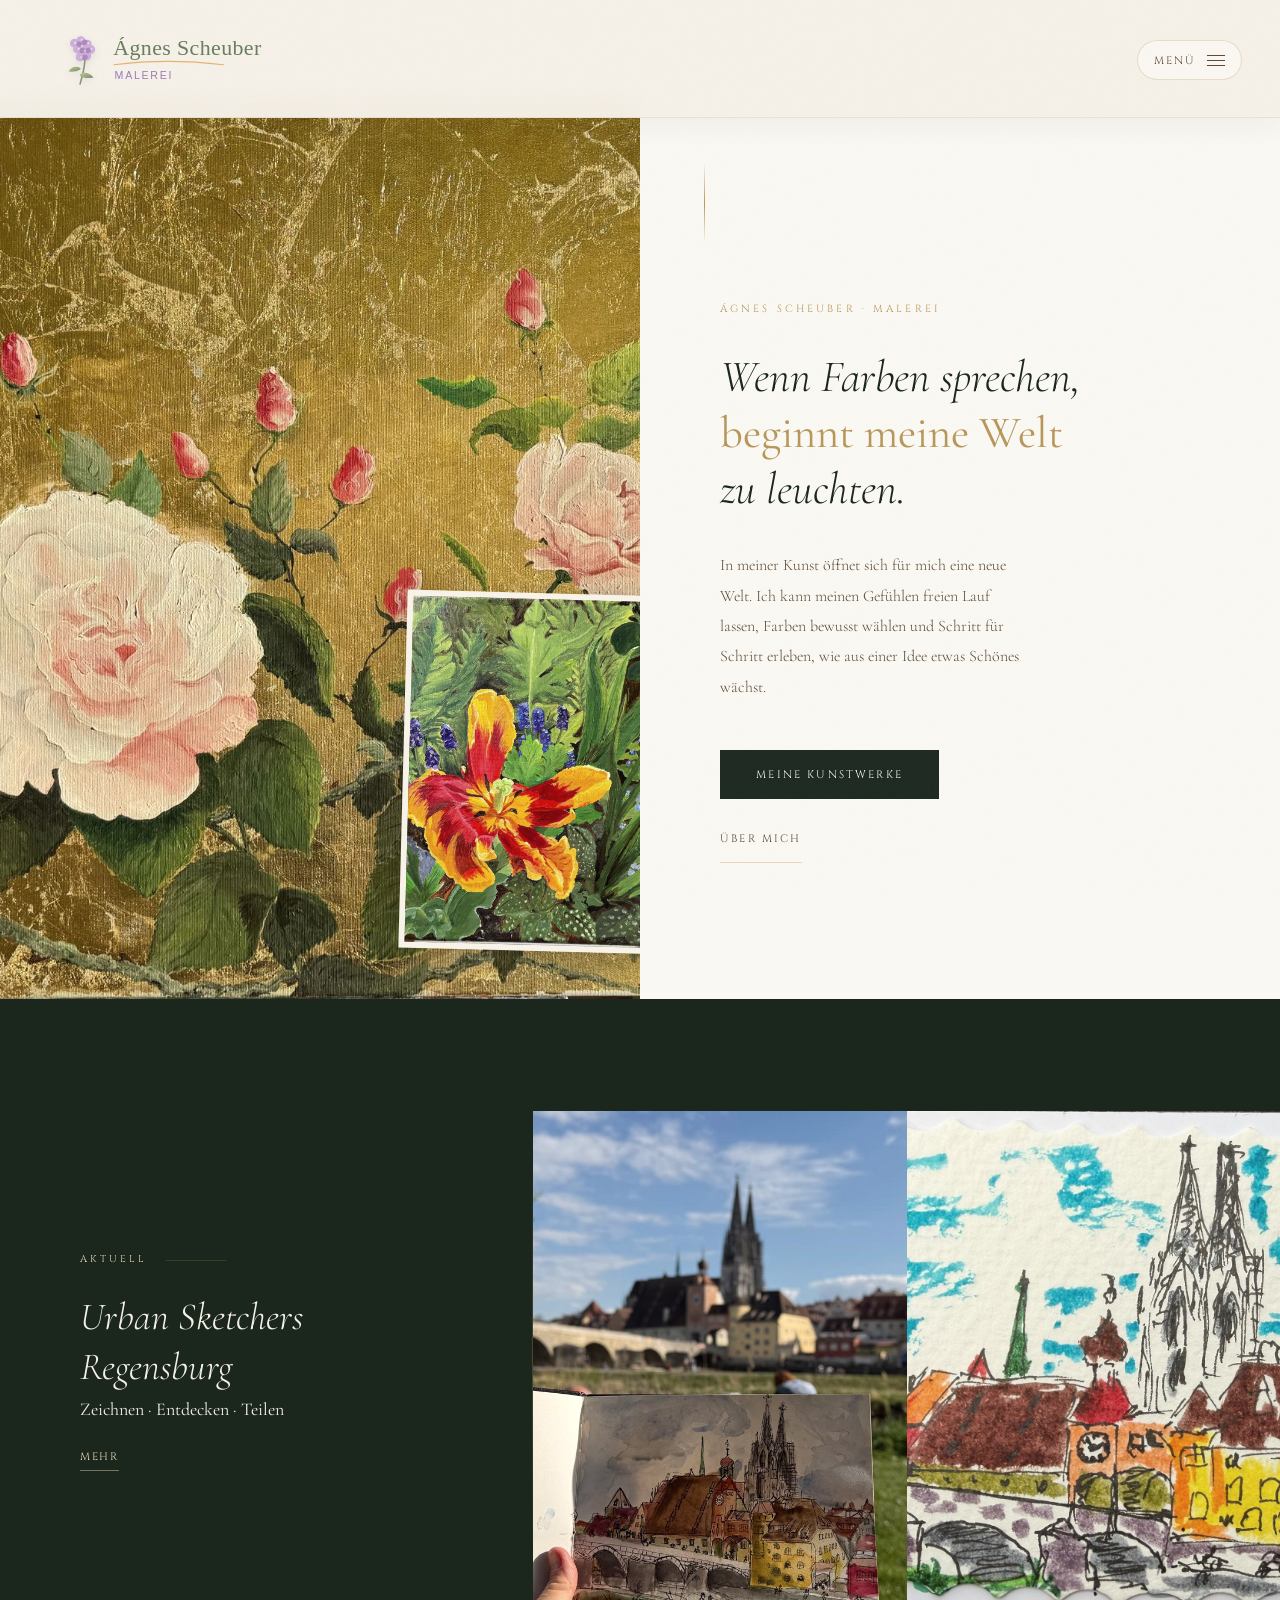
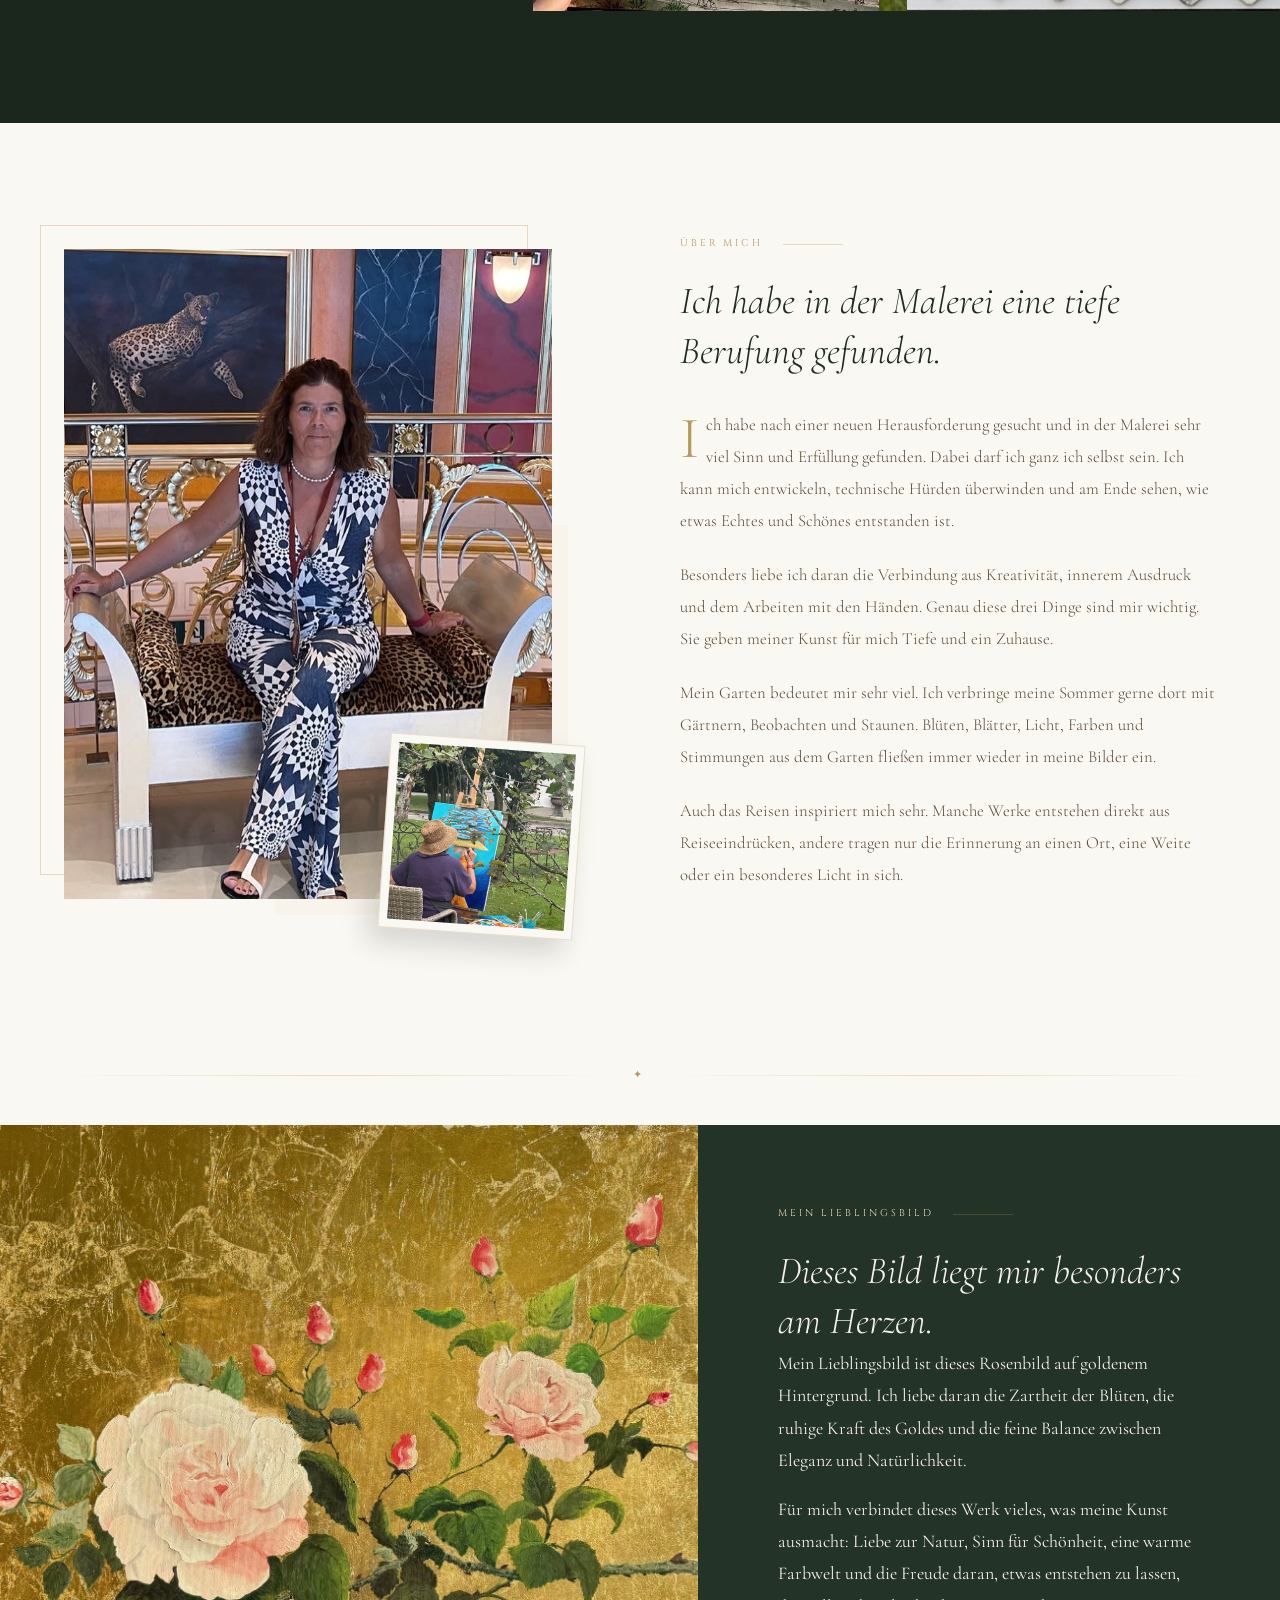
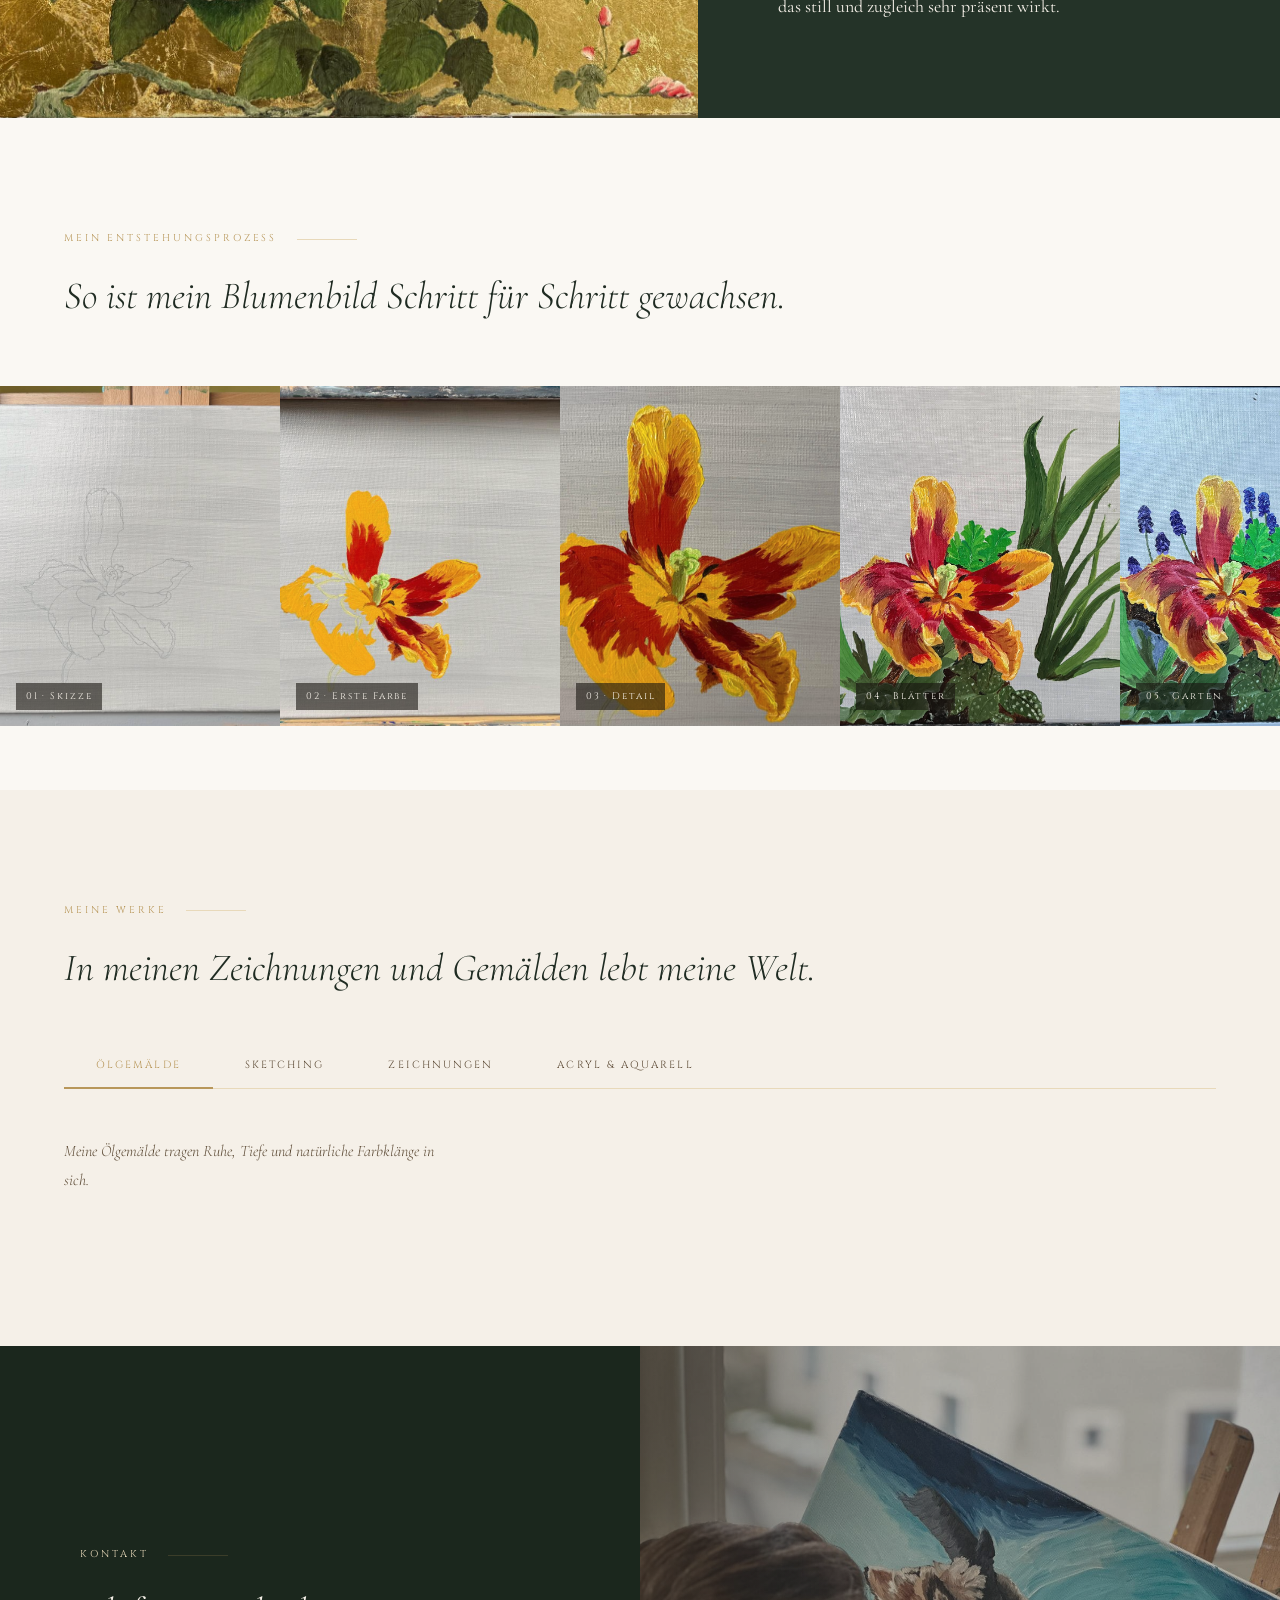
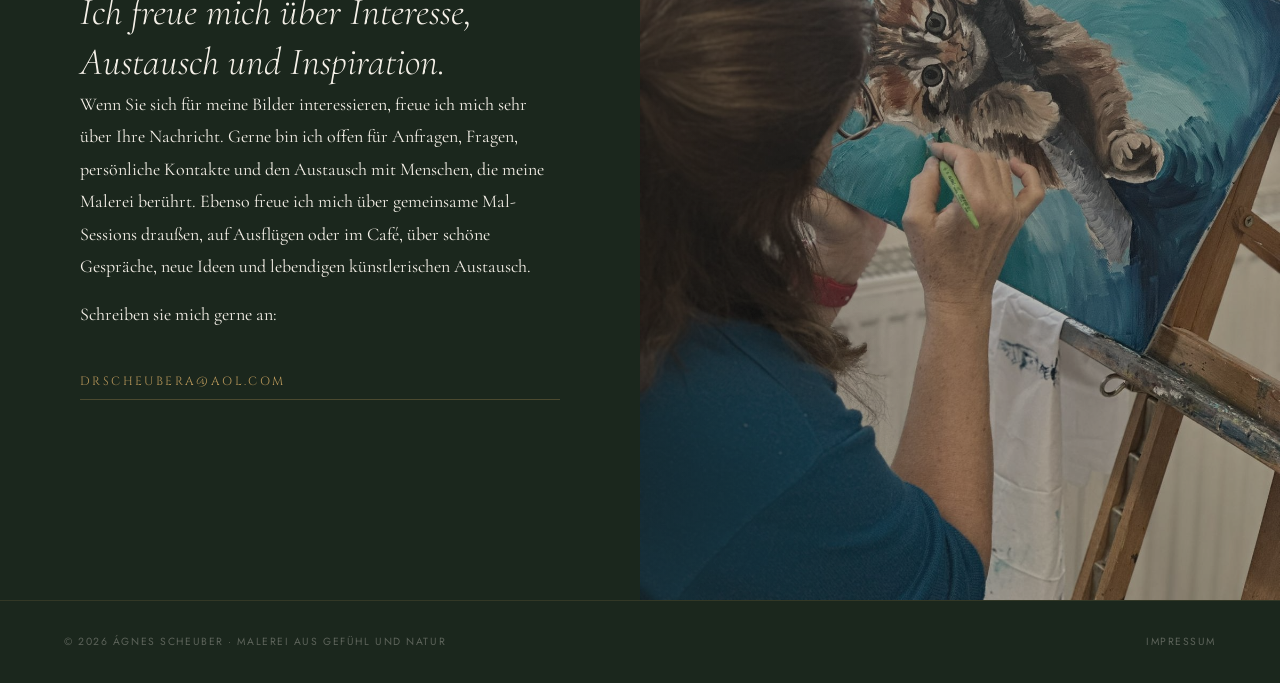
==== index.html @ e6d592bc "Switch top navigation to burger menu" ====
﻿<!DOCTYPE html>
<html lang="de">
<head>
<meta charset="UTF-8">
<meta name="viewport" content="width=device-width, initial-scale=1.0">
<title>Agnes Scheuber | Meine Kunst aus Gefühl und Natur</title>
<link rel="preconnect" href="https://fonts.googleapis.com">
<link href="https://fonts.googleapis.com/css2?family=Cormorant+Garamond:ital,wght@0,300;0,400;0,500;1,300;1,400&family=Cinzel:wght@400;500&family=Jost:wght@200;300;400&display=swap" rel="stylesheet">
<style>
  *, *::before, *::after { box-sizing: border-box; margin: 0; padding: 0; }

  :root {
    --cream: #f5f0e8;
    --warm-white: #faf8f3;
    --gold: #b8975a;
    --gold-light: #d4b07a;
    --gold-pale: #e8d9ba;
    --charcoal: #1f2b22;
    --brown: #5c4a35;
    --rose: #c17a6f;
    --sage: #7a8c6e;
    --ink: #1b271d;
    --deep-green-surface: #243328;
  }

  html { scroll-behavior: smooth; }

  #aktuell, #ueber-mich, #lieblingsbild, #entstehung, #kunstwerke, #kontakt { scroll-margin-top: 132px; }

  body {
    background: var(--cream);
    color: var(--charcoal);
    font-family: 'Cormorant Garamond', serif;
    font-size: 18px;
    line-height: 1.8;
    overflow-x: hidden;
    cursor: default;
  }

  /* ─── NOISE TEXTURE OVERLAY ─── */
  body::before {
    content: '';
    position: fixed;
    inset: 0;
    background-image: url("data:image/svg+xml,%3Csvg viewBox='0 0 256 256' xmlns='http://www.w3.org/2000/svg'%3E%3Cfilter id='n'%3E%3CfeTurbulence type='fractalNoise' baseFrequency='0.9' numOctaves='4' stitchTiles='stitch'/%3E%3C/filter%3E%3Crect width='100%25' height='100%25' filter='url(%23n)' opacity='0.03'/%3E%3C/svg%3E");
    pointer-events: none;
    z-index: 9999;
    opacity: 0.4;
  }

  /* ─── NAV ─── */
  nav {
    position: fixed;
    top: 0; left: 0; right: 0;
    z-index: 100;
    padding: 1.2rem 2.4rem 1rem;
    display: flex;
    justify-content: space-between;
    align-items: center;
    gap: 2rem;
    mix-blend-mode: normal;
    background: rgba(245,240,232,0.98);
    backdrop-filter: blur(10px);
    border-bottom: 1px solid rgba(184,151,90,0.16);
    box-shadow: 0 8px 24px rgba(42,37,32,0.05);
  }

  .nav-logo {
    height: 82px;
    width: auto;
    max-width: min(48vw, 420px);
    flex-shrink: 0;
    filter: sepia(20%) saturate(80%);
  }

  .nav-links {
    display: flex;
    gap: 1.7rem;
    list-style: none;
    flex-wrap: wrap;
    justify-content: flex-end;
    align-items: center;
  }

  .nav-links a {
    font-family: 'Cinzel', serif;
    font-size: 0.78rem;
    letter-spacing: 0.16em;
    text-transform: uppercase;
    color: var(--brown);
    text-decoration: none;
    position: relative;
    transition: color 0.3s;
    white-space: nowrap;
  }

  .nav-links a::after {
    content: '';
    position: absolute;
    bottom: -4px; left: 0;
    width: 0; height: 1px;
    background: var(--gold);
    transition: width 0.4s ease;
  }

  .nav-links a:hover { color: var(--gold); }
  .nav-links a:hover::after { width: 100%; }

  .nav-toggle {
    display: inline-flex;
    align-items: center;
    justify-content: center;
    gap: 0.7rem;
    padding: 0.72rem 1rem;
    border: 1px solid rgba(184,151,90,0.28);
    border-radius: 999px;
    background: rgba(250,248,243,0.94);
    color: var(--brown);
    font-family: 'Cinzel', serif;
    font-size: 0.68rem;
    letter-spacing: 0.16em;
    text-transform: uppercase;
    cursor: pointer;
    transition: all 0.3s ease;
  }

  .nav-toggle:hover {
    color: var(--gold);
    border-color: rgba(184,151,90,0.55);
    transform: translateY(-1px);
  }

  .nav-toggle-lines {
    display: inline-flex;
    flex-direction: column;
    gap: 4px;
  }

  .nav-toggle-lines span {
    display: block;
    width: 18px;
    height: 1px;
    background: currentColor;
    transition: transform 0.3s ease, opacity 0.3s ease;
  }

  nav.menu-open .nav-toggle-lines span:nth-child(1) {
    transform: translateY(5px) rotate(45deg);
  }

  nav.menu-open .nav-toggle-lines span:nth-child(2) {
    opacity: 0;
  }

  nav.menu-open .nav-toggle-lines span:nth-child(3) {
    transform: translateY(-5px) rotate(-45deg);
  }

  .nav-links {
    position: absolute;
    top: calc(100% + 0.8rem);
    right: 2.4rem;
    width: min(360px, calc(100vw - 2.5rem));
    display: flex;
    flex-direction: column;
    gap: 0.2rem;
    list-style: none;
    padding: 1rem;
    border: 1px solid rgba(184,151,90,0.18);
    border-radius: 1.3rem;
    background: rgba(250,248,243,0.98);
    box-shadow: 0 18px 42px rgba(42,37,32,0.12);
    opacity: 0;
    pointer-events: none;
    transform: translateY(-10px);
    transition: opacity 0.28s ease, transform 0.28s ease;
    flex-wrap: nowrap;
    justify-content: flex-start;
    align-items: stretch;
  }

  nav.menu-open .nav-links {
    opacity: 1;
    pointer-events: auto;
    transform: translateY(0);
  }

  .nav-links a {
    display: block;
    padding: 0.85rem 0.95rem;
    border-radius: 0.9rem;
    font-size: 0.76rem;
    letter-spacing: 0.14em;
    white-space: normal;
    line-height: 1.35;
  }

  .nav-links a::after {
    display: none;
  }

  .nav-links a:hover {
    color: var(--gold);
    background: rgba(232,217,186,0.24);
  }

  @media (max-width: 768px) {
    #aktuell, #ueber-mich, #lieblingsbild, #entstehung, #kunstwerke, #kontakt { scroll-margin-top: 140px; }
    nav {
      padding: 0.9rem 1rem 0.95rem;
      gap: 0.85rem;
    }
    .nav-logo {
      height: 62px;
      max-width: min(74vw, 300px);
    }
    .nav-toggle {
      padding: 0.68rem 0.88rem;
      font-size: 0.62rem;
      letter-spacing: 0.14em;
    }
    .nav-links {
      right: 1rem;
      width: min(320px, calc(100vw - 2rem));
    }
    .nav-links a {
      font-size: 0.64rem;
      letter-spacing: 0.12em;
      padding: 0.7rem 0.78rem;
    }
    .hero { margin-top: 7.3rem; }
  }

  @media (max-width: 420px) {
    .hero { margin-top: 7.6rem; }
    .nav-links a {
      font-size: 0.58rem;
      letter-spacing: 0.1em;
    }
  }

  /* ─── HERO ─── */
  .hero {
    min-height: 100vh;
    display: grid;
    grid-template-columns: 1fr 1fr;
    position: relative;
    overflow: hidden;
    margin-top: 6.2rem;
  }

  .hero-images {
    position: relative;
    overflow: hidden;
  }

  .hero-img-main {
    width: 100%;
    height: 100vh;
    object-fit: cover;
    object-position: center;
    display: block;
    filter: saturate(0.9) sepia(8%);
  }

  .hero-img-overlay {
    position: absolute;
    bottom: 3rem; right: -2rem;
    width: 42%;
    aspect-ratio: 3/4;
    object-fit: cover;
    border: 6px solid var(--cream);
    box-shadow: -8px 8px 40px rgba(26,22,18,0.3);
    filter: saturate(0.85) sepia(5%);
    transform: rotate(1.5deg);
    transition: transform 0.6s ease;
  }

  .hero-img-overlay:hover { transform: rotate(0deg) scale(1.02); }

  .hero-content {
    display: flex;
    flex-direction: column;
    justify-content: center;
    padding: 8rem 5rem 4rem 5rem;
    background: var(--warm-white);
    position: relative;
  }

  .hero-content::before {
    content: '';
    position: absolute;
    top: 4rem; left: 4rem;
    width: 1px;
    height: 80px;
    background: linear-gradient(to bottom, transparent, var(--gold), transparent);
  }

  .hero-eyebrow {
    font-family: 'Cinzel', serif;
    font-size: 0.65rem;
    letter-spacing: 0.3em;
    text-transform: uppercase;
    color: var(--gold);
    margin-bottom: 2rem;
  }

  .hero-title {
    font-family: 'Cormorant Garamond', serif;
    font-size: clamp(2.2rem, 3.5vw, 3.8rem);
    font-weight: 300;
    font-style: italic;
    line-height: 1.25;
    color: var(--ink);
    margin-bottom: 2rem;
  }

  .hero-title span {
    display: block;
    color: var(--gold);
    font-style: normal;
    font-weight: 400;
  }

  .hero-text {
    font-size: 1rem;
    line-height: 1.9;
    color: var(--brown);
    max-width: 38ch;
    font-weight: 300;
    margin-bottom: 3rem;
  }

  .hero-ctas {
    display: flex;
    flex-direction: column;
    gap: 1rem;
    align-items: flex-start;
  }

  .btn-primary {
    font-family: 'Cinzel', serif;
    font-size: 0.68rem;
    letter-spacing: 0.2em;
    text-transform: uppercase;
    color: var(--warm-white);
    background: var(--charcoal);
    text-decoration: none;
    padding: 0.85rem 2.2rem;
    border: 1px solid var(--charcoal);
    transition: all 0.35s ease;
  }

  .btn-primary:hover {
    background: var(--gold);
    border-color: var(--gold);
    letter-spacing: 0.28em;
  }

  .btn-secondary {
    font-family: 'Cinzel', serif;
    font-size: 0.68rem;
    letter-spacing: 0.2em;
    text-transform: uppercase;
    color: var(--brown);
    text-decoration: none;
    padding: 0.85rem 0;
    border-bottom: 1px solid var(--gold-pale);
    transition: all 0.35s;
  }

  .btn-secondary:hover {
    color: var(--gold);
    border-color: var(--gold);
  }

  /* ─── ORNAMENT ─── */
  .ornament {
    text-align: center;
    color: var(--gold);
    font-size: 1.1rem;
    letter-spacing: 0.5em;
    opacity: 0.5;
    margin: 0.5rem 0;
  }

  /* ─── SECTION WRAPPER ─── */
  .section {
    padding: 7rem 0;
  }

  .container {
    max-width: 1280px;
    margin: 0 auto;
    padding: 0 4rem;
  }

  .section-label {
    font-family: 'Cinzel', serif;
    font-size: 0.62rem;
    letter-spacing: 0.3em;
    text-transform: uppercase;
    color: var(--gold);
    display: flex;
    align-items: center;
    gap: 1.2rem;
    margin-bottom: 1.5rem;
  }

  .section-label::after {
    content: '';
    flex: 1;
    max-width: 60px;
    height: 1px;
    background: var(--gold-pale);
  }

  .section-title {
  font-family: 'Cormorant Garamond', serif;
  font-size: clamp(1.8rem, 3vw, 3rem);
  font-weight: 300;
  font-style: italic;
  line-height: 1.3;
  color: var(--charcoal);
  max-width: none;
  width: 100%;
}

  /* ─── AKTUELL ─── */
  .aktuell {
    background: var(--ink);
    color: var(--cream);
    overflow: hidden;
  }

  .aktuell-inner {
    display: grid;
    grid-template-columns: 1fr 1.4fr;
    gap: 0;
    min-height: 500px;
  }

  .aktuell-content {
    padding: 5rem;
    display: flex;
    flex-direction: column;
    justify-content: center;
    background: var(--ink);
    position: relative;
  }

  .aktuell-content::after {
    content: '';
    position: absolute;
    top: 3rem; bottom: 3rem; right: 0;
    width: 1px;
    background: linear-gradient(to bottom, transparent, var(--gold), transparent);
    opacity: 0.3;
  }

  .aktuell .section-label { color: var(--gold-pale); }
  .aktuell .section-label::after { background: rgba(184,151,90,0.2); }

  .aktuell .section-title {
  font-family: 'Cormorant Garamond', serif;
  font-size: clamp(1.8rem, 3vw, 3rem);
  font-weight: 300;
  font-style: italic;
  line-height: 1.3;
  color: var(--cream);
  max-width: none;
  width: 100%;
}

  .aktuell-more {
    display: inline-block;
    margin-top: 1.35rem;
    font-family: 'Cinzel', serif;
    font-size: 0.68rem;
    letter-spacing: 0.16em;
    text-transform: uppercase;
    color: var(--gold-pale);
    text-decoration: none;
    border-bottom: 1px solid rgba(232,217,186,0.45);
    padding-bottom: 0.2rem;
    width: fit-content;
    transition: color 0.3s ease, border-color 0.3s ease;
  }

  .aktuell-more:hover {
    color: var(--gold-light);
    border-color: var(--gold-light);
  }

  .aktuell-images {
    display: grid;
    grid-template-columns: 1fr 1fr;
  }

  .aktuell-images img {
    width: 100%;
    height: 100%;
    object-fit: cover;
    display: block;
    filter: sepia(10%) saturate(0.9);
    transition: filter 0.5s, transform 0.5s;
  }

  .aktuell-images img:hover {
    filter: sepia(0%) saturate(1.1);
    transform: scale(1.03);
  }

  .aktuell-images .img-wrap {
    overflow: hidden;
    position: relative;
  }

  /* ─── ÜBER MICH ─── */
  .about {
    background: var(--warm-white);
  }

  .about-grid {
    display: grid;
    grid-template-columns: 1fr 1.1fr;
    gap: 8rem;
    align-items: center;
  }

  .about-portrait {
    position: relative;
  }

  .about-portrait > img {
    width: 100%;
    aspect-ratio: 3/4;
    object-fit: cover;
    object-position: top center;
    display: block;
    filter: sepia(8%) saturate(0.9);
  }

  .about-portrait::before {
    content: '';
    position: absolute;
    top: -1.5rem; left: -1.5rem;
    right: 1.5rem; bottom: 1.5rem;
    border: 1px solid var(--gold-pale);
    z-index: -1;
  }

  .about-portrait::after {
    content: '';
    position: absolute;
    bottom: -1rem; right: -1rem;
    width: 60%;
    height: 60%;
    background: var(--gold-pale);
    opacity: 0.15;
    z-index: -2;
  }

  .about-portrait-detail {
    position: absolute;
    right: -1.7rem;
    bottom: -2.2rem;
    width: 40%;
    max-width: 250px;
    aspect-ratio: 1 / 1;
    padding: 0.5rem;
    background: var(--warm-white);
    border: 1px solid rgba(184,151,90,0.28);
    box-shadow: -10px 14px 28px rgba(26,22,18,0.16);
    transform: rotate(4deg);
    z-index: 2;
  }

  .about-portrait-detail img {
    width: 100%;
    height: 100%;
    object-fit: cover;
    object-position: center center;
    display: block;
    filter: sepia(8%) saturate(0.92);
  }

  .about-text p {
    color: var(--brown);
    font-size: 1.05rem;
    line-height: 1.9;
    font-weight: 300;
    margin-bottom: 1.4rem;
  }

  .about-text p:first-of-type::first-letter {
    font-size: 3.5em;
    float: left;
    line-height: 0.8;
    margin: 0.1em 0.12em 0 0;
    color: var(--gold);
    font-family: 'Cormorant Garamond', serif;
  }

  /* ─── LIEBLINGSBILD ─── */
  .lieblings {
    background: var(--cream);
    overflow: hidden;
  }

  .lieblings-inner {
    display: grid;
    grid-template-columns: 1.2fr 1fr;
    gap: 0;
    align-items: stretch;
  }

  .lieblings-img-wrap {
    position: relative;
    overflow: hidden;
  }

  .lieblings-img-wrap img {
    width: 100%;
    height: 100%;
    object-fit: cover;
    display: block;
    filter: saturate(1.05) sepia(5%);
    transition: transform 0.8s ease;
  }

  .lieblings-img-wrap:hover img { transform: scale(1.04); }

  .lieblings-content {
    padding: 5rem;
    background: var(--deep-green-surface);
    color: var(--cream);
    display: flex;
    flex-direction: column;
    justify-content: center;
  }

  .lieblings-content .section-label { color: var(--gold-pale); }
  .lieblings-content .section-label::after { background: rgba(184,151,90,0.25); }
  .lieblings-content .section-title {
  font-family: 'Cormorant Garamond', serif;
  font-size: clamp(1.8rem, 3vw, 3rem);
  font-weight: 300;
  font-style: italic;
  line-height: 1.3;
  color: var(--cream);
  max-width: none;
  width: 100%;
}


  .lieblings-text p { margin-bottom: 1rem; }

  /* ─── ENTSTEHUNG ─── */
  .entstehung {
    background: var(--warm-white);
    padding: 7rem 0 4rem;
  }

  .entstehung-header { margin-bottom: 4rem; }

  .process-strip {
    display: flex;
    gap: 0;
    overflow-x: auto;
    scrollbar-width: thin;
    scrollbar-color: var(--gold-pale) transparent;
  }

  .process-strip::-webkit-scrollbar { height: 3px; }
  .process-strip::-webkit-scrollbar-thumb { background: var(--gold-pale); }

  .process-item {
    position: relative;
    flex: 0 0 280px;
    overflow: hidden;
  }

  .process-item img {
    width: 100%;
    height: 340px;
    object-fit: cover;
    display: block;
    filter: sepia(5%) saturate(0.9);
    transition: filter 0.5s, transform 0.5s;
  }

  .process-item:hover img {
    filter: sepia(0%) saturate(1.1);
    transform: scale(1.05);
  }

  .process-num {
    position: absolute;
    bottom: 1rem; left: 1rem;
    font-family: 'Cinzel', serif;
    font-size: 0.6rem;
    letter-spacing: 0.2em;
    color: var(--cream);
    background: rgba(26,22,18,0.6);
    padding: 0.3rem 0.6rem;
  }

  /* ─── GALLERY ─── */
  .gallery-section {
    background: var(--cream);
    padding: 7rem 0;
  }

  .gallery-tabs {
    display: flex;
    gap: 0;
    border-bottom: 1px solid var(--gold-pale);
    margin-bottom: 3rem;
  }

  .tab-btn {
    font-family: 'Cinzel', serif;
    font-size: 0.65rem;
    letter-spacing: 0.2em;
    text-transform: uppercase;
    color: var(--brown);
    background: none;
    border: none;
    cursor: pointer;
    padding: 1rem 2rem;
    position: relative;
    transition: color 0.3s;
  }

  .tab-btn::after {
    content: '';
    position: absolute;
    bottom: -1px; left: 0; right: 0;
    height: 2px;
    background: var(--gold);
    transform: scaleX(0);
    transition: transform 0.3s;
  }

  .tab-btn.active, .tab-btn:hover { color: var(--gold); }
  .tab-btn.active::after { transform: scaleX(1); }

  .tab-panel { display: none; }
  .tab-panel.active { display: block; }

  .gallery-subsection-title {
    font-family: 'Cormorant Garamond', serif;
    font-size: 1.1rem;
    font-style: italic;
    font-weight: 300;
    color: var(--brown);
    margin: 2.5rem 0 1.5rem;
    padding-left: 1.5rem;
    border-left: 2px solid var(--gold-pale);
  }

  .masonry {
    columns: 4;
    column-gap: 0.8rem;
  }

  .masonry-item {
    break-inside: avoid;
    margin-bottom: 0.8rem;
    overflow: hidden;
    position: relative;
    cursor: zoom-in;
  }

  .masonry-item img {
    width: 100%;
    display: block;
    filter: sepia(5%) saturate(0.88);
    transition: filter 0.5s ease, transform 0.5s ease;
  }

  .masonry-item:hover img {
    filter: sepia(0%) saturate(1.1);
    transform: scale(1.04);
  }

  .masonry-3 { columns: 3; }
  .masonry-2 { columns: 2; }

  /* ─── LIGHTBOX ─── */
  .lightbox {
    display: none;
    position: fixed;
    inset: 0;
    background: rgba(26,22,18,0.95);
    z-index: 1000;
    align-items: center;
    justify-content: center;
    backdrop-filter: blur(8px);
  }

  .lightbox.open {
    display: flex;
  }

  .lightbox img {
    max-width: 90vw;
    max-height: 90vh;
    object-fit: contain;
    box-shadow: 0 0 80px rgba(0,0,0,0.8);
  }

  .lightbox-close {
    position: absolute;
    top: 2rem; right: 2.5rem;
    color: var(--cream);
    font-family: 'Jost', sans-serif;
    font-size: 0.7rem;
    letter-spacing: 0.3em;
    text-transform: uppercase;
    cursor: pointer;
    opacity: 0.6;
    transition: opacity 0.3s;
    border: none;
    background: none;
  }

  .lightbox-close:hover { opacity: 1; }

  /* ─── KONTAKT ─── */
  .kontakt {
    background: var(--ink);
    overflow: hidden;
    position: relative;
  }

  .kontakt::before {
    content: '';
    position: absolute;
    top: -80px; right: -80px;
    width: 400px; height: 400px;
    background: radial-gradient(circle, rgba(184,151,90,0.08) 0%, transparent 70%);
    pointer-events: none;
  }

  .kontakt-inner {
    display: grid;
    grid-template-columns: 1fr 1fr;
    gap: 0;
    align-items: stretch;
  }

  .kontakt-content {
    padding: 7rem 5rem;
    color: var(--cream);
    display: flex;
    flex-direction: column;
    justify-content: center;
  }

  .kontakt .section-label { color: var(--gold-pale); }
  .kontakt .section-label::after { background: rgba(184,151,90,0.2); }
  .kontakt .section-title {
  font-family: 'Cormorant Garamond', serif;
  font-size: clamp(1.8rem, 3vw, 3rem);
  font-weight: 300;
  font-style: italic;
  line-height: 1.3;
  color: var(--cream);
  max-width: none;
  width: 100%;
}


  .kontakt-email {
    display: inline-block;
    margin-top: 2.5rem;
    font-family: 'Cinzel', serif;
    font-size: 0.75rem;
    letter-spacing: 0.2em;
    text-transform: uppercase;
    color: var(--gold);
    text-decoration: none;
    border-bottom: 1px solid rgba(184,151,90,0.3);
    padding-bottom: 0.4rem;
    transition: border-color 0.3s, color 0.3s;
  }

  .kontakt-email:hover {
    color: var(--gold-light);
    border-color: var(--gold);
  }

  .kontakt-img-wrap {
    position: relative;
    overflow: hidden;
  }

  .kontakt-img-wrap img {
    width: 100%;
    height: 100%;
    object-fit: cover;
    display: block;
    filter: sepia(15%) saturate(0.8) brightness(0.7);
    transition: filter 0.5s;
  }

  .kontakt-img-wrap:hover img {
    filter: sepia(5%) saturate(1) brightness(0.85);
  }

  .kontakt-img-wrap::after {
    content: '';
    position: absolute;
    inset: 0;
    background: linear-gradient(to right, rgba(26,22,18,0.4), transparent 40%);
    pointer-events: none;
  }

  /* ─── FOOTER ─── */
  footer {
    background: var(--ink);
    border-top: 1px solid rgba(184,151,90,0.15);
    padding: 2rem 4rem;
    display: flex;
    justify-content: space-between;
    align-items: center;
  }

  footer p {
    font-family: 'Jost', sans-serif;
    font-size: 0.65rem;
    letter-spacing: 0.15em;
    color: rgba(245,240,232,0.3);
    text-transform: uppercase;
  }

  footer a {
    font-family: 'Jost', sans-serif;
    font-size: 0.65rem;
    letter-spacing: 0.15em;
    color: rgba(245,240,232,0.3);
    text-decoration: none;
    text-transform: uppercase;
    transition: color 0.3s;
  }

  footer a:hover { color: var(--gold); }

  /* ─── DIVIDER ─── */
  .gold-divider {
    display: flex;
    align-items: center;
    gap: 1.5rem;
    padding: 2.5rem 4rem;
    background: var(--warm-white);
  }

  .gold-divider::before, .gold-divider::after {
    content: '';
    flex: 1;
    height: 1px;
    background: linear-gradient(to right, transparent, var(--gold-pale), transparent);
  }

  .gold-divider span {
    color: var(--gold);
    font-size: 0.7rem;
    letter-spacing: 0.5em;
  }

  /* ─── SCROLL ANIMATIONS ─── */
  .fade-up {
    opacity: 0;
    transform: translateY(30px);
    transition: opacity 0.8s ease, transform 0.8s ease;
  }

  .fade-up.visible {
    opacity: 1;
    transform: translateY(0);
  }

  .fade-up:nth-child(2) { transition-delay: 0.15s; }
  .fade-up:nth-child(3) { transition-delay: 0.3s; }
  .fade-up:nth-child(4) { transition-delay: 0.45s; }

  /* ─── RESPONSIVE ─── */
  @media (max-width: 1024px) {
    nav { padding: 0.95rem 1.2rem 0.85rem; }
    .nav-logo { height: 68px; max-width: 270px; }
    .nav-links { gap: 0.9rem 1.1rem; }
    .nav-links a { font-size: 0.72rem; letter-spacing: 0.14em; }
    .hero { grid-template-columns: 1fr; margin-top: 5.4rem; }
    .hero-images { height: 60vh; }
    .hero-img-main { height: 100%; }
    .hero-img-overlay { display: none; }
    .hero-content { padding: 4rem 2rem; }
    .about-grid { grid-template-columns: 1fr; gap: 3rem; }
    .about-portrait-detail { right: 0.8rem; bottom: -1rem; width: 38%; max-width: 210px; }
    .lieblings-inner { grid-template-columns: 1fr; }
    .lieblings-img-wrap { height: 50vh; }
    .kontakt-inner { grid-template-columns: 1fr; }
    .kontakt-img-wrap { height: 40vh; }
    .aktuell-inner { grid-template-columns: 1fr; }
    .masonry { columns: 2; }
    .container { padding: 0 2rem; }
  }

  @media (max-width: 768px) {
    #aktuell, #ueber-mich, #lieblingsbild, #entstehung, #kunstwerke, #kontakt { scroll-margin-top: 170px; }
    nav {
      padding: 0.9rem 1rem 0.95rem;
      flex-direction: column;
      align-items: center;
      gap: 0.75rem;
    }
    .nav-logo {
      height: 62px;
      max-width: min(78vw, 320px);
    }
    .nav-links {
      width: 100%;
      display: grid;
      grid-template-columns: repeat(2, minmax(0, 1fr));
      gap: 0.45rem 0.7rem;
      justify-content: stretch;
    }
    .nav-links li { min-width: 0; }
    .nav-links a {
      display: block;
      text-align: center;
      font-size: 0.64rem;
      letter-spacing: 0.12em;
      padding: 0.45rem 0.4rem;
      white-space: normal;
      line-height: 1.35;
    }
    .hero { margin-top: 8.8rem; }
    .hero-content { padding: 3.2rem 1.35rem; }
    .hero-images { height: 46vh; }
    .container { padding: 0 1.35rem; }
    .gallery-tabs {
      display: grid;
      grid-template-columns: repeat(2, minmax(0, 1fr));
      gap: 0.6rem;
      border-bottom: none;
      margin-bottom: 2rem;
    }
    .tab-btn {
      padding: 0.8rem 0.7rem;
      font-size: 0.56rem;
      letter-spacing: 0.12em;
      line-height: 1.35;
      white-space: normal;
      text-align: center;
      border: 1px solid rgba(184,151,90,0.25);
      border-radius: 999px;
      background: rgba(250,248,243,0.9);
    }
    .tab-btn::after { display: none; }
    .tab-btn.active, .tab-btn:hover {
      color: var(--gold);
      border-color: var(--gold);
      background: rgba(232,217,186,0.26);
    }
    .masonry { columns: 1; }
  }

  @media (max-width: 420px) {
    .hero { margin-top: 9.4rem; }
    .nav-links a {
      font-size: 0.58rem;
      letter-spacing: 0.1em;
    }
    .tab-btn {
      font-size: 0.52rem;
      padding: 0.78rem 0.55rem;
    }
  }
</style>
</head>
<body>

<!-- NAV -->
<nav id="top-nav">
  <img src="agnes-scheuber-logo.svg" alt="Ágnes Scheuber Malerei Logo" class="nav-logo">
  <button class="nav-toggle" id="nav-toggle" type="button" aria-expanded="false" aria-controls="nav-links" aria-label="Menü öffnen">
    <span>Menü</span>
    <span class="nav-toggle-lines" aria-hidden="true"><span></span><span></span><span></span></span>
  </button>
  <ul class="nav-links" id="nav-links">
    <li><a href="#aktuell">Aktuell</a></li>
    <li><a href="#ueber-mich">Über mich</a></li>
    <li><a href="#lieblingsbild">Lieblingsbild</a></li>
    <li><a href="#entstehung">Entstehung</a></li>
    <li><a href="#kunstwerke">Kunstwerke</a></li>
    <li><a href="#kontakt">Kontakt</a></li>
  </ul>
</nav>

<!-- HERO -->
<section class="hero">
  <div class="hero-images">
    <img class="hero-img-main" src="Bilder Mam/WhatsApp Image 2026-04-08 at 09.46.51 (31).jpeg" alt="Rosen auf goldenem Hintergrund">
    <img class="hero-img-overlay" src="Bilder Mam/WhatsApp Image 2026-04-08 at 09.46.50 (21).jpeg" alt="Blumenbild">
  </div>
  <div class="hero-content">
    <p class="hero-eyebrow">Ágnes Scheuber · Malerei</p>
    <h1 class="hero-title">
      Wenn Farben sprechen,<br>
      <span>beginnt meine Welt</span>
      zu leuchten.
    </h1>
    <p class="hero-text">In meiner Kunst öffnet sich für mich eine neue Welt. Ich kann meinen Gefühlen freien Lauf lassen, Farben bewusst wählen und Schritt für Schritt erleben, wie aus einer Idee etwas Schönes wächst.</p>
    <div class="hero-ctas">
      <a href="#kunstwerke" class="btn-primary">Meine Kunstwerke</a>
      <a href="#ueber-mich" class="btn-secondary">Über mich</a>
    </div>
  </div>
</section>

<!-- AKTUELL -->
<section class="section aktuell" id="aktuell">
  <div class="aktuell-inner">
    <div class="aktuell-content">
      <span class="section-label">Aktuell</span>
      <h2 class="section-title">Urban Sketchers<br>Regensburg</h2>
      <p class="aktuell-subtitle">Zeichnen · Entdecken · Teilen</p>
      <a href="#kunstwerke" class="aktuell-more" data-open-tab="reisen">Mehr</a>
    </div>
    <div class="aktuell-images">
      <div class="img-wrap">
        <img src="Bilder Mam/WhatsApp Image 2026-04-17 at 21.10.57.jpeg" alt="Urban Sketchers Regensburg mit Skizzenbuch">
      </div>
      <div class="img-wrap">
        <img src="Bilder Mam/WhatsApp Image 2026-04-17 at 21.24.54.jpeg" alt="Zeichnung der Stadtansicht Regensburg">
      </div>
    </div>
  </div>
</section>

<!-- ÜBER MICH -->
<section class="section about" id="ueber-mich">
  <div class="container">
    <div class="about-grid">
      <div class="about-portrait fade-up">
        <img src="Bilder Mam/316806623_10225576362968514_1020061160165627025_n.jpg" alt="Ágnes Scheuber Portrait">
        <div class="about-portrait-detail">
          <img src="Bilder Mam/WhatsApp Image 2026-04-08 at 09.46.51 (27).jpeg" alt="Agnes Scheuber beim Malen im Garten">
        </div>
      </div>
      <div class="about-text">
        <span class="section-label fade-up">Über mich</span>
        <h2 class="section-title fade-up">Ich habe in der Malerei eine tiefe Berufung gefunden.</h2>
        <div class="fade-up" style="margin-top:2rem;">
          <p>Ich habe nach einer neuen Herausforderung gesucht und in der Malerei sehr viel Sinn und Erfüllung gefunden. Dabei darf ich ganz ich selbst sein. Ich kann mich entwickeln, technische Hürden überwinden und am Ende sehen, wie etwas Echtes und Schönes entstanden ist.</p>
          <p>Besonders liebe ich daran die Verbindung aus Kreativität, innerem Ausdruck und dem Arbeiten mit den Händen. Genau diese drei Dinge sind mir wichtig. Sie geben meiner Kunst für mich Tiefe und ein Zuhause.</p>
          <p>Mein Garten bedeutet mir sehr viel. Ich verbringe meine Sommer gerne dort mit Gärtnern, Beobachten und Staunen. Blüten, Blätter, Licht, Farben und Stimmungen aus dem Garten fließen immer wieder in meine Bilder ein.</p>
          <p>Auch das Reisen inspiriert mich sehr. Manche Werke entstehen direkt aus Reiseeindrücken, andere tragen nur die Erinnerung an einen Ort, eine Weite oder ein besonderes Licht in sich.</p>
        </div>
      </div>
    </div>
  </div>
</section>

<!-- GOLD DIVIDER -->
<div class="gold-divider"><span>✦</span></div>

<!-- LIEBLINGSBILD -->
<section class="section lieblings" id="lieblingsbild" style="padding:0;">
  <div class="lieblings-inner">
    <div class="lieblings-img-wrap">
      <img src="Bilder Mam/WhatsApp Image 2026-04-08 at 09.46.51 (31).jpeg" alt="Rosen vor goldenem Hintergrund — Lieblingsbild">
    </div>
    <div class="lieblings-content">
      <span class="section-label">Mein Lieblingsbild</span>
      <h2 class="section-title">Dieses Bild liegt mir besonders am Herzen.</h2>
      <div class="lieblings-text">
        <p>Mein Lieblingsbild ist dieses Rosenbild auf goldenem Hintergrund. Ich liebe daran die Zartheit der Blüten, die ruhige Kraft des Goldes und die feine Balance zwischen Eleganz und Natürlichkeit.</p>
        <p>Für mich verbindet dieses Werk vieles, was meine Kunst ausmacht: Liebe zur Natur, Sinn für Schönheit, eine warme Farbwelt und die Freude daran, etwas entstehen zu lassen, das still und zugleich sehr präsent wirkt.</p>
      </div>
    </div>
  </div>
</section>

<!-- ENTSTEHUNGSPROZESS -->
<section class="entstehung" id="entstehung">
  <div class="container entstehung-header">
    <span class="section-label fade-up">Mein Entstehungsprozess</span>
    <h2 class="section-title fade-up">So ist mein Blumenbild Schritt für Schritt gewachsen.</h2>
  </div>
  <div class="process-strip">
    <div class="process-item fade-up">
      <img src="Bilder Mam/WhatsApp Image 2026-04-08 at 09.46.50 (15).jpeg" alt="Skizze">
      <span class="process-num">01 · Skizze</span>
    </div>
    <div class="process-item fade-up">
      <img src="Bilder Mam/WhatsApp Image 2026-04-08 at 09.46.50 (16).jpeg" alt="Erste Farbe">
      <span class="process-num">02 · Erste Farbe</span>
    </div>
    <div class="process-item fade-up">
      <img src="Bilder Mam/WhatsApp Image 2026-04-08 at 09.46.50 (17).jpeg" alt="Detail">
      <span class="process-num">03 · Detail</span>
    </div>
    <div class="process-item fade-up">
      <img src="Bilder Mam/WhatsApp Image 2026-04-08 at 09.46.50 (18).jpeg" alt="Blätter">
      <span class="process-num">04 · Blätter</span>
    </div>
    <div class="process-item fade-up">
      <img src="Bilder Mam/WhatsApp Image 2026-04-08 at 09.46.50 (19).jpeg" alt="Garten">
      <span class="process-num">05 · Garten</span>
    </div>
    <div class="process-item fade-up">
      <img src="Bilder Mam/WhatsApp Image 2026-04-08 at 09.46.50 (20).jpeg" alt="Fast fertig">
      <span class="process-num">06 · Fast fertig</span>
    </div>
    <div class="process-item fade-up">
      <img src="Bilder Mam/WhatsApp Image 2026-04-08 at 09.46.50 (21).jpeg" alt="Fertig">
      <span class="process-num">07 · Vollendet</span>
    </div>
  </div>
</section>

<!-- GALLERY -->
<section class="gallery-section" id="kunstwerke">
  <div class="container">
    <span class="section-label fade-up">Meine Werke</span>
    <h2 class="section-title fade-up" style="margin-bottom:3rem;">In meinen Zeichnungen und Gemälden lebt meine Welt.</h2>
    <div class="gallery-tabs">
      <button class="tab-btn active" data-tab="natur">Ölgemälde</button>
      <button class="tab-btn" data-tab="reisen">Sketching</button>
      <button class="tab-btn" data-tab="zeichnungen">Zeichnungen</button>
      <button class="tab-btn" data-tab="traum">Acryl &amp; Aquarell</button>
    </div>
    <!-- ZEICHNUNGEN -->
    <div class="tab-panel" id="tab-zeichnungen">
      <p style="font-style:italic;color:var(--brown);font-size:1rem;max-width:none;width:100%;margin-bottom:2.5rem;font-weight:300;">In meinen Zeichnungen beobachte ich Formen, Natur, Menschen und Stimmungen.</p>
      <div class="gallery-subsection-title">Skizzen und Studien in Schwarz-Weiß</div>
      <div class="masonry"></div>
    </div>

    <!-- NATUR & GARTEN -->
    <div class="tab-panel active" id="tab-natur">
      <p style="font-style:italic;color:var(--brown);font-size:1rem;max-width:55ch;margin-bottom:2.5rem;font-weight:300;">Meine Ölgemälde tragen Ruhe, Tiefe und natürliche Farbklänge in sich.</p>
      <div class="masonry masonry-3"></div>
    </div>

    <!-- REISEN & ORTE -->
    <div class="tab-panel" id="tab-reisen">
      <p style="font-style:italic;color:var(--brown);font-size:1rem;max-width:55ch;margin-bottom:2.5rem;font-weight:300;">Im Sketching halte ich Eindrücke, Bewegungen und besondere Momente spontan fest.</p>
      <div class="masonry masonry-3"></div>
    </div>

    <!-- TRAUMWELTEN -->
    <div class="tab-panel" id="tab-traum">
      <p style="font-style:italic;color:var(--brown);font-size:1rem;max-width:55ch;margin-bottom:2.5rem;font-weight:300;">In Acryl und Aquarell darf Farbe frei fließen und neue Stimmungen entstehen lassen.</p>
      <div class="masonry masonry-3"></div>
    </div>
  </div>
</section>

<!-- KONTAKT -->
<section class="kontakt" id="kontakt">
  <div class="kontakt-inner">
    <div class="kontakt-content">
      <span class="section-label">Kontakt</span>
      <h2 class="section-title">Ich freue mich über Interesse, Austausch und Inspiration.</h2>
      <p class="kontakt-text">Wenn Sie sich für meine Bilder interessieren, freue ich mich sehr über Ihre Nachricht. Gerne bin ich offen für Anfragen, Fragen, persönliche Kontakte und den Austausch mit Menschen, die meine Malerei berührt. Ebenso freue ich mich über gemeinsame Mal-Sessions draußen, auf Ausflügen oder im Café, über schöne Gespräche, neue Ideen und lebendigen künstlerischen Austausch.</p>
      <p class="kontakt-text" style="margin-top:1rem;">Schreiben sie mich gerne an:</p>
      <a href="mailto:drscheubera@aol.com" class="kontakt-email">drscheubera@aol.com</a>
    </div>
    <div class="kontakt-img-wrap">
      <img src="Bilder Mam/WhatsApp Image 2026-04-08 at 09.48.28.jpeg" alt="Agnes Scheuber beim Malen">
    </div>
  </div>
</section>

<!-- FOOTER -->
<footer>
  <p>© 2026 Ágnes Scheuber · Malerei aus Gefühl und Natur</p>
  <a href="impressum.html">Impressum</a>
</footer>

<!-- LIGHTBOX -->
<div class="lightbox" id="lightbox">
  <button class="lightbox-close" id="lightbox-close">Schließen ✕</button>
  <img src="" alt="" id="lightbox-img">
</div>

<script>
  // Tabs
  function activateTab(tabName) {
    const targetButton = document.querySelector('.tab-btn[data-tab="' + tabName + '"]');
    const targetPanel = document.getElementById('tab-' + tabName);
    if (!targetButton || !targetPanel) return;
    document.querySelectorAll('.tab-btn').forEach(b => b.classList.remove('active'));
    document.querySelectorAll('.tab-panel').forEach(p => p.classList.remove('active'));
    targetButton.classList.add('active');
    targetPanel.classList.add('active');
  }

  document.querySelectorAll('.tab-btn').forEach(btn => {
    btn.addEventListener('click', () => activateTab(btn.dataset.tab));
  });

  document.querySelectorAll('[data-open-tab]').forEach(link => {
    link.addEventListener('click', () => {
      activateTab(link.dataset.openTab);
    });
  });

  // Lightbox
  const lb = document.getElementById('lightbox');
  const lbImg = document.getElementById('lightbox-img');

  document.querySelectorAll('.masonry-item img, .lieblings-img-wrap img').forEach(img => {
    img.style.cursor = 'zoom-in';
    img.addEventListener('click', () => {
      lbImg.src = img.src;
      lbImg.alt = img.alt;
      lb.classList.add('open');
    });
  });

  document.getElementById('lightbox-close').addEventListener('click', () => lb.classList.remove('open'));
  lb.addEventListener('click', e => { if(e.target === lb) lb.classList.remove('open'); });
  document.addEventListener('keydown', e => { if(e.key === 'Escape') lb.classList.remove('open'); });

  // Scroll animations
  const observer = new IntersectionObserver(entries => {
    entries.forEach(e => { if(e.isIntersecting) e.target.classList.add('visible'); });
  }, { threshold: 0.1 });

  document.querySelectorAll('.fade-up').forEach(el => observer.observe(el));

  // Burger navigation
  const nav = document.getElementById('top-nav');
  const navToggle = document.getElementById('nav-toggle');
  const navLinks = document.getElementById('nav-links');

  function closeNavMenu() {
    nav.classList.remove('menu-open');
    navToggle.setAttribute('aria-expanded', 'false');
    navToggle.setAttribute('aria-label', 'Menü öffnen');
  }

  function openNavMenu() {
    nav.classList.add('menu-open');
    navToggle.setAttribute('aria-expanded', 'true');
    navToggle.setAttribute('aria-label', 'Menü schließen');
  }

  navToggle.addEventListener('click', () => {
    if (nav.classList.contains('menu-open')) {
      closeNavMenu();
    } else {
      openNavMenu();
    }
  });

  navLinks.querySelectorAll('a').forEach(link => {
    link.addEventListener('click', () => {
      closeNavMenu();
    });
  });

  document.addEventListener('click', e => {
    if (!nav.contains(e.target)) {
      closeNavMenu();
    }
  });

  document.addEventListener('keydown', e => {
    if (e.key === 'Escape') {
      closeNavMenu();
    }
  });

  window.addEventListener('scroll', () => {
    if (window.scrollY > 24) {
      closeNavMenu();
    }
  });
</script>
</body>
</html>
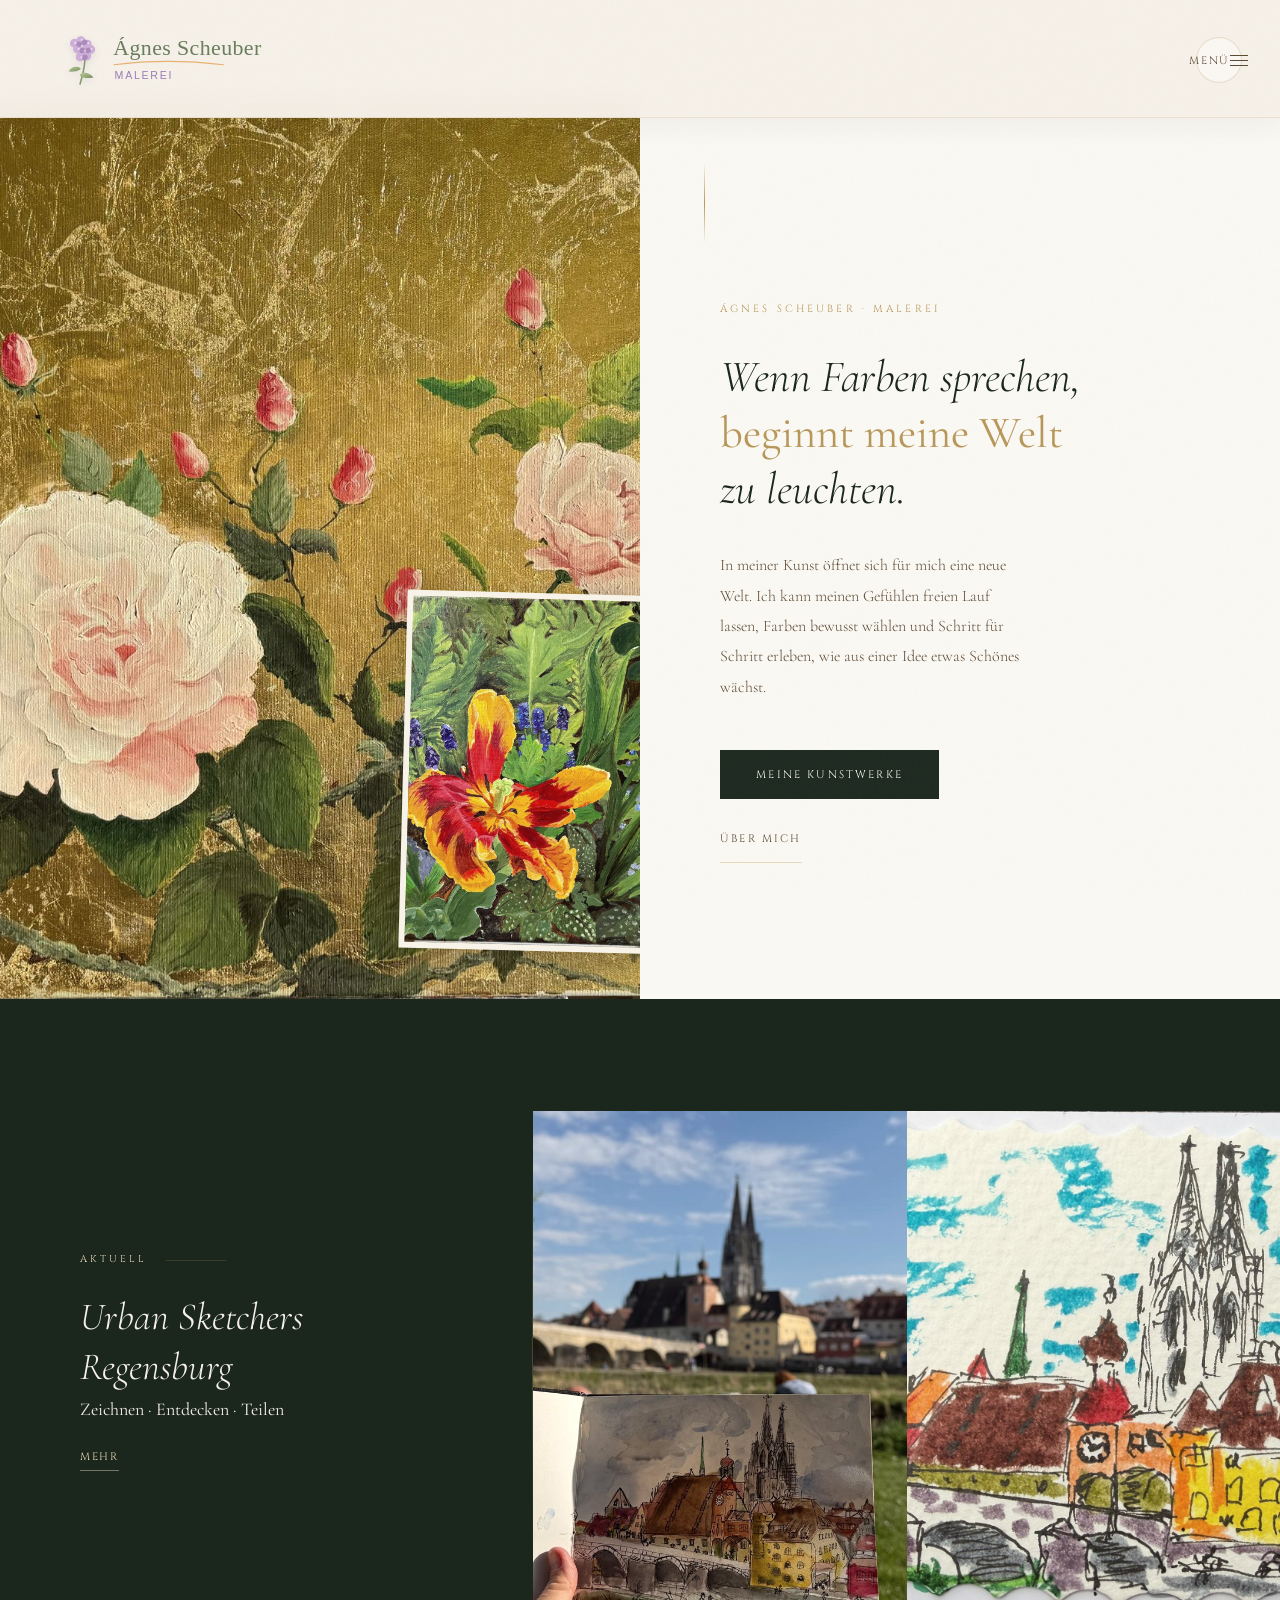
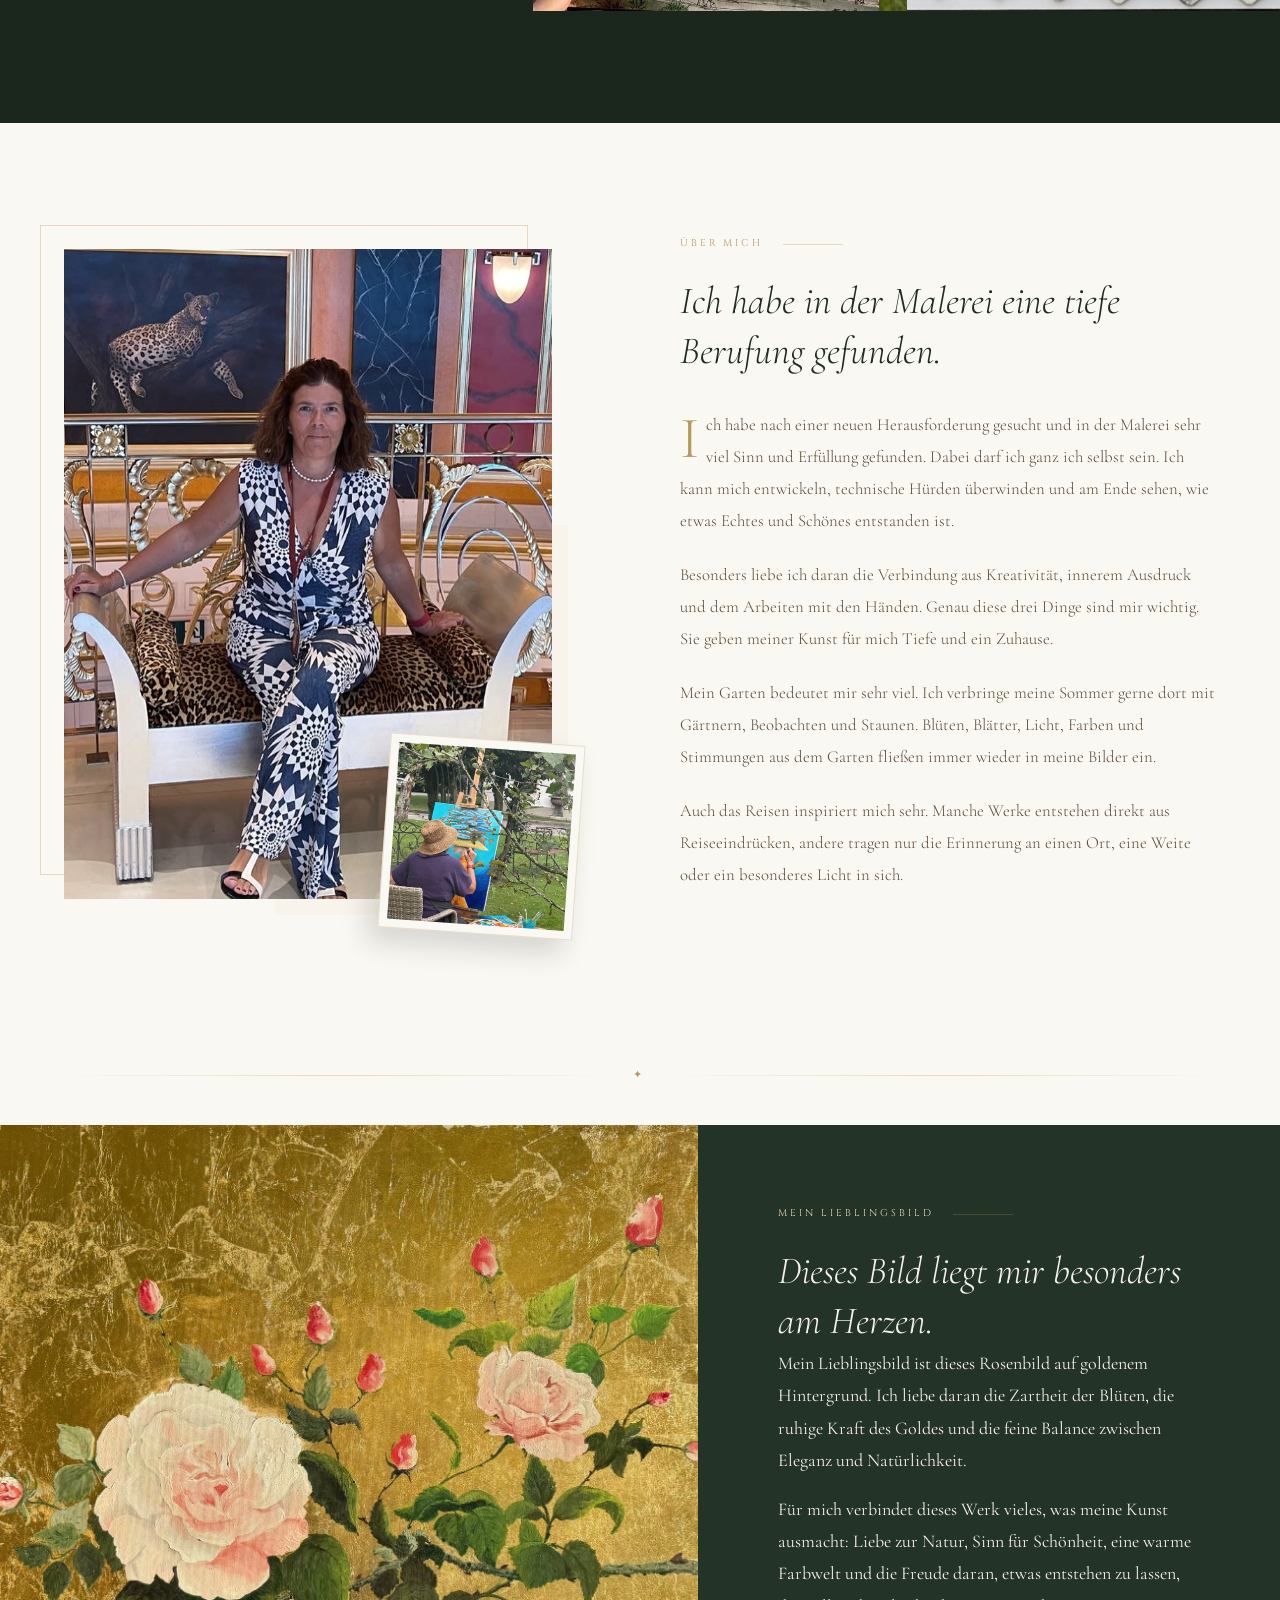
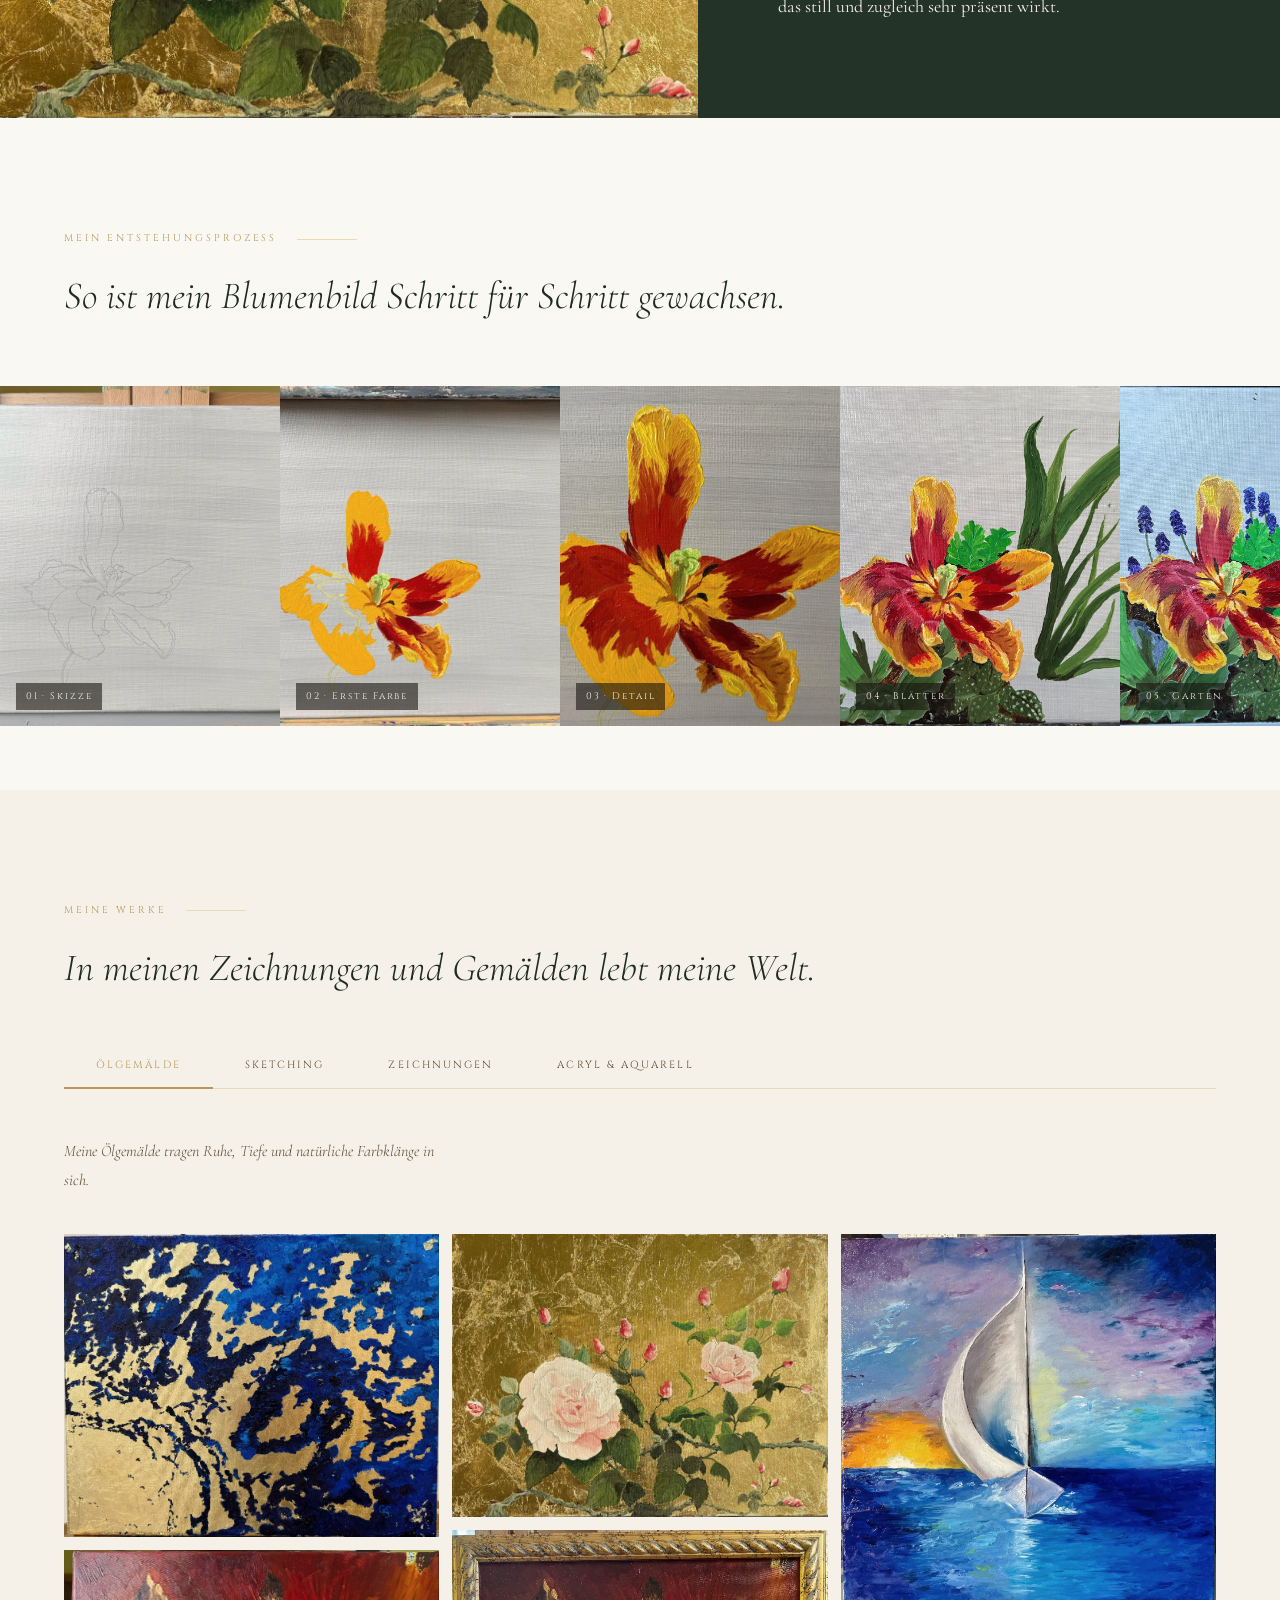
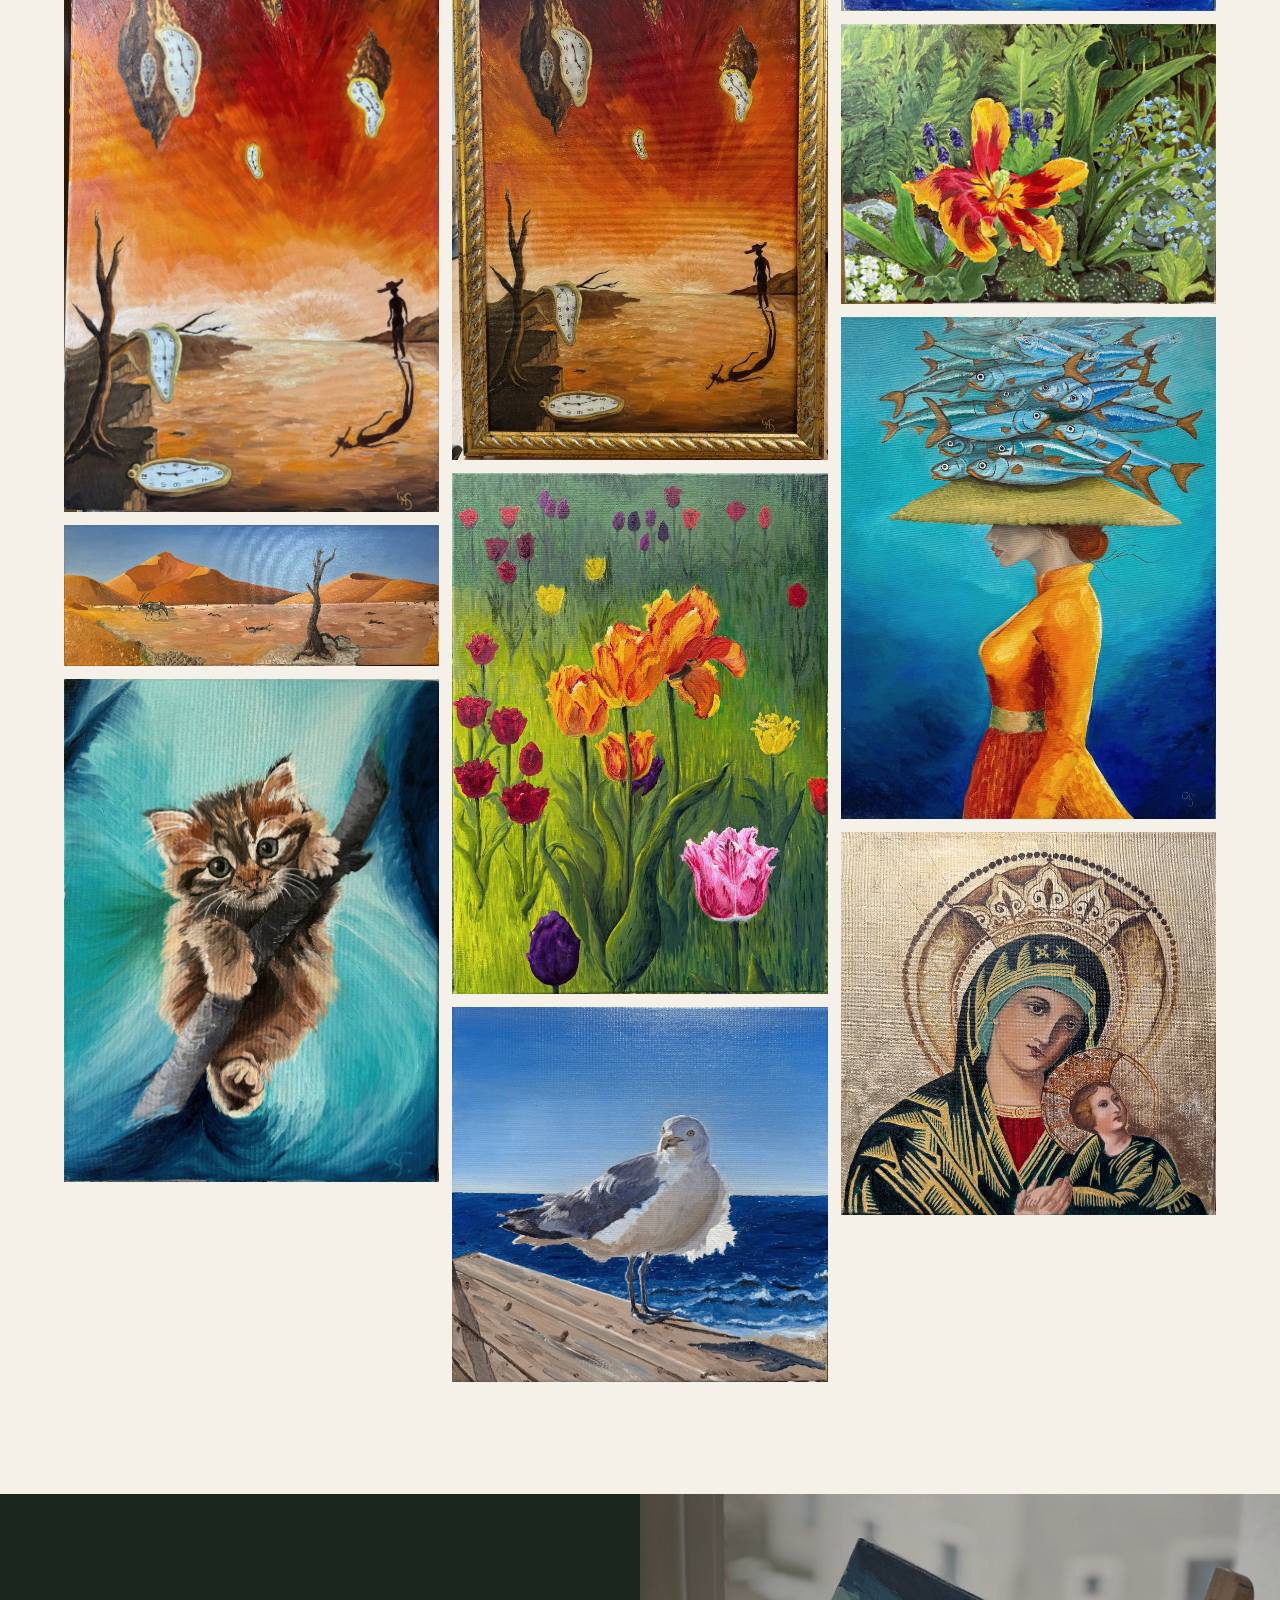
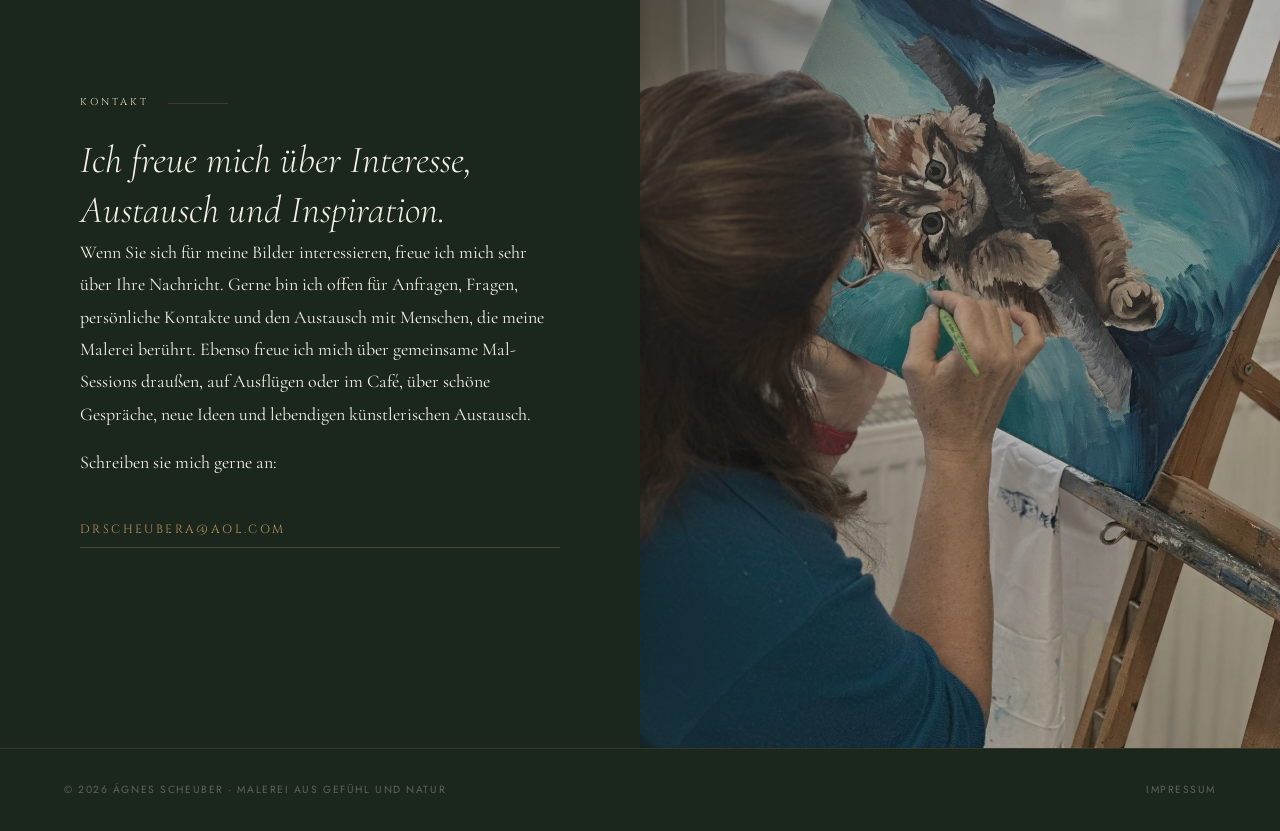
==== commit 7e82f2bc: "Add full art galleries and urban sketching section" ====
--- a/index.html
+++ b/index.html
@@ -110,8 +110,10 @@
     display: inline-flex;
     align-items: center;
     justify-content: center;
-    gap: 0.7rem;
-    padding: 0.72rem 1rem;
+    gap: 0;
+    width: 46px;
+    height: 46px;
+    padding: 0;
     border: 1px solid rgba(184,151,90,0.28);
     border-radius: 999px;
     background: rgba(250,248,243,0.94);
@@ -204,20 +206,24 @@
     background: rgba(232,217,186,0.24);
   }
 
-  @media (max-width: 768px) {
+    @media (max-width: 768px) {
     #aktuell, #ueber-mich, #lieblingsbild, #entstehung, #kunstwerke, #kontakt { scroll-margin-top: 140px; }
     nav {
       padding: 0.9rem 1rem 0.95rem;
+      flex-direction: row;
+      align-items: center;
+      justify-content: space-between;
       gap: 0.85rem;
     }
     .nav-logo {
       height: 62px;
-      max-width: min(74vw, 300px);
+      max-width: min(68vw, 300px);
     }
     .nav-toggle {
-      padding: 0.68rem 0.88rem;
-      font-size: 0.62rem;
-      letter-spacing: 0.14em;
+      width: 42px;
+      height: 42px;
+      padding: 0;
+      flex-shrink: 0;
     }
     .nav-links {
       right: 1rem;
@@ -227,15 +233,58 @@
       font-size: 0.64rem;
       letter-spacing: 0.12em;
       padding: 0.7rem 0.78rem;
-    }
-    .hero { margin-top: 7.3rem; }
-  }
-
-  @media (max-width: 420px) {
-    .hero { margin-top: 7.6rem; }
+      text-align: center;
+      white-space: normal;
+      line-height: 1.35;
+    }
+    .hero { margin-top: 6.8rem; }
+    .hero-content { padding: 3.2rem 1.35rem; }
+    .hero-images { height: 46vh; }
+    .container { padding: 0 1.35rem; }
+    .gallery-tabs {
+      display: grid;
+      grid-template-columns: repeat(2, minmax(0, 1fr));
+      gap: 0.6rem;
+      border-bottom: none;
+      margin-bottom: 2rem;
+    }
+    .tab-btn {
+      padding: 0.8rem 0.7rem;
+      font-size: 0.56rem;
+      letter-spacing: 0.12em;
+      line-height: 1.35;
+      white-space: normal;
+      text-align: center;
+      border: 1px solid rgba(184,151,90,0.25);
+      border-radius: 999px;
+      background: rgba(250,248,243,0.9);
+    }
+    .tab-btn::after { display: none; }
+    .tab-btn.active, .tab-btn:hover {
+      color: var(--gold);
+      border-color: var(--gold);
+      background: rgba(232,217,186,0.26);
+    }
+    .masonry { columns: 1; }
+  }
+
+    @media (max-width: 420px) {
+    .hero { margin-top: 6.9rem; }
+    .nav-logo {
+      height: 58px;
+      max-width: min(66vw, 260px);
+    }
+    .nav-toggle {
+      width: 40px;
+      height: 40px;
+    }
     .nav-links a {
       font-size: 0.58rem;
       letter-spacing: 0.1em;
+    }
+    .tab-btn {
+      font-size: 0.52rem;
+      padding: 0.78rem 0.55rem;
     }
   }
 
@@ -749,6 +798,41 @@
   .tab-panel { display: none; }
   .tab-panel.active { display: block; }
 
+  .sketch-subtabs {
+    display: flex;
+    flex-wrap: wrap;
+    gap: 0.7rem;
+    margin: 0 0 1.8rem;
+  }
+
+  .sketch-subtab-btn {
+    font-family: 'Cinzel', serif;
+    font-size: 0.62rem;
+    letter-spacing: 0.16em;
+    text-transform: uppercase;
+    color: var(--brown);
+    background: rgba(250,248,243,0.9);
+    border: 1px solid rgba(184,151,90,0.25);
+    border-radius: 999px;
+    padding: 0.72rem 1rem;
+    cursor: pointer;
+    transition: all 0.3s ease;
+  }
+
+  .sketch-subtab-btn.active,
+  .sketch-subtab-btn:hover {
+    color: var(--gold);
+    border-color: var(--gold);
+    background: rgba(232,217,186,0.26);
+  }
+
+  .sketch-subpanel {
+    display: none;
+  }
+
+  .sketch-subpanel.active {
+    display: block;
+  }
   .gallery-subsection-title {
     font-family: 'Cormorant Garamond', serif;
     font-size: 1.1rem;
@@ -809,6 +893,24 @@
     max-height: 90vh;
     object-fit: contain;
     box-shadow: 0 0 80px rgba(0,0,0,0.8);
+  }
+
+  .lightbox-caption {
+    position: absolute;
+    left: 50%;
+    bottom: 2rem;
+    transform: translateX(-50%);
+    color: var(--cream);
+    font-family: 'Cinzel', serif;
+    font-size: 0.72rem;
+    letter-spacing: 0.18em;
+    text-transform: uppercase;
+    text-align: center;
+    padding: 0.7rem 1rem;
+    background: rgba(27,39,29,0.7);
+    border: 1px solid rgba(232,217,186,0.22);
+    border-radius: 999px;
+    max-width: calc(100vw - 3rem);
   }
 
   .lightbox-close {
@@ -1008,36 +1110,38 @@
     .container { padding: 0 2rem; }
   }
 
-  @media (max-width: 768px) {
-    #aktuell, #ueber-mich, #lieblingsbild, #entstehung, #kunstwerke, #kontakt { scroll-margin-top: 170px; }
+    @media (max-width: 768px) {
+    #aktuell, #ueber-mich, #lieblingsbild, #entstehung, #kunstwerke, #kontakt { scroll-margin-top: 140px; }
     nav {
       padding: 0.9rem 1rem 0.95rem;
-      flex-direction: column;
+      flex-direction: row;
       align-items: center;
-      gap: 0.75rem;
+      justify-content: space-between;
+      gap: 0.85rem;
     }
     .nav-logo {
       height: 62px;
-      max-width: min(78vw, 320px);
+      max-width: min(68vw, 300px);
+    }
+    .nav-toggle {
+      width: 42px;
+      height: 42px;
+      padding: 0;
+      flex-shrink: 0;
     }
     .nav-links {
-      width: 100%;
-      display: grid;
-      grid-template-columns: repeat(2, minmax(0, 1fr));
-      gap: 0.45rem 0.7rem;
-      justify-content: stretch;
-    }
-    .nav-links li { min-width: 0; }
+      right: 1rem;
+      width: min(320px, calc(100vw - 2rem));
+    }
     .nav-links a {
-      display: block;
-      text-align: center;
       font-size: 0.64rem;
       letter-spacing: 0.12em;
-      padding: 0.45rem 0.4rem;
+      padding: 0.7rem 0.78rem;
+      text-align: center;
       white-space: normal;
       line-height: 1.35;
     }
-    .hero { margin-top: 8.8rem; }
+    .hero { margin-top: 6.8rem; }
     .hero-content { padding: 3.2rem 1.35rem; }
     .hero-images { height: 46vh; }
     .container { padding: 0 1.35rem; }
@@ -1068,8 +1172,16 @@
     .masonry { columns: 1; }
   }
 
-  @media (max-width: 420px) {
-    .hero { margin-top: 9.4rem; }
+    @media (max-width: 420px) {
+    .hero { margin-top: 6.9rem; }
+    .nav-logo {
+      height: 58px;
+      max-width: min(66vw, 260px);
+    }
+    .nav-toggle {
+      width: 40px;
+      height: 40px;
+    }
     .nav-links a {
       font-size: 0.58rem;
       letter-spacing: 0.1em;
@@ -1128,7 +1240,7 @@
       <span class="section-label">Aktuell</span>
       <h2 class="section-title">Urban Sketchers<br>Regensburg</h2>
       <p class="aktuell-subtitle">Zeichnen · Entdecken · Teilen</p>
-      <a href="#kunstwerke" class="aktuell-more" data-open-tab="reisen">Mehr</a>
+      <a href="#kunstwerke" class="aktuell-more" data-open-tab="reisen" data-open-sketch-tab="urban">Mehr</a>
     </div>
     <div class="aktuell-images">
       <div class="img-wrap">
@@ -1238,25 +1350,158 @@
     <div class="tab-panel" id="tab-zeichnungen">
       <p style="font-style:italic;color:var(--brown);font-size:1rem;max-width:none;width:100%;margin-bottom:2.5rem;font-weight:300;">In meinen Zeichnungen beobachte ich Formen, Natur, Menschen und Stimmungen.</p>
       <div class="gallery-subsection-title">Skizzen und Studien in Schwarz-Weiß</div>
-      <div class="masonry"></div>
+      <div class="masonry">
+      <div class="masonry-item"><img src="Zeichnungen/IMG_4563.jpeg" alt="Zeichnung 1" data-title="Zeichnung 1" title="Zeichnung 1"></div>
+      <div class="masonry-item"><img src="Zeichnungen/IMG_5153.jpeg" alt="Zeichnung 2" data-title="Zeichnung 2" title="Zeichnung 2"></div>
+      <div class="masonry-item"><img src="Zeichnungen/IMG_5203.jpeg" alt="Zeichnung 3" data-title="Zeichnung 3" title="Zeichnung 3"></div>
+      <div class="masonry-item"><img src="Zeichnungen/IMG_5366.jpeg" alt="Zeichnung 4" data-title="Zeichnung 4" title="Zeichnung 4"></div>
+      <div class="masonry-item"><img src="Zeichnungen/IMG_5530.jpeg" alt="Zeichnung 5" data-title="Zeichnung 5" title="Zeichnung 5"></div>
+      <div class="masonry-item"><img src="Zeichnungen/IMG_5678.jpeg" alt="Zeichnung 6" data-title="Zeichnung 6" title="Zeichnung 6"></div>
+      <div class="masonry-item"><img src="Zeichnungen/IMG_5806.jpeg" alt="Zeichnung 7" data-title="Zeichnung 7" title="Zeichnung 7"></div>
+      <div class="masonry-item"><img src="Zeichnungen/IMG_6241.jpeg" alt="Zeichnung 8" data-title="Zeichnung 8" title="Zeichnung 8"></div>
+      <div class="masonry-item"><img src="Zeichnungen/IMG_7680.jpeg" alt="Zeichnung 9" data-title="Zeichnung 9" title="Zeichnung 9"></div>
+    </div>
     </div>
 
     <!-- NATUR & GARTEN -->
     <div class="tab-panel active" id="tab-natur">
       <p style="font-style:italic;color:var(--brown);font-size:1rem;max-width:55ch;margin-bottom:2.5rem;font-weight:300;">Meine Ölgemälde tragen Ruhe, Tiefe und natürliche Farbklänge in sich.</p>
-      <div class="masonry masonry-3"></div>
+      <div class="masonry masonry-3">
+      <div class="masonry-item"><img src="Ölgemälde/IMG_1769.jpeg" alt="Ölgemälde 1" data-title="Ölgemälde 1" title="Ölgemälde 1"></div>
+      <div class="masonry-item"><img src="Ölgemälde/IMG_3368.jpeg" alt="Ölgemälde 2" data-title="Ölgemälde 2" title="Ölgemälde 2"></div>
+      <div class="masonry-item"><img src="Ölgemälde/IMG_3709.jpeg" alt="Ölgemälde 3" data-title="Ölgemälde 3" title="Ölgemälde 3"></div>
+      <div class="masonry-item"><img src="Ölgemälde/IMG_3881.jpeg" alt="Ölgemälde 4" data-title="Ölgemälde 4" title="Ölgemälde 4"></div>
+      <div class="masonry-item"><img src="Ölgemälde/IMG_6016.jpeg" alt="Ölgemälde 5" data-title="Ölgemälde 5" title="Ölgemälde 5"></div>
+      <div class="masonry-item"><img src="Ölgemälde/IMG_6143.jpeg" alt="Ölgemälde 6" data-title="Ölgemälde 6" title="Ölgemälde 6"></div>
+      <div class="masonry-item"><img src="Ölgemälde/IMG_6257.jpeg" alt="Ölgemälde 7" data-title="Ölgemälde 7" title="Ölgemälde 7"></div>
+      <div class="masonry-item"><img src="Ölgemälde/IMG_6439.jpeg" alt="Ölgemälde 8" data-title="Ölgemälde 8" title="Ölgemälde 8"></div>
+      <div class="masonry-item"><img src="Ölgemälde/IMG_6882.jpeg" alt="Ölgemälde 9" data-title="Ölgemälde 9" title="Ölgemälde 9"></div>
+      <div class="masonry-item"><img src="Ölgemälde/IMG_7468.jpeg" alt="Ölgemälde 10" data-title="Ölgemälde 10" title="Ölgemälde 10"></div>
+      <div class="masonry-item"><img src="Ölgemälde/IMG_7502.jpeg" alt="Ölgemälde 11" data-title="Ölgemälde 11" title="Ölgemälde 11"></div>
+      <div class="masonry-item"><img src="Ölgemälde/IMG_8084.jpeg" alt="Ölgemälde 12" data-title="Ölgemälde 12" title="Ölgemälde 12"></div>
+    </div>
     </div>
 
     <!-- REISEN & ORTE -->
     <div class="tab-panel" id="tab-reisen">
       <p style="font-style:italic;color:var(--brown);font-size:1rem;max-width:55ch;margin-bottom:2.5rem;font-weight:300;">Im Sketching halte ich Eindrücke, Bewegungen und besondere Momente spontan fest.</p>
-      <div class="masonry masonry-3"></div>
+      <div class="sketch-subtabs">
+        <button class="sketch-subtab-btn active" data-sketch-tab="classic">Sketching</button>
+        <button class="sketch-subtab-btn" data-sketch-tab="urban">Urban Sketching</button>
+      </div>
+      <div class="sketch-subpanel active" id="sketch-classic">
+        <div class="masonry masonry-3">
+          <div class="masonry-item"><img src="Sketching/IMG_2609.jpeg" alt="Sketching 1" data-title="Sketching 1" title="Sketching 1"></div>
+          <div class="masonry-item"><img src="Sketching/IMG_2711.jpeg" alt="Sketching 2" data-title="Sketching 2" title="Sketching 2"></div>
+          <div class="masonry-item"><img src="Sketching/IMG_2712.jpeg" alt="Sketching 3" data-title="Sketching 3" title="Sketching 3"></div>
+          <div class="masonry-item"><img src="Sketching/IMG_2719.jpeg" alt="Sketching 4" data-title="Sketching 4" title="Sketching 4"></div>
+          <div class="masonry-item"><img src="Sketching/IMG_2720.jpeg" alt="Sketching 5" data-title="Sketching 5" title="Sketching 5"></div>
+          <div class="masonry-item"><img src="Sketching/IMG_3133.jpeg" alt="Sketching 6" data-title="Sketching 6" title="Sketching 6"></div>
+          <div class="masonry-item"><img src="Sketching/IMG_3530.jpeg" alt="Sketching 7" data-title="Sketching 7" title="Sketching 7"></div>
+          <div class="masonry-item"><img src="Sketching/IMG_3682.jpeg" alt="Sketching 8" data-title="Sketching 8" title="Sketching 8"></div>
+          <div class="masonry-item"><img src="Sketching/IMG_3826.jpeg" alt="Sketching 9" data-title="Sketching 9" title="Sketching 9"></div>
+          <div class="masonry-item"><img src="Sketching/IMG_3828.jpeg" alt="Sketching 10" data-title="Sketching 10" title="Sketching 10"></div>
+          <div class="masonry-item"><img src="Sketching/IMG_3829.jpeg" alt="Sketching 11" data-title="Sketching 11" title="Sketching 11"></div>
+          <div class="masonry-item"><img src="Sketching/IMG_3883.jpeg" alt="Sketching 12" data-title="Sketching 12" title="Sketching 12"></div>
+          <div class="masonry-item"><img src="Sketching/IMG_3916.jpeg" alt="Sketching 13" data-title="Sketching 13" title="Sketching 13"></div>
+          <div class="masonry-item"><img src="Sketching/IMG_3918.jpeg" alt="Sketching 14" data-title="Sketching 14" title="Sketching 14"></div>
+          <div class="masonry-item"><img src="Sketching/IMG_3919.jpeg" alt="Sketching 15" data-title="Sketching 15" title="Sketching 15"></div>
+          <div class="masonry-item"><img src="Sketching/IMG_4543.jpeg" alt="Sketching 16" data-title="Sketching 16" title="Sketching 16"></div>
+          <div class="masonry-item"><img src="Sketching/IMG_4544.jpeg" alt="Sketching 17" data-title="Sketching 17" title="Sketching 17"></div>
+          <div class="masonry-item"><img src="Sketching/IMG_4565.jpeg" alt="Sketching 18" data-title="Sketching 18" title="Sketching 18"></div>
+          <div class="masonry-item"><img src="Sketching/IMG_4864.jpeg" alt="Sketching 19" data-title="Sketching 19" title="Sketching 19"></div>
+          <div class="masonry-item"><img src="Sketching/IMG_4865.jpeg" alt="Sketching 20" data-title="Sketching 20" title="Sketching 20"></div>
+          <div class="masonry-item"><img src="Sketching/IMG_4866.jpeg" alt="Sketching 21" data-title="Sketching 21" title="Sketching 21"></div>
+          <div class="masonry-item"><img src="Sketching/IMG_4869.jpeg" alt="Sketching 22" data-title="Sketching 22" title="Sketching 22"></div>
+          <div class="masonry-item"><img src="Sketching/IMG_5134.jpeg" alt="Sketching 23" data-title="Sketching 23" title="Sketching 23"></div>
+          <div class="masonry-item"><img src="Sketching/IMG_5135.jpeg" alt="Sketching 24" data-title="Sketching 24" title="Sketching 24"></div>
+          <div class="masonry-item"><img src="Sketching/IMG_5334.jpeg" alt="Sketching 25" data-title="Sketching 25" title="Sketching 25"></div>
+          <div class="masonry-item"><img src="Sketching/IMG_5335.jpeg" alt="Sketching 26" data-title="Sketching 26" title="Sketching 26"></div>
+          <div class="masonry-item"><img src="Sketching/IMG_5655.jpeg" alt="Sketching 27" data-title="Sketching 27" title="Sketching 27"></div>
+          <div class="masonry-item"><img src="Sketching/IMG_5684.jpeg" alt="Sketching 28" data-title="Sketching 28" title="Sketching 28"></div>
+          <div class="masonry-item"><img src="Sketching/IMG_6349.jpeg" alt="Sketching 29" data-title="Sketching 29" title="Sketching 29"></div>
+          <div class="masonry-item"><img src="Sketching/IMG_6382.jpeg" alt="Sketching 30" data-title="Sketching 30" title="Sketching 30"></div>
+          <div class="masonry-item"><img src="Sketching/IMG_6513.jpeg" alt="Sketching 31" data-title="Sketching 31" title="Sketching 31"></div>
+          <div class="masonry-item"><img src="Sketching/IMG_6514.jpeg" alt="Sketching 32" data-title="Sketching 32" title="Sketching 32"></div>
+          <div class="masonry-item"><img src="Sketching/IMG_6517.jpeg" alt="Sketching 33" data-title="Sketching 33" title="Sketching 33"></div>
+          <div class="masonry-item"><img src="Sketching/IMG_6521.jpeg" alt="Sketching 34" data-title="Sketching 34" title="Sketching 34"></div>
+          <div class="masonry-item"><img src="Sketching/IMG_6522.jpeg" alt="Sketching 35" data-title="Sketching 35" title="Sketching 35"></div>
+          <div class="masonry-item"><img src="Sketching/IMG_6525.jpeg" alt="Sketching 36" data-title="Sketching 36" title="Sketching 36"></div>
+          <div class="masonry-item"><img src="Sketching/IMG_6526.jpeg" alt="Sketching 37" data-title="Sketching 37" title="Sketching 37"></div>
+          <div class="masonry-item"><img src="Sketching/IMG_6822.jpeg" alt="Sketching 38" data-title="Sketching 38" title="Sketching 38"></div>
+          <div class="masonry-item"><img src="Sketching/IMG_6823.jpeg" alt="Sketching 39" data-title="Sketching 39" title="Sketching 39"></div>
+          <div class="masonry-item"><img src="Sketching/IMG_7069.jpeg" alt="Sketching 40" data-title="Sketching 40" title="Sketching 40"></div>
+          <div class="masonry-item"><img src="Sketching/IMG_7128.jpeg" alt="Sketching 41" data-title="Sketching 41" title="Sketching 41"></div>
+        </div>
+      </div>
+      <div class="sketch-subpanel" id="sketch-urban">
+        <div class="gallery-subsection-title">Urban Sketching</div>
+        <div class="masonry masonry-3">
+          <div class="masonry-item"><img src="Sketching/Urban Sketching/IMG_2713.jpeg" alt="Urban Sketching 1" data-title="Urban Sketching 1" title="Urban Sketching 1"></div>
+          <div class="masonry-item"><img src="Sketching/Urban Sketching/IMG_2716.jpeg" alt="Urban Sketching 2" data-title="Urban Sketching 2" title="Urban Sketching 2"></div>
+          <div class="masonry-item"><img src="Sketching/Urban Sketching/IMG_3945.jpeg" alt="Urban Sketching 3" data-title="Urban Sketching 3" title="Urban Sketching 3"></div>
+          <div class="masonry-item"><img src="Sketching/Urban Sketching/IMG_4883.jpeg" alt="Urban Sketching 4" data-title="Urban Sketching 4" title="Urban Sketching 4"></div>
+          <div class="masonry-item"><img src="Sketching/Urban Sketching/IMG_4885.jpeg" alt="Urban Sketching 5" data-title="Urban Sketching 5" title="Urban Sketching 5"></div>
+          <div class="masonry-item"><img src="Sketching/Urban Sketching/IMG_5004.jpeg" alt="Urban Sketching 6" data-title="Urban Sketching 6" title="Urban Sketching 6"></div>
+          <div class="masonry-item"><img src="Sketching/Urban Sketching/IMG_5005.jpeg" alt="Urban Sketching 7" data-title="Urban Sketching 7" title="Urban Sketching 7"></div>
+          <div class="masonry-item"><img src="Sketching/Urban Sketching/IMG_5007.jpeg" alt="Urban Sketching 8" data-title="Urban Sketching 8" title="Urban Sketching 8"></div>
+          <div class="masonry-item"><img src="Sketching/Urban Sketching/IMG_5333.jpeg" alt="Urban Sketching 9" data-title="Urban Sketching 9" title="Urban Sketching 9"></div>
+          <div class="masonry-item"><img src="Sketching/Urban Sketching/IMG_5803.jpeg" alt="Urban Sketching 10" data-title="Urban Sketching 10" title="Urban Sketching 10"></div>
+          <div class="masonry-item"><img src="Sketching/Urban Sketching/IMG_5822.jpeg" alt="Urban Sketching 11" data-title="Urban Sketching 11" title="Urban Sketching 11"></div>
+          <div class="masonry-item"><img src="Sketching/Urban Sketching/IMG_5914.jpeg" alt="Urban Sketching 12" data-title="Urban Sketching 12" title="Urban Sketching 12"></div>
+          <div class="masonry-item"><img src="Sketching/Urban Sketching/IMG_5915.jpeg" alt="Urban Sketching 13" data-title="Urban Sketching 13" title="Urban Sketching 13"></div>
+          <div class="masonry-item"><img src="Sketching/Urban Sketching/IMG_6240.jpeg" alt="Urban Sketching 14" data-title="Urban Sketching 14" title="Urban Sketching 14"></div>
+          <div class="masonry-item"><img src="Sketching/Urban Sketching/IMG_6360.jpeg" alt="Urban Sketching 15" data-title="Urban Sketching 15" title="Urban Sketching 15"></div>
+          <div class="masonry-item"><img src="Sketching/Urban Sketching/IMG_6381.jpeg" alt="Urban Sketching 16" data-title="Urban Sketching 16" title="Urban Sketching 16"></div>
+          <div class="masonry-item"><img src="Sketching/Urban Sketching/IMG_6508.jpeg" alt="Urban Sketching 17" data-title="Urban Sketching 17" title="Urban Sketching 17"></div>
+          <div class="masonry-item"><img src="Sketching/Urban Sketching/IMG_6512.jpeg" alt="Urban Sketching 18" data-title="Urban Sketching 18" title="Urban Sketching 18"></div>
+          <div class="masonry-item"><img src="Sketching/Urban Sketching/IMG_6726.jpeg" alt="Urban Sketching 19" data-title="Urban Sketching 19" title="Urban Sketching 19"></div>
+          <div class="masonry-item"><img src="Sketching/Urban Sketching/IMG_6820.jpeg" alt="Urban Sketching 20" data-title="Urban Sketching 20" title="Urban Sketching 20"></div>
+          <div class="masonry-item"><img src="Sketching/Urban Sketching/IMG_6821.jpeg" alt="Urban Sketching 21" data-title="Urban Sketching 21" title="Urban Sketching 21"></div>
+          <div class="masonry-item"><img src="Sketching/Urban Sketching/IMG_7126.jpeg" alt="Urban Sketching 22" data-title="Urban Sketching 22" title="Urban Sketching 22"></div>
+          <div class="masonry-item"><img src="Sketching/Urban Sketching/IMG_7283.jpeg" alt="Urban Sketching 23" data-title="Urban Sketching 23" title="Urban Sketching 23"></div>
+          <div class="masonry-item"><img src="Sketching/Urban Sketching/IMG_7289.jpeg" alt="Urban Sketching 24" data-title="Urban Sketching 24" title="Urban Sketching 24"></div>
+          <div class="masonry-item"><img src="Sketching/Urban Sketching/IMG_7292.jpeg" alt="Urban Sketching 25" data-title="Urban Sketching 25" title="Urban Sketching 25"></div>
+        </div>
+      </div>
     </div>
 
     <!-- TRAUMWELTEN -->
     <div class="tab-panel" id="tab-traum">
       <p style="font-style:italic;color:var(--brown);font-size:1rem;max-width:55ch;margin-bottom:2.5rem;font-weight:300;">In Acryl und Aquarell darf Farbe frei fließen und neue Stimmungen entstehen lassen.</p>
-      <div class="masonry masonry-3"></div>
+      <div class="masonry masonry-3">
+      <div class="masonry-item"><img src="Acryl & Aquarell/IMG_2098.jpeg" alt="Acryl & Aquarell 1" data-title="Acryl & Aquarell 1" title="Acryl & Aquarell 1"></div>
+      <div class="masonry-item"><img src="Acryl & Aquarell/IMG_2368.jpeg" alt="Acryl & Aquarell 2" data-title="Acryl & Aquarell 2" title="Acryl & Aquarell 2"></div>
+      <div class="masonry-item"><img src="Acryl & Aquarell/IMG_2515.jpeg" alt="Acryl & Aquarell 3" data-title="Acryl & Aquarell 3" title="Acryl & Aquarell 3"></div>
+      <div class="masonry-item"><img src="Acryl & Aquarell/IMG_2560.jpeg" alt="Acryl & Aquarell 4" data-title="Acryl & Aquarell 4" title="Acryl & Aquarell 4"></div>
+      <div class="masonry-item"><img src="Acryl & Aquarell/IMG_2562.jpeg" alt="Acryl & Aquarell 5" data-title="Acryl & Aquarell 5" title="Acryl & Aquarell 5"></div>
+      <div class="masonry-item"><img src="Acryl & Aquarell/IMG_2563.jpeg" alt="Acryl & Aquarell 6" data-title="Acryl & Aquarell 6" title="Acryl & Aquarell 6"></div>
+      <div class="masonry-item"><img src="Acryl & Aquarell/IMG_2890.jpeg" alt="Acryl & Aquarell 7" data-title="Acryl & Aquarell 7" title="Acryl & Aquarell 7"></div>
+      <div class="masonry-item"><img src="Acryl & Aquarell/IMG_3073.jpeg" alt="Acryl & Aquarell 8" data-title="Acryl & Aquarell 8" title="Acryl & Aquarell 8"></div>
+      <div class="masonry-item"><img src="Acryl & Aquarell/IMG_3368.jpeg" alt="Acryl & Aquarell 9" data-title="Acryl & Aquarell 9" title="Acryl & Aquarell 9"></div>
+      <div class="masonry-item"><img src="Acryl & Aquarell/IMG_3451.jpeg" alt="Acryl & Aquarell 10" data-title="Acryl & Aquarell 10" title="Acryl & Aquarell 10"></div>
+      <div class="masonry-item"><img src="Acryl & Aquarell/IMG_3588.jpeg" alt="Acryl & Aquarell 11" data-title="Acryl & Aquarell 11" title="Acryl & Aquarell 11"></div>
+      <div class="masonry-item"><img src="Acryl & Aquarell/IMG_4536.jpeg" alt="Acryl & Aquarell 12" data-title="Acryl & Aquarell 12" title="Acryl & Aquarell 12"></div>
+      <div class="masonry-item"><img src="Acryl & Aquarell/IMG_4541.jpeg" alt="Acryl & Aquarell 13" data-title="Acryl & Aquarell 13" title="Acryl & Aquarell 13"></div>
+      <div class="masonry-item"><img src="Acryl & Aquarell/IMG_4542.jpeg" alt="Acryl & Aquarell 14" data-title="Acryl & Aquarell 14" title="Acryl & Aquarell 14"></div>
+      <div class="masonry-item"><img src="Acryl & Aquarell/IMG_4583.jpeg" alt="Acryl & Aquarell 15" data-title="Acryl & Aquarell 15" title="Acryl & Aquarell 15"></div>
+      <div class="masonry-item"><img src="Acryl & Aquarell/IMG_5677.jpeg" alt="Acryl & Aquarell 16" data-title="Acryl & Aquarell 16" title="Acryl & Aquarell 16"></div>
+      <div class="masonry-item"><img src="Acryl & Aquarell/IMG_5679.jpeg" alt="Acryl & Aquarell 17" data-title="Acryl & Aquarell 17" title="Acryl & Aquarell 17"></div>
+      <div class="masonry-item"><img src="Acryl & Aquarell/IMG_5927.jpeg" alt="Acryl & Aquarell 18" data-title="Acryl & Aquarell 18" title="Acryl & Aquarell 18"></div>
+      <div class="masonry-item"><img src="Acryl & Aquarell/IMG_5928.jpeg" alt="Acryl & Aquarell 19" data-title="Acryl & Aquarell 19" title="Acryl & Aquarell 19"></div>
+      <div class="masonry-item"><img src="Acryl & Aquarell/IMG_6173.jpeg" alt="Acryl & Aquarell 20" data-title="Acryl & Aquarell 20" title="Acryl & Aquarell 20"></div>
+      <div class="masonry-item"><img src="Acryl & Aquarell/IMG_6216.jpeg" alt="Acryl & Aquarell 21" data-title="Acryl & Aquarell 21" title="Acryl & Aquarell 21"></div>
+      <div class="masonry-item"><img src="Acryl & Aquarell/IMG_6316.jpeg" alt="Acryl & Aquarell 22" data-title="Acryl & Aquarell 22" title="Acryl & Aquarell 22"></div>
+      <div class="masonry-item"><img src="Acryl & Aquarell/IMG_6334.jpeg" alt="Acryl & Aquarell 23" data-title="Acryl & Aquarell 23" title="Acryl & Aquarell 23"></div>
+      <div class="masonry-item"><img src="Acryl & Aquarell/IMG_6611.jpeg" alt="Acryl & Aquarell 24" data-title="Acryl & Aquarell 24" title="Acryl & Aquarell 24"></div>
+      <div class="masonry-item"><img src="Acryl & Aquarell/IMG_6626.jpeg" alt="Acryl & Aquarell 25" data-title="Acryl & Aquarell 25" title="Acryl & Aquarell 25"></div>
+      <div class="masonry-item"><img src="Acryl & Aquarell/IMG_6789.jpeg" alt="Acryl & Aquarell 26" data-title="Acryl & Aquarell 26" title="Acryl & Aquarell 26"></div>
+      <div class="masonry-item"><img src="Acryl & Aquarell/IMG_6790.jpeg" alt="Acryl & Aquarell 27" data-title="Acryl & Aquarell 27" title="Acryl & Aquarell 27"></div>
+      <div class="masonry-item"><img src="Acryl & Aquarell/IMG_7663.jpeg" alt="Acryl & Aquarell 28" data-title="Acryl & Aquarell 28" title="Acryl & Aquarell 28"></div>
+      <div class="masonry-item"><img src="Acryl & Aquarell/IMG_7929.jpeg" alt="Acryl & Aquarell 29" data-title="Acryl & Aquarell 29" title="Acryl & Aquarell 29"></div>
+      <div class="masonry-item"><img src="Acryl & Aquarell/IMG_7948.jpeg" alt="Acryl & Aquarell 30" data-title="Acryl & Aquarell 30" title="Acryl & Aquarell 30"></div>
+      <div class="masonry-item"><img src="Acryl & Aquarell/IMG_9549.jpeg" alt="Acryl & Aquarell 31" data-title="Acryl & Aquarell 31" title="Acryl & Aquarell 31"></div>
+    </div>
     </div>
   </div>
 </section>
@@ -1287,6 +1532,7 @@
 <div class="lightbox" id="lightbox">
   <button class="lightbox-close" id="lightbox-close">Schließen ✕</button>
   <img src="" alt="" id="lightbox-img">
+  <div class="lightbox-caption" id="lightbox-caption"></div>
 </div>
 
 <script>
@@ -1305,12 +1551,28 @@
     btn.addEventListener('click', () => activateTab(btn.dataset.tab));
   });
 
+  function activateSketchSubtab(tabName) {
+    const targetButton = document.querySelector('.sketch-subtab-btn[data-sketch-tab="' + tabName + '"]');
+    const targetPanel = document.getElementById('sketch-' + tabName);
+    if (!targetButton || !targetPanel) return;
+    document.querySelectorAll('.sketch-subtab-btn').forEach(b => b.classList.remove('active'));
+    document.querySelectorAll('.sketch-subpanel').forEach(p => p.classList.remove('active'));
+    targetButton.classList.add('active');
+    targetPanel.classList.add('active');
+  }
+
+  document.querySelectorAll('.sketch-subtab-btn').forEach(btn => {
+    btn.addEventListener('click', () => activateSketchSubtab(btn.dataset.sketchTab));
+  });
+
   document.querySelectorAll('[data-open-tab]').forEach(link => {
     link.addEventListener('click', () => {
       activateTab(link.dataset.openTab);
+      if (link.dataset.openSketchTab) {
+        activateSketchSubtab(link.dataset.openSketchTab);
+      }
     });
   });
-
   // Lightbox
   const lb = document.getElementById('lightbox');
   const lbImg = document.getElementById('lightbox-img');
@@ -1320,6 +1582,7 @@
     img.addEventListener('click', () => {
       lbImg.src = img.src;
       lbImg.alt = img.alt;
+      lbCaption.textContent = img.dataset.title || img.alt || '';
       lb.classList.add('open');
     });
   });
@@ -1415,3 +1678,10 @@
 
 
 
+
+
+
+
+
+
+
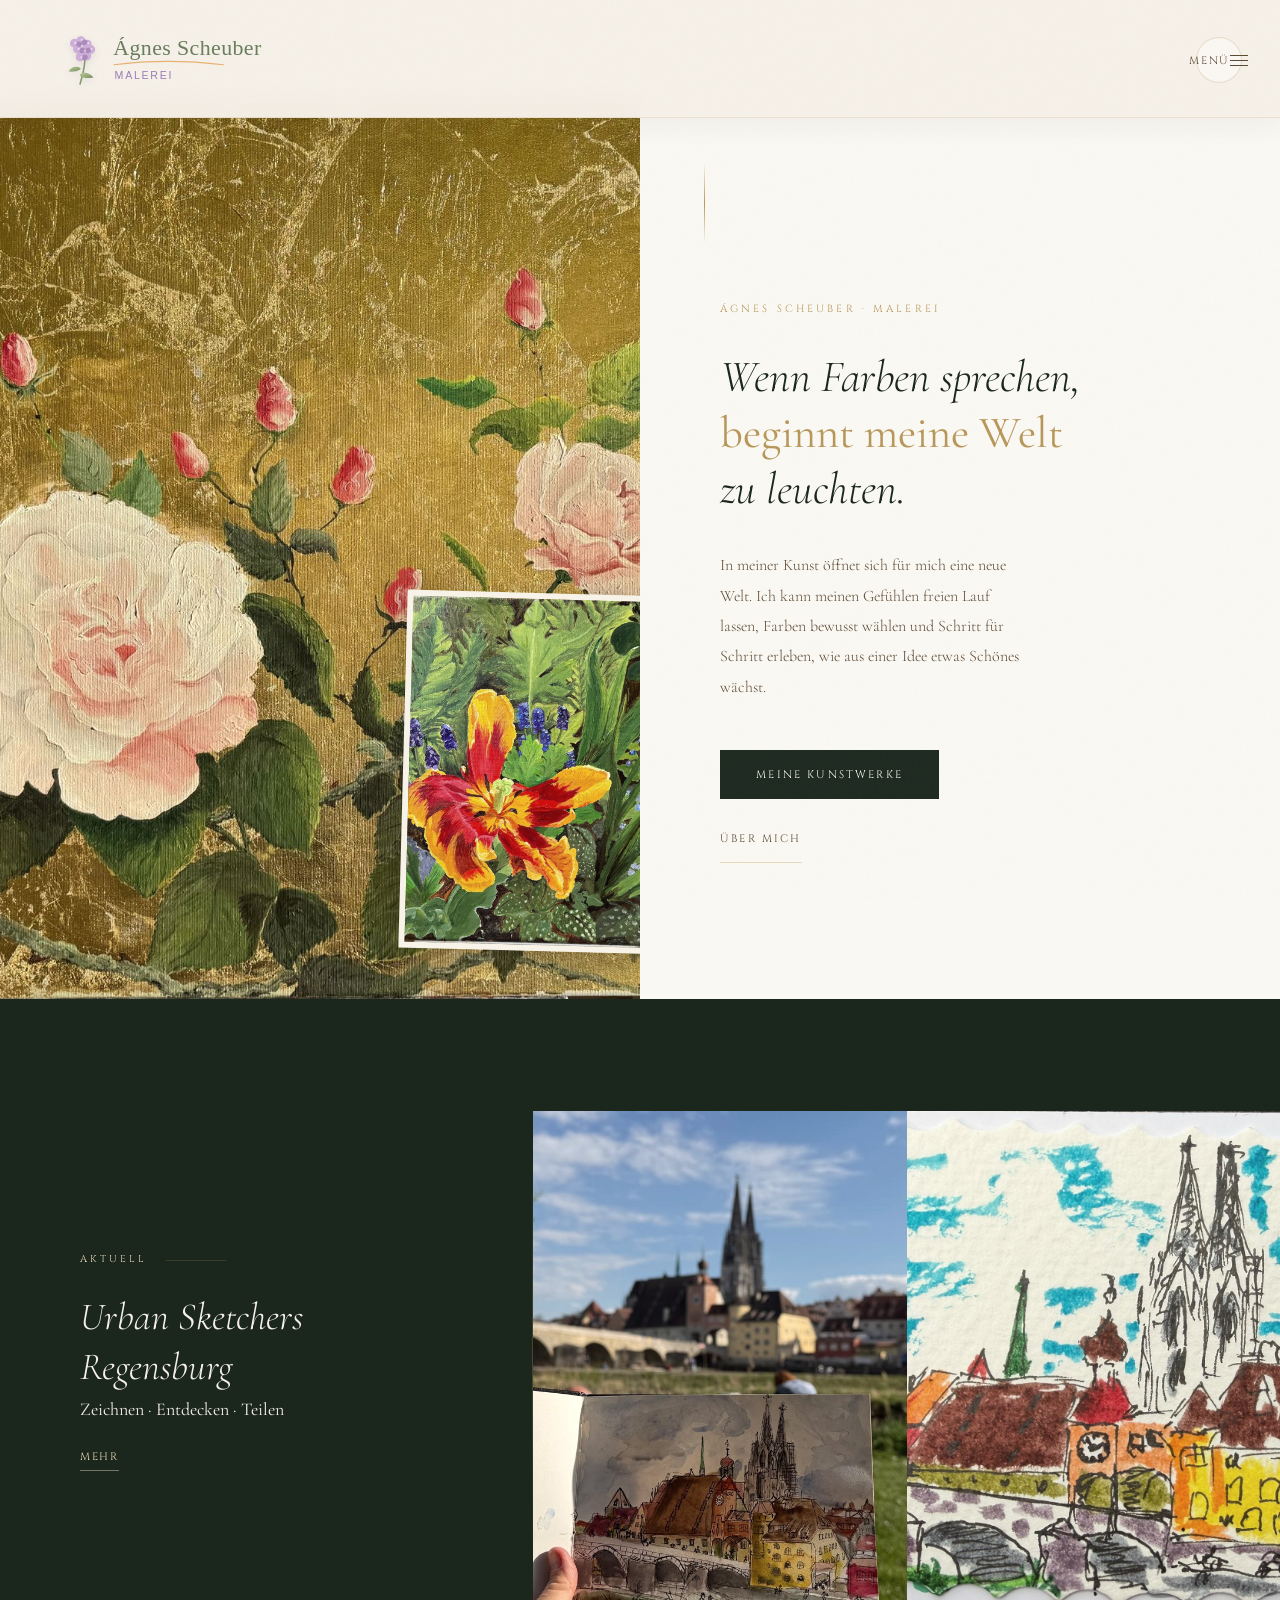
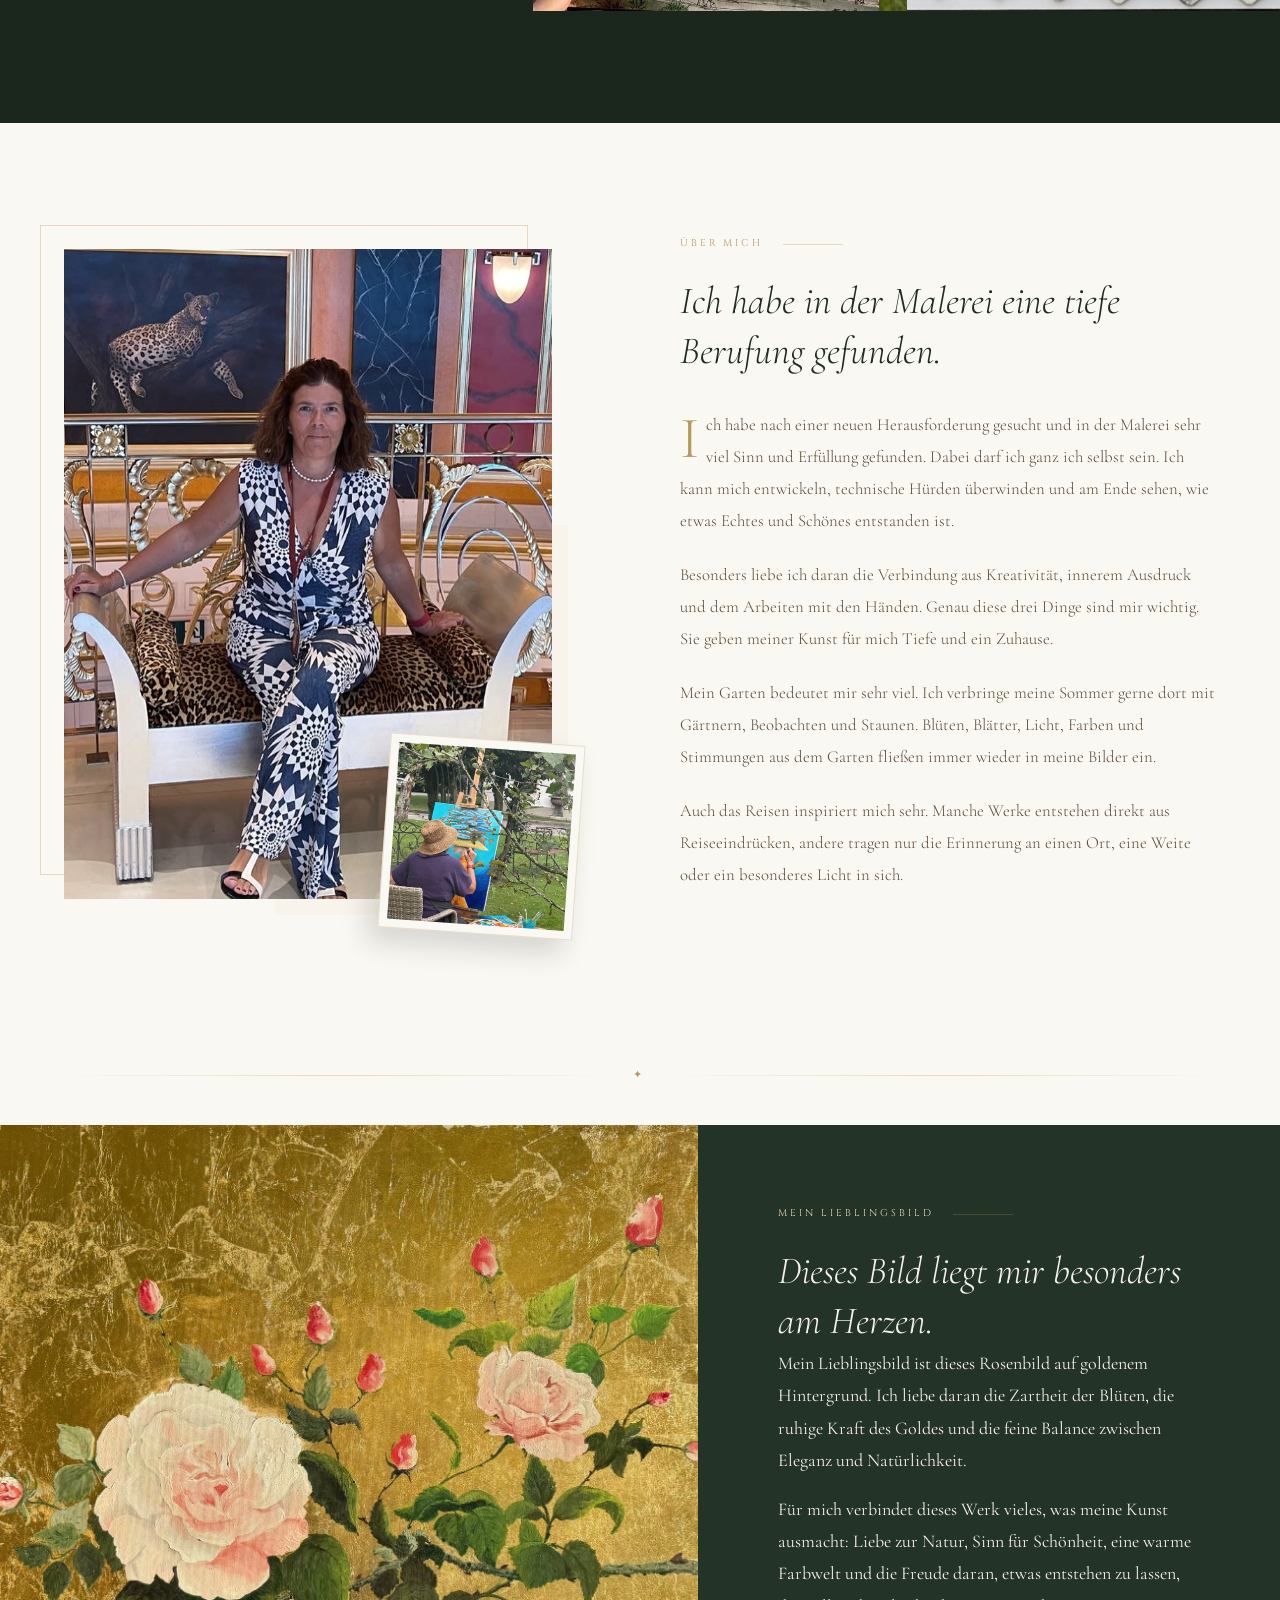
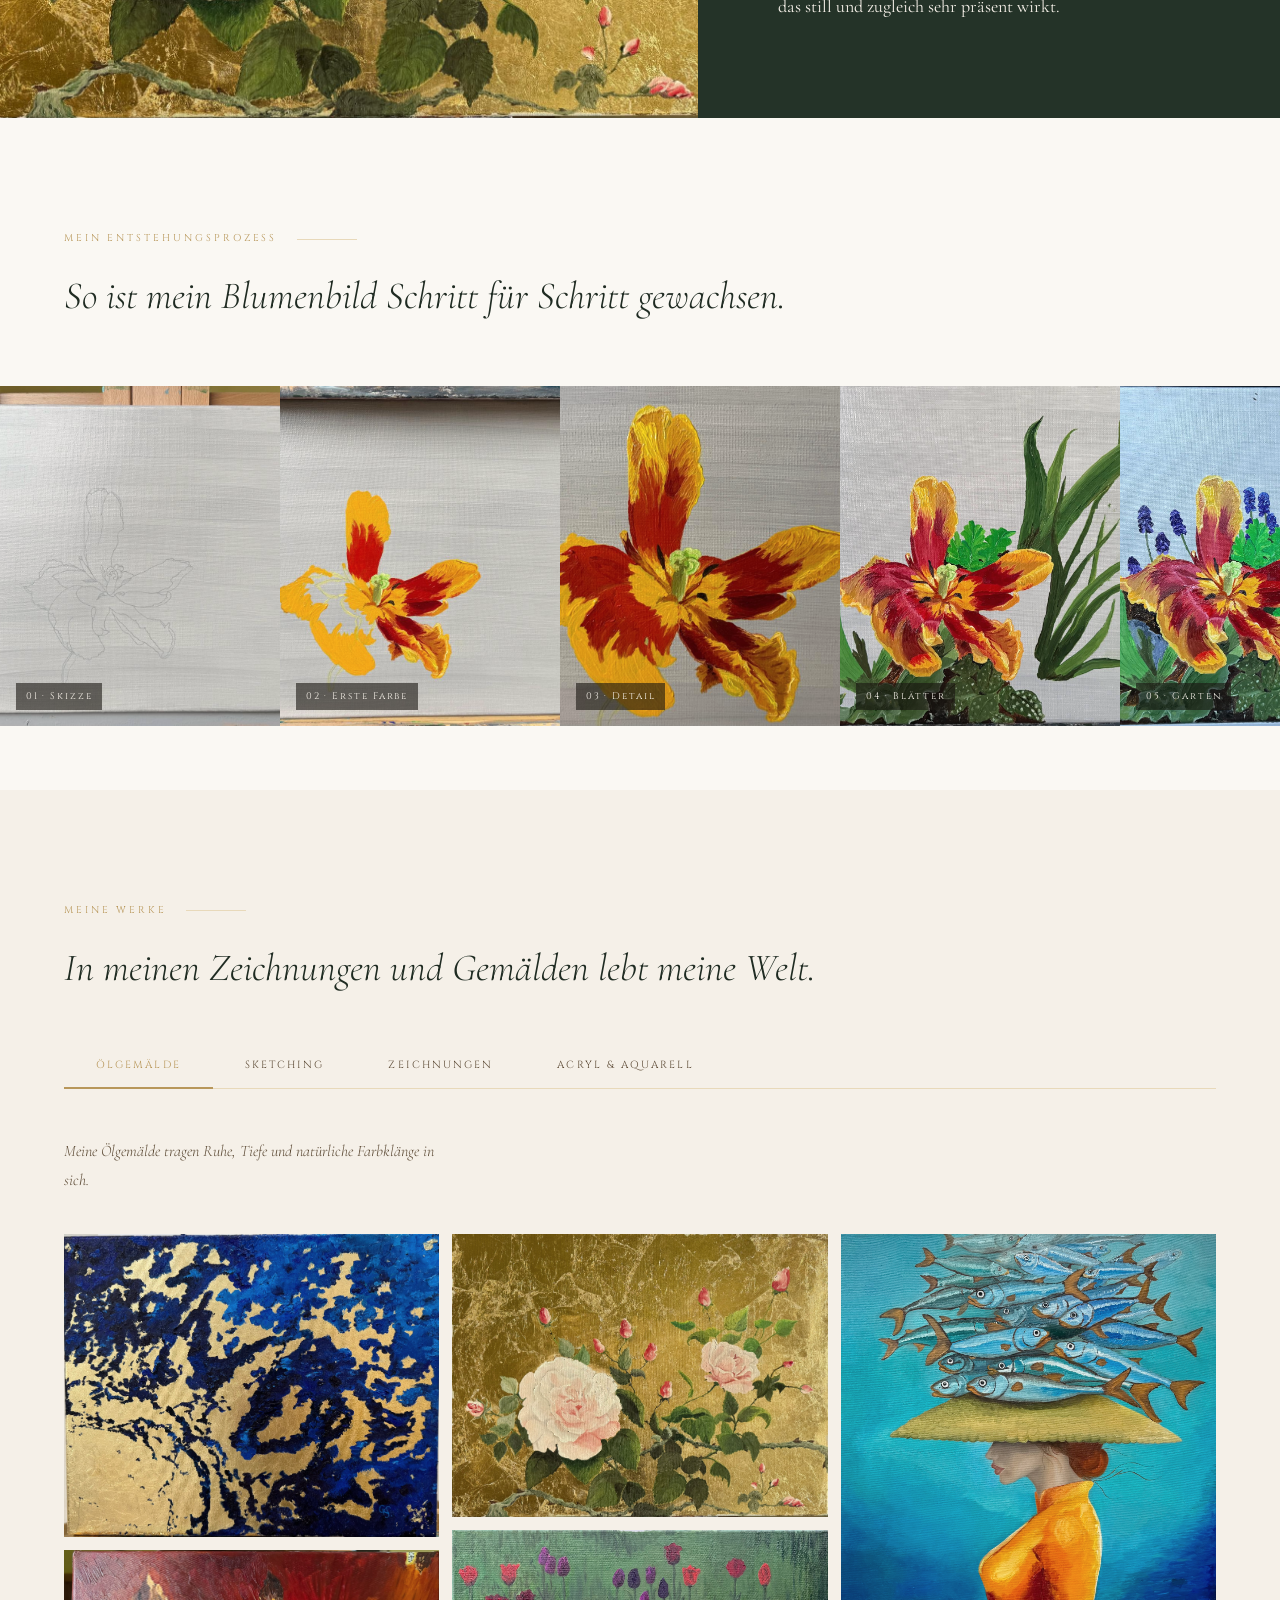
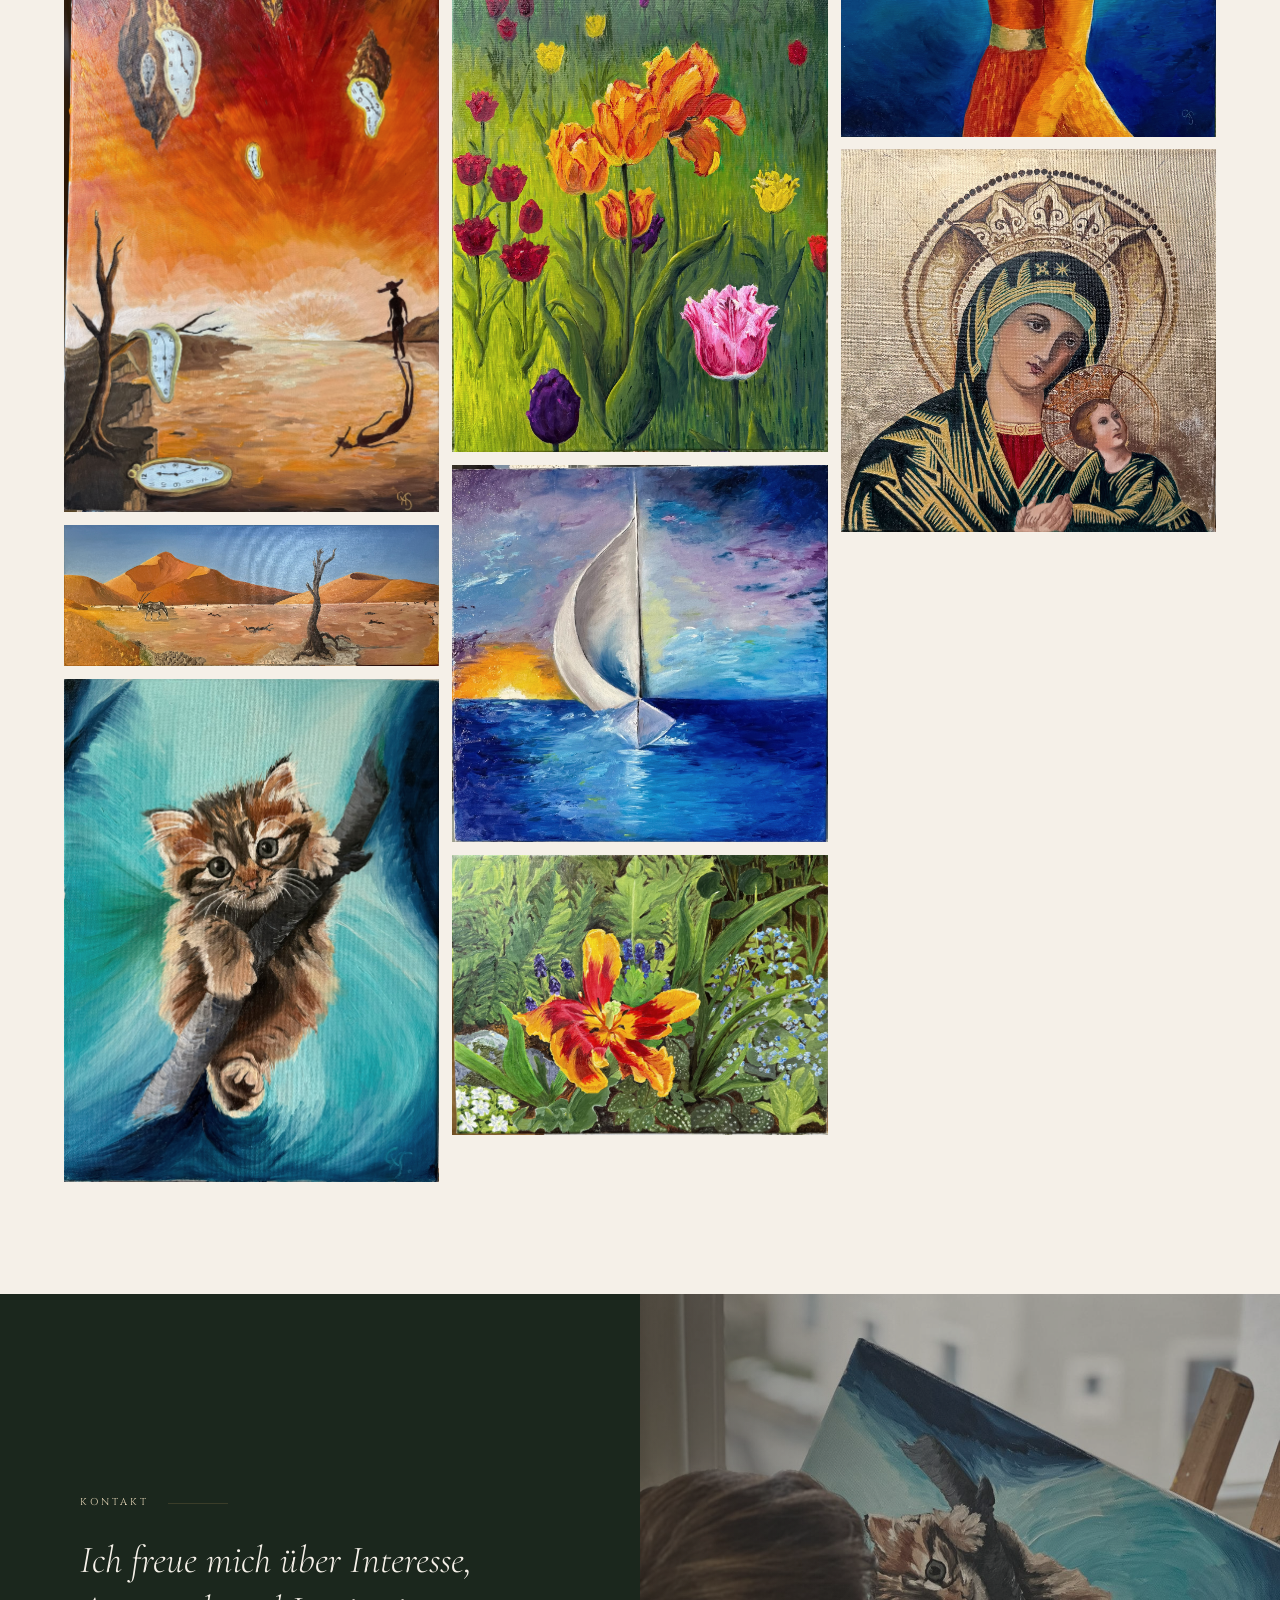
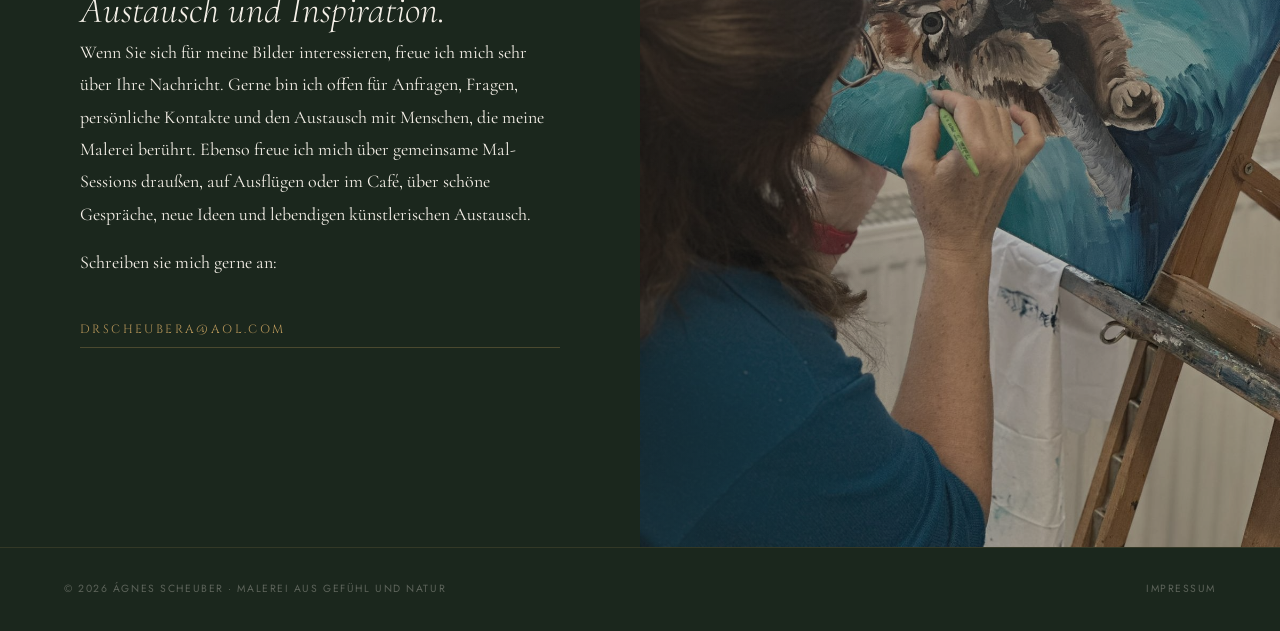
==== commit 7b20bd5f: "Remove selected gallery artworks" ====
--- a/index.html
+++ b/index.html
@@ -1372,13 +1372,11 @@
       <div class="masonry-item"><img src="Ölgemälde/IMG_3709.jpeg" alt="Ölgemälde 3" data-title="Ölgemälde 3" title="Ölgemälde 3"></div>
       <div class="masonry-item"><img src="Ölgemälde/IMG_3881.jpeg" alt="Ölgemälde 4" data-title="Ölgemälde 4" title="Ölgemälde 4"></div>
       <div class="masonry-item"><img src="Ölgemälde/IMG_6016.jpeg" alt="Ölgemälde 5" data-title="Ölgemälde 5" title="Ölgemälde 5"></div>
-      <div class="masonry-item"><img src="Ölgemälde/IMG_6143.jpeg" alt="Ölgemälde 6" data-title="Ölgemälde 6" title="Ölgemälde 6"></div>
-      <div class="masonry-item"><img src="Ölgemälde/IMG_6257.jpeg" alt="Ölgemälde 7" data-title="Ölgemälde 7" title="Ölgemälde 7"></div>
-      <div class="masonry-item"><img src="Ölgemälde/IMG_6439.jpeg" alt="Ölgemälde 8" data-title="Ölgemälde 8" title="Ölgemälde 8"></div>
-      <div class="masonry-item"><img src="Ölgemälde/IMG_6882.jpeg" alt="Ölgemälde 9" data-title="Ölgemälde 9" title="Ölgemälde 9"></div>
-      <div class="masonry-item"><img src="Ölgemälde/IMG_7468.jpeg" alt="Ölgemälde 10" data-title="Ölgemälde 10" title="Ölgemälde 10"></div>
-      <div class="masonry-item"><img src="Ölgemälde/IMG_7502.jpeg" alt="Ölgemälde 11" data-title="Ölgemälde 11" title="Ölgemälde 11"></div>
-      <div class="masonry-item"><img src="Ölgemälde/IMG_8084.jpeg" alt="Ölgemälde 12" data-title="Ölgemälde 12" title="Ölgemälde 12"></div>
+      <div class="masonry-item"><img src="Ölgemälde/IMG_6257.jpeg" alt="Ölgemälde 6" data-title="Ölgemälde 6" title="Ölgemälde 6"></div>
+      <div class="masonry-item"><img src="Ölgemälde/IMG_6882.jpeg" alt="Ölgemälde 7" data-title="Ölgemälde 7" title="Ölgemälde 7"></div>
+      <div class="masonry-item"><img src="Ölgemälde/IMG_7468.jpeg" alt="Ölgemälde 8" data-title="Ölgemälde 8" title="Ölgemälde 8"></div>
+      <div class="masonry-item"><img src="Ölgemälde/IMG_7502.jpeg" alt="Ölgemälde 9" data-title="Ölgemälde 9" title="Ölgemälde 9"></div>
+      <div class="masonry-item"><img src="Ölgemälde/IMG_8084.jpeg" alt="Ölgemälde 10" data-title="Ölgemälde 10" title="Ölgemälde 10"></div>
     </div>
     </div>
 
@@ -1472,35 +1470,33 @@
       <div class="masonry masonry-3">
       <div class="masonry-item"><img src="Acryl & Aquarell/IMG_2098.jpeg" alt="Acryl & Aquarell 1" data-title="Acryl & Aquarell 1" title="Acryl & Aquarell 1"></div>
       <div class="masonry-item"><img src="Acryl & Aquarell/IMG_2368.jpeg" alt="Acryl & Aquarell 2" data-title="Acryl & Aquarell 2" title="Acryl & Aquarell 2"></div>
-      <div class="masonry-item"><img src="Acryl & Aquarell/IMG_2515.jpeg" alt="Acryl & Aquarell 3" data-title="Acryl & Aquarell 3" title="Acryl & Aquarell 3"></div>
-      <div class="masonry-item"><img src="Acryl & Aquarell/IMG_2560.jpeg" alt="Acryl & Aquarell 4" data-title="Acryl & Aquarell 4" title="Acryl & Aquarell 4"></div>
-      <div class="masonry-item"><img src="Acryl & Aquarell/IMG_2562.jpeg" alt="Acryl & Aquarell 5" data-title="Acryl & Aquarell 5" title="Acryl & Aquarell 5"></div>
-      <div class="masonry-item"><img src="Acryl & Aquarell/IMG_2563.jpeg" alt="Acryl & Aquarell 6" data-title="Acryl & Aquarell 6" title="Acryl & Aquarell 6"></div>
-      <div class="masonry-item"><img src="Acryl & Aquarell/IMG_2890.jpeg" alt="Acryl & Aquarell 7" data-title="Acryl & Aquarell 7" title="Acryl & Aquarell 7"></div>
-      <div class="masonry-item"><img src="Acryl & Aquarell/IMG_3073.jpeg" alt="Acryl & Aquarell 8" data-title="Acryl & Aquarell 8" title="Acryl & Aquarell 8"></div>
-      <div class="masonry-item"><img src="Acryl & Aquarell/IMG_3368.jpeg" alt="Acryl & Aquarell 9" data-title="Acryl & Aquarell 9" title="Acryl & Aquarell 9"></div>
-      <div class="masonry-item"><img src="Acryl & Aquarell/IMG_3451.jpeg" alt="Acryl & Aquarell 10" data-title="Acryl & Aquarell 10" title="Acryl & Aquarell 10"></div>
-      <div class="masonry-item"><img src="Acryl & Aquarell/IMG_3588.jpeg" alt="Acryl & Aquarell 11" data-title="Acryl & Aquarell 11" title="Acryl & Aquarell 11"></div>
-      <div class="masonry-item"><img src="Acryl & Aquarell/IMG_4536.jpeg" alt="Acryl & Aquarell 12" data-title="Acryl & Aquarell 12" title="Acryl & Aquarell 12"></div>
-      <div class="masonry-item"><img src="Acryl & Aquarell/IMG_4541.jpeg" alt="Acryl & Aquarell 13" data-title="Acryl & Aquarell 13" title="Acryl & Aquarell 13"></div>
-      <div class="masonry-item"><img src="Acryl & Aquarell/IMG_4542.jpeg" alt="Acryl & Aquarell 14" data-title="Acryl & Aquarell 14" title="Acryl & Aquarell 14"></div>
-      <div class="masonry-item"><img src="Acryl & Aquarell/IMG_4583.jpeg" alt="Acryl & Aquarell 15" data-title="Acryl & Aquarell 15" title="Acryl & Aquarell 15"></div>
-      <div class="masonry-item"><img src="Acryl & Aquarell/IMG_5677.jpeg" alt="Acryl & Aquarell 16" data-title="Acryl & Aquarell 16" title="Acryl & Aquarell 16"></div>
-      <div class="masonry-item"><img src="Acryl & Aquarell/IMG_5679.jpeg" alt="Acryl & Aquarell 17" data-title="Acryl & Aquarell 17" title="Acryl & Aquarell 17"></div>
-      <div class="masonry-item"><img src="Acryl & Aquarell/IMG_5927.jpeg" alt="Acryl & Aquarell 18" data-title="Acryl & Aquarell 18" title="Acryl & Aquarell 18"></div>
-      <div class="masonry-item"><img src="Acryl & Aquarell/IMG_5928.jpeg" alt="Acryl & Aquarell 19" data-title="Acryl & Aquarell 19" title="Acryl & Aquarell 19"></div>
-      <div class="masonry-item"><img src="Acryl & Aquarell/IMG_6173.jpeg" alt="Acryl & Aquarell 20" data-title="Acryl & Aquarell 20" title="Acryl & Aquarell 20"></div>
-      <div class="masonry-item"><img src="Acryl & Aquarell/IMG_6216.jpeg" alt="Acryl & Aquarell 21" data-title="Acryl & Aquarell 21" title="Acryl & Aquarell 21"></div>
-      <div class="masonry-item"><img src="Acryl & Aquarell/IMG_6316.jpeg" alt="Acryl & Aquarell 22" data-title="Acryl & Aquarell 22" title="Acryl & Aquarell 22"></div>
-      <div class="masonry-item"><img src="Acryl & Aquarell/IMG_6334.jpeg" alt="Acryl & Aquarell 23" data-title="Acryl & Aquarell 23" title="Acryl & Aquarell 23"></div>
-      <div class="masonry-item"><img src="Acryl & Aquarell/IMG_6611.jpeg" alt="Acryl & Aquarell 24" data-title="Acryl & Aquarell 24" title="Acryl & Aquarell 24"></div>
-      <div class="masonry-item"><img src="Acryl & Aquarell/IMG_6626.jpeg" alt="Acryl & Aquarell 25" data-title="Acryl & Aquarell 25" title="Acryl & Aquarell 25"></div>
-      <div class="masonry-item"><img src="Acryl & Aquarell/IMG_6789.jpeg" alt="Acryl & Aquarell 26" data-title="Acryl & Aquarell 26" title="Acryl & Aquarell 26"></div>
-      <div class="masonry-item"><img src="Acryl & Aquarell/IMG_6790.jpeg" alt="Acryl & Aquarell 27" data-title="Acryl & Aquarell 27" title="Acryl & Aquarell 27"></div>
-      <div class="masonry-item"><img src="Acryl & Aquarell/IMG_7663.jpeg" alt="Acryl & Aquarell 28" data-title="Acryl & Aquarell 28" title="Acryl & Aquarell 28"></div>
-      <div class="masonry-item"><img src="Acryl & Aquarell/IMG_7929.jpeg" alt="Acryl & Aquarell 29" data-title="Acryl & Aquarell 29" title="Acryl & Aquarell 29"></div>
-      <div class="masonry-item"><img src="Acryl & Aquarell/IMG_7948.jpeg" alt="Acryl & Aquarell 30" data-title="Acryl & Aquarell 30" title="Acryl & Aquarell 30"></div>
-      <div class="masonry-item"><img src="Acryl & Aquarell/IMG_9549.jpeg" alt="Acryl & Aquarell 31" data-title="Acryl & Aquarell 31" title="Acryl & Aquarell 31"></div>
+      <div class="masonry-item"><img src="Acryl & Aquarell/IMG_2560.jpeg" alt="Acryl & Aquarell 3" data-title="Acryl & Aquarell 3" title="Acryl & Aquarell 3"></div>
+      <div class="masonry-item"><img src="Acryl & Aquarell/IMG_2562.jpeg" alt="Acryl & Aquarell 4" data-title="Acryl & Aquarell 4" title="Acryl & Aquarell 4"></div>
+      <div class="masonry-item"><img src="Acryl & Aquarell/IMG_2563.jpeg" alt="Acryl & Aquarell 5" data-title="Acryl & Aquarell 5" title="Acryl & Aquarell 5"></div>
+      <div class="masonry-item"><img src="Acryl & Aquarell/IMG_2890.jpeg" alt="Acryl & Aquarell 6" data-title="Acryl & Aquarell 6" title="Acryl & Aquarell 6"></div>
+      <div class="masonry-item"><img src="Acryl & Aquarell/IMG_3073.jpeg" alt="Acryl & Aquarell 7" data-title="Acryl & Aquarell 7" title="Acryl & Aquarell 7"></div>
+      <div class="masonry-item"><img src="Acryl & Aquarell/IMG_3368.jpeg" alt="Acryl & Aquarell 8" data-title="Acryl & Aquarell 8" title="Acryl & Aquarell 8"></div>
+      <div class="masonry-item"><img src="Acryl & Aquarell/IMG_3451.jpeg" alt="Acryl & Aquarell 9" data-title="Acryl & Aquarell 9" title="Acryl & Aquarell 9"></div>
+      <div class="masonry-item"><img src="Acryl & Aquarell/IMG_3588.jpeg" alt="Acryl & Aquarell 10" data-title="Acryl & Aquarell 10" title="Acryl & Aquarell 10"></div>
+      <div class="masonry-item"><img src="Acryl & Aquarell/IMG_4536.jpeg" alt="Acryl & Aquarell 11" data-title="Acryl & Aquarell 11" title="Acryl & Aquarell 11"></div>
+      <div class="masonry-item"><img src="Acryl & Aquarell/IMG_4541.jpeg" alt="Acryl & Aquarell 12" data-title="Acryl & Aquarell 12" title="Acryl & Aquarell 12"></div>
+      <div class="masonry-item"><img src="Acryl & Aquarell/IMG_4542.jpeg" alt="Acryl & Aquarell 13" data-title="Acryl & Aquarell 13" title="Acryl & Aquarell 13"></div>
+      <div class="masonry-item"><img src="Acryl & Aquarell/IMG_4583.jpeg" alt="Acryl & Aquarell 14" data-title="Acryl & Aquarell 14" title="Acryl & Aquarell 14"></div>
+      <div class="masonry-item"><img src="Acryl & Aquarell/IMG_5677.jpeg" alt="Acryl & Aquarell 15" data-title="Acryl & Aquarell 15" title="Acryl & Aquarell 15"></div>
+      <div class="masonry-item"><img src="Acryl & Aquarell/IMG_5679.jpeg" alt="Acryl & Aquarell 16" data-title="Acryl & Aquarell 16" title="Acryl & Aquarell 16"></div>
+      <div class="masonry-item"><img src="Acryl & Aquarell/IMG_5927.jpeg" alt="Acryl & Aquarell 17" data-title="Acryl & Aquarell 17" title="Acryl & Aquarell 17"></div>
+      <div class="masonry-item"><img src="Acryl & Aquarell/IMG_5928.jpeg" alt="Acryl & Aquarell 18" data-title="Acryl & Aquarell 18" title="Acryl & Aquarell 18"></div>
+      <div class="masonry-item"><img src="Acryl & Aquarell/IMG_6173.jpeg" alt="Acryl & Aquarell 19" data-title="Acryl & Aquarell 19" title="Acryl & Aquarell 19"></div>
+      <div class="masonry-item"><img src="Acryl & Aquarell/IMG_6316.jpeg" alt="Acryl & Aquarell 20" data-title="Acryl & Aquarell 20" title="Acryl & Aquarell 20"></div>
+      <div class="masonry-item"><img src="Acryl & Aquarell/IMG_6334.jpeg" alt="Acryl & Aquarell 21" data-title="Acryl & Aquarell 21" title="Acryl & Aquarell 21"></div>
+      <div class="masonry-item"><img src="Acryl & Aquarell/IMG_6611.jpeg" alt="Acryl & Aquarell 22" data-title="Acryl & Aquarell 22" title="Acryl & Aquarell 22"></div>
+      <div class="masonry-item"><img src="Acryl & Aquarell/IMG_6626.jpeg" alt="Acryl & Aquarell 23" data-title="Acryl & Aquarell 23" title="Acryl & Aquarell 23"></div>
+      <div class="masonry-item"><img src="Acryl & Aquarell/IMG_6789.jpeg" alt="Acryl & Aquarell 24" data-title="Acryl & Aquarell 24" title="Acryl & Aquarell 24"></div>
+      <div class="masonry-item"><img src="Acryl & Aquarell/IMG_6790.jpeg" alt="Acryl & Aquarell 25" data-title="Acryl & Aquarell 25" title="Acryl & Aquarell 25"></div>
+      <div class="masonry-item"><img src="Acryl & Aquarell/IMG_7663.jpeg" alt="Acryl & Aquarell 26" data-title="Acryl & Aquarell 26" title="Acryl & Aquarell 26"></div>
+      <div class="masonry-item"><img src="Acryl & Aquarell/IMG_7929.jpeg" alt="Acryl & Aquarell 27" data-title="Acryl & Aquarell 27" title="Acryl & Aquarell 27"></div>
+      <div class="masonry-item"><img src="Acryl & Aquarell/IMG_7948.jpeg" alt="Acryl & Aquarell 28" data-title="Acryl & Aquarell 28" title="Acryl & Aquarell 28"></div>
+      <div class="masonry-item"><img src="Acryl & Aquarell/IMG_9549.jpeg" alt="Acryl & Aquarell 29" data-title="Acryl & Aquarell 29" title="Acryl & Aquarell 29"></div>
     </div>
     </div>
   </div>
@@ -1576,6 +1572,7 @@
   // Lightbox
   const lb = document.getElementById('lightbox');
   const lbImg = document.getElementById('lightbox-img');
+  const lbCaption = document.getElementById('lightbox-caption');
 
   document.querySelectorAll('.masonry-item img, .lieblings-img-wrap img').forEach(img => {
     img.style.cursor = 'zoom-in';
@@ -1685,3 +1682,4 @@
 
 
 
+
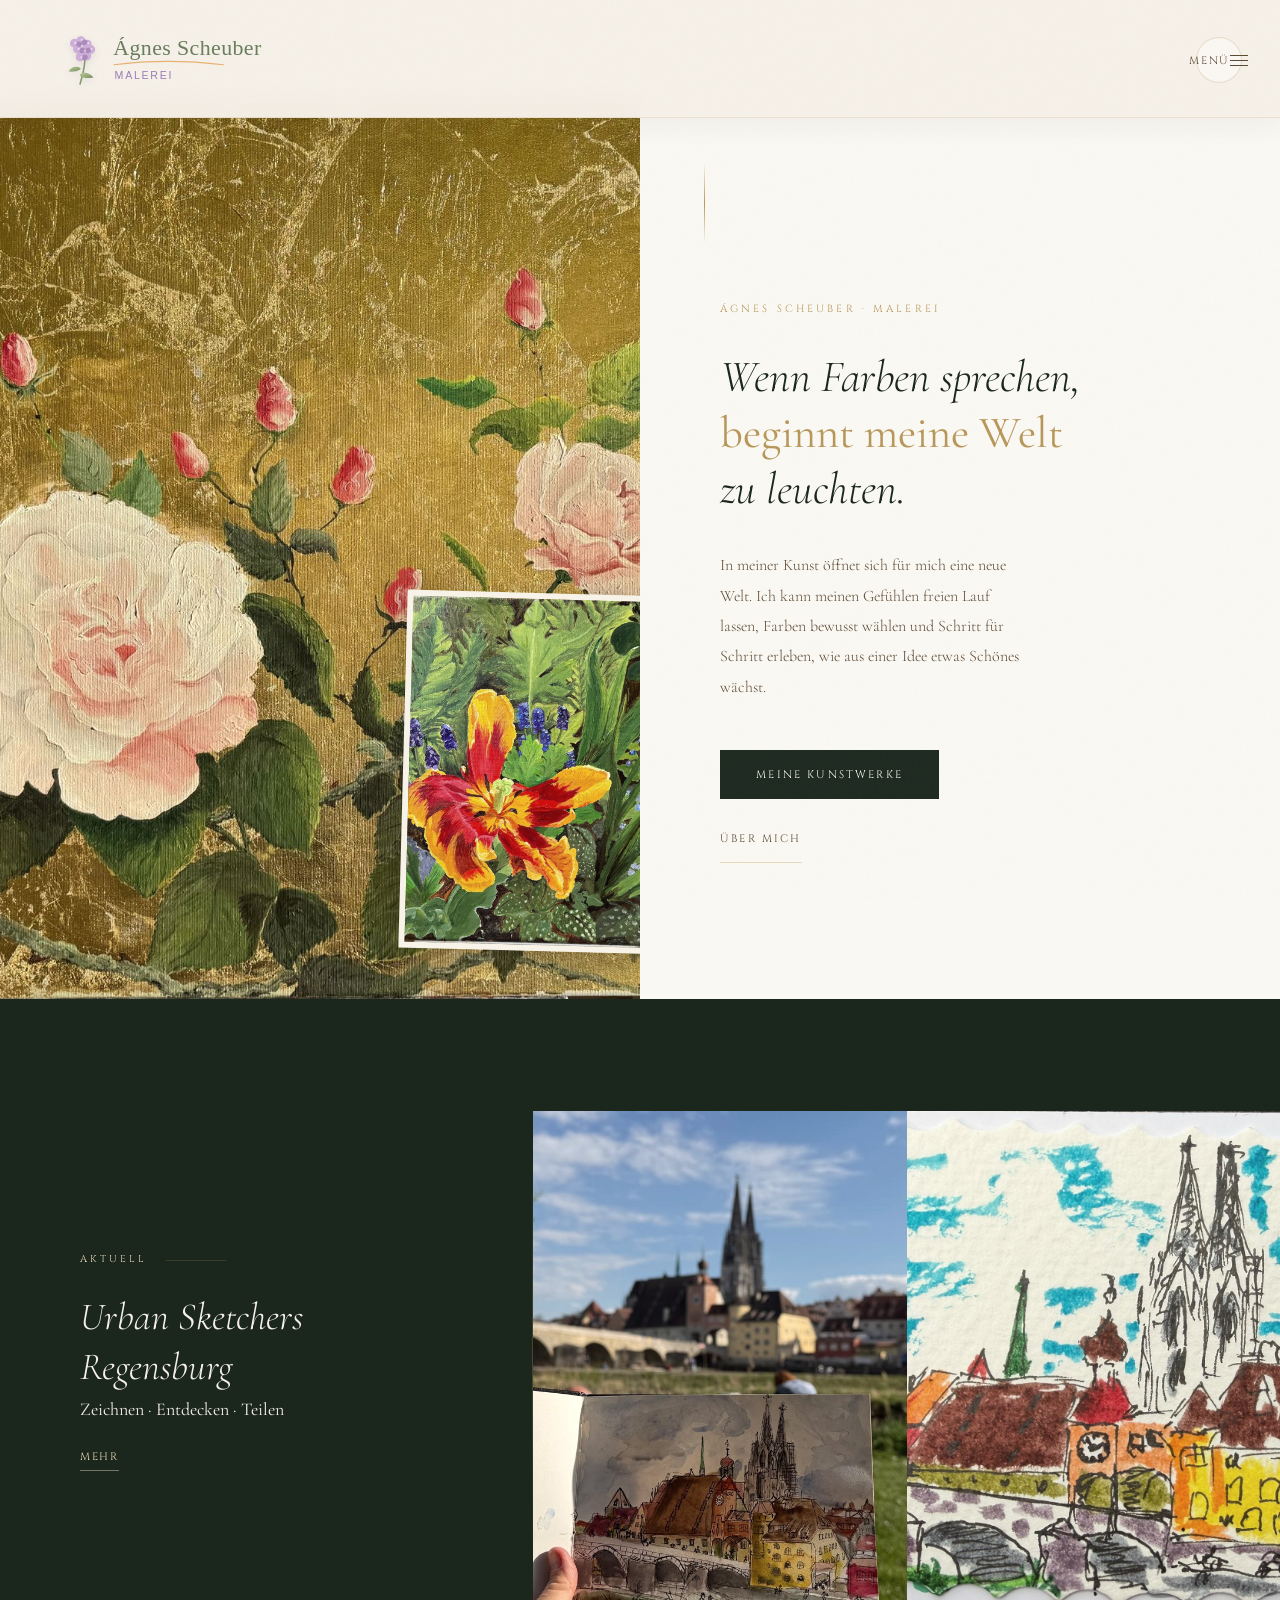
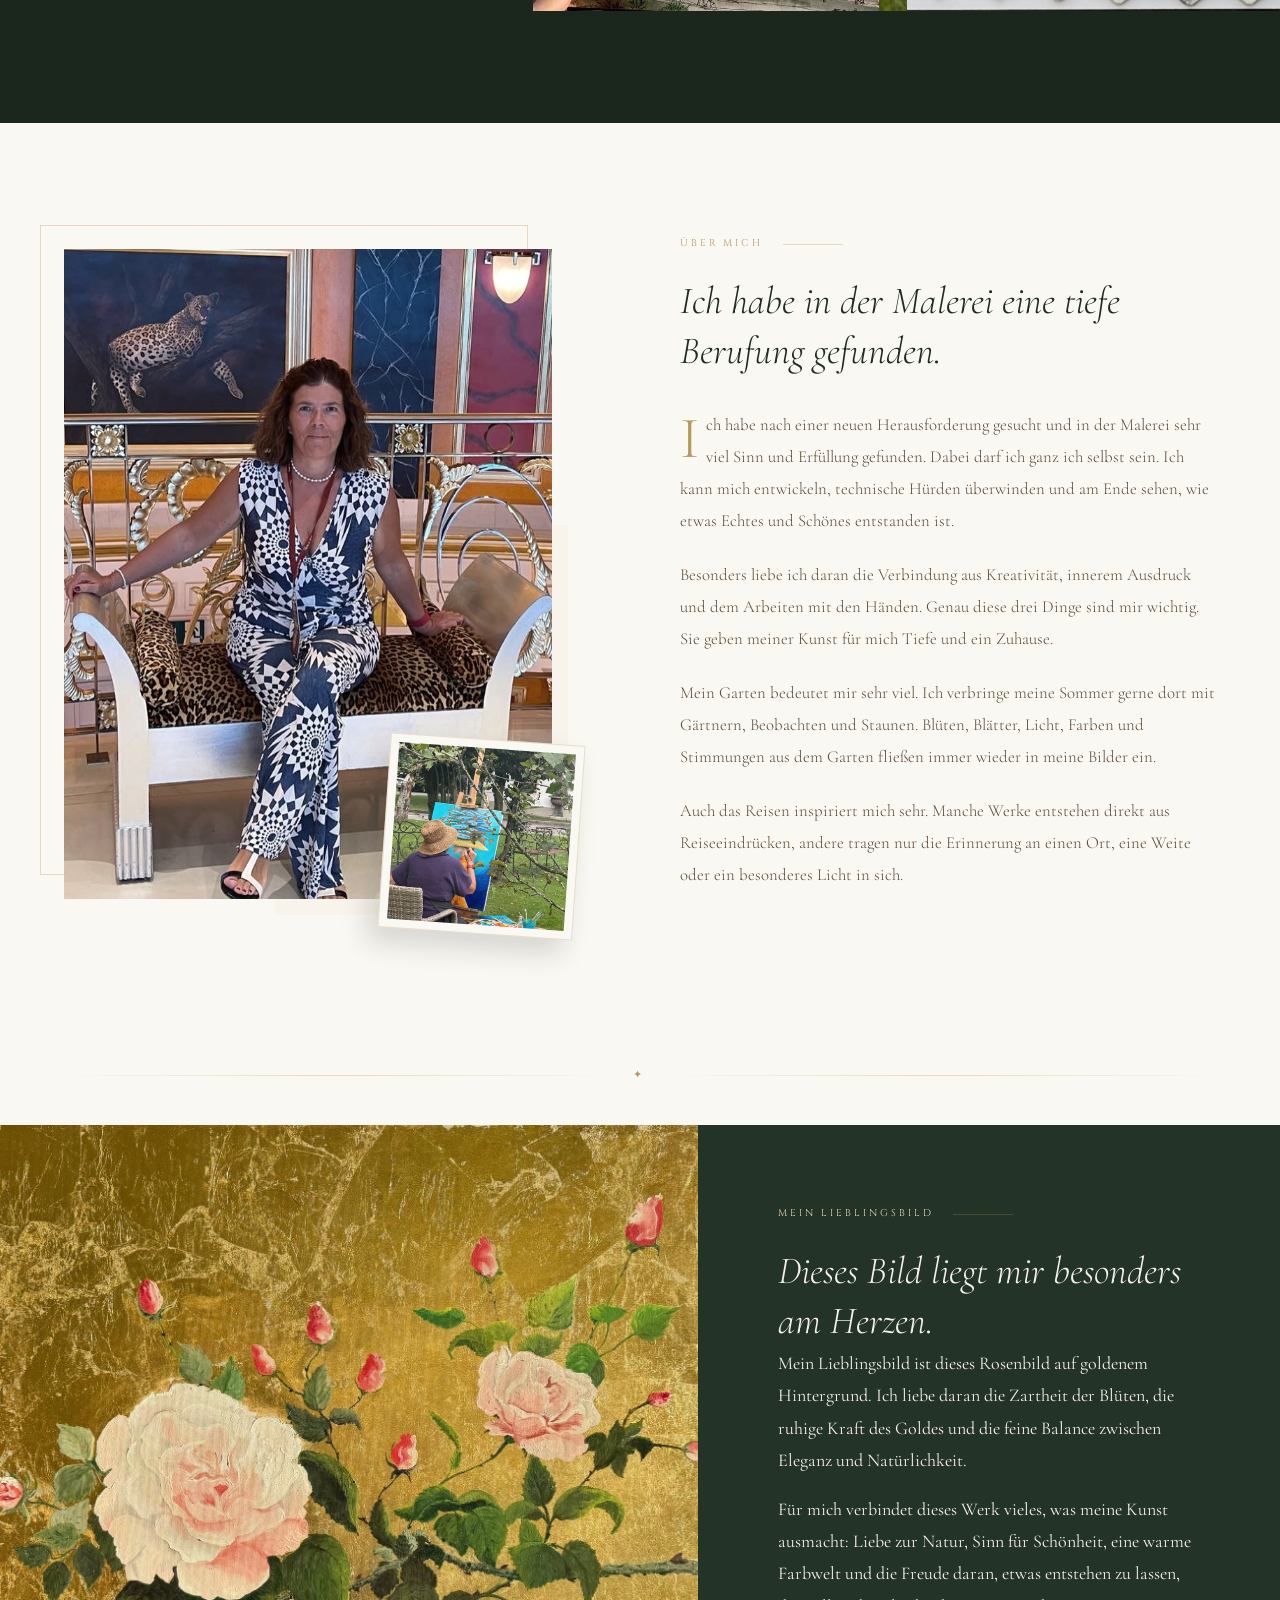
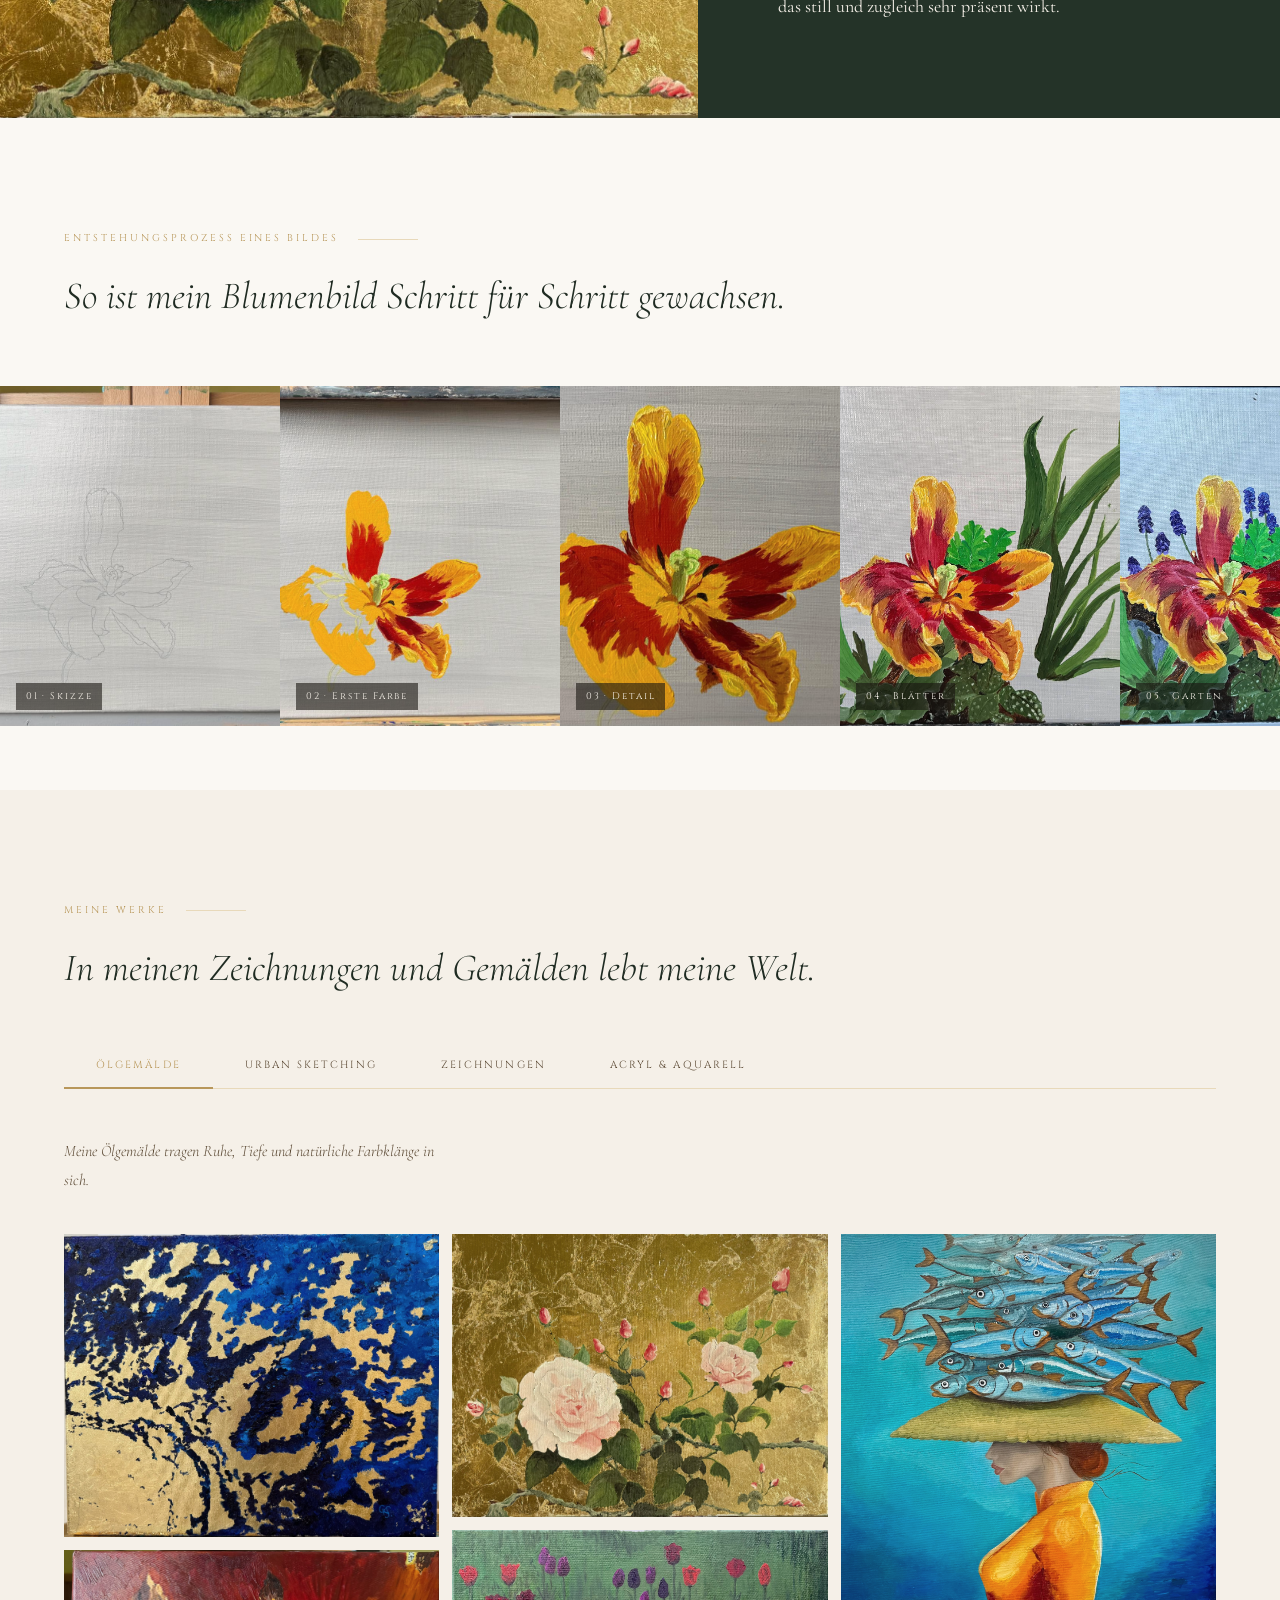
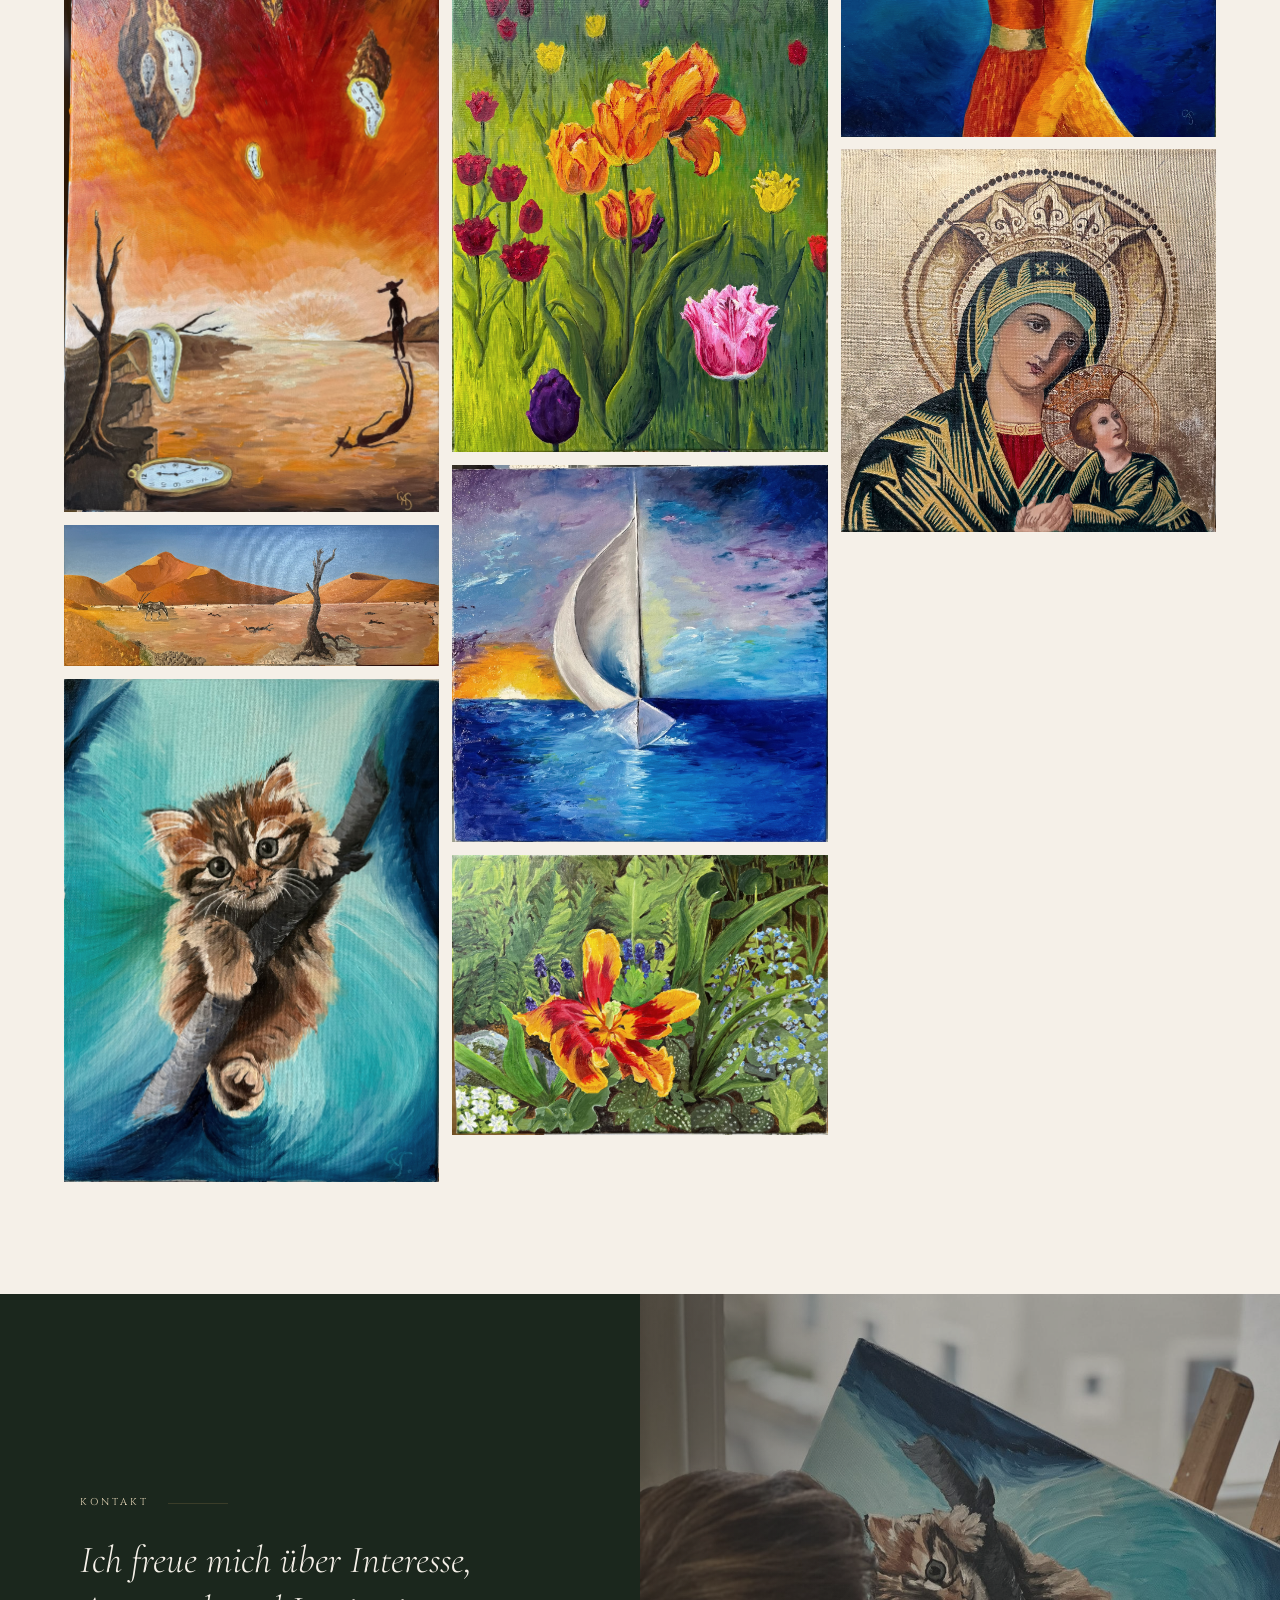
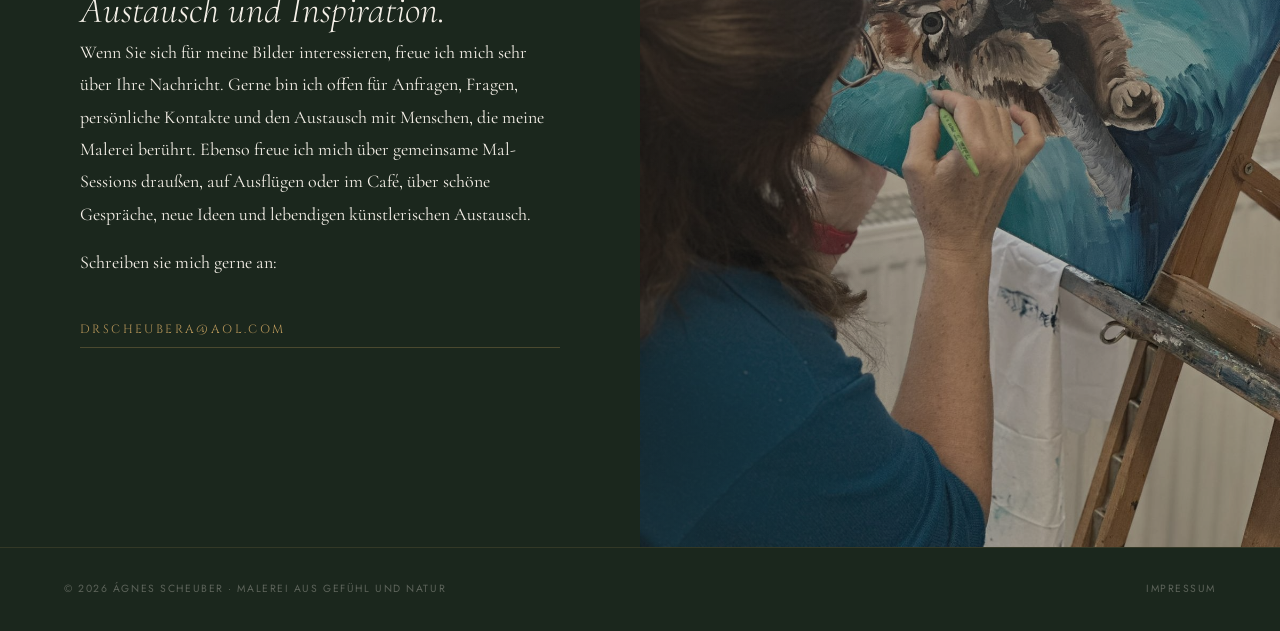
==== commit b7fb2882: "Promote urban sketching and add acrylic artwork" ====
--- a/index.html
+++ b/index.html
@@ -1300,7 +1300,7 @@
 <!-- ENTSTEHUNGSPROZESS -->
 <section class="entstehung" id="entstehung">
   <div class="container entstehung-header">
-    <span class="section-label fade-up">Mein Entstehungsprozess</span>
+    <span class="section-label fade-up">Entstehungsprozess eines Bildes</span>
     <h2 class="section-title fade-up">So ist mein Blumenbild Schritt für Schritt gewachsen.</h2>
   </div>
   <div class="process-strip">
@@ -1342,7 +1342,7 @@
     <h2 class="section-title fade-up" style="margin-bottom:3rem;">In meinen Zeichnungen und Gemälden lebt meine Welt.</h2>
     <div class="gallery-tabs">
       <button class="tab-btn active" data-tab="natur">Ölgemälde</button>
-      <button class="tab-btn" data-tab="reisen">Sketching</button>
+      <button class="tab-btn" data-tab="reisen">Urban Sketching</button>
       <button class="tab-btn" data-tab="zeichnungen">Zeichnungen</button>
       <button class="tab-btn" data-tab="traum">Acryl &amp; Aquarell</button>
     </div>
@@ -1380,61 +1380,10 @@
     </div>
     </div>
 
-    <!-- REISEN & ORTE -->
+        <!-- REISEN & ORTE -->
     <div class="tab-panel" id="tab-reisen">
-      <p style="font-style:italic;color:var(--brown);font-size:1rem;max-width:55ch;margin-bottom:2.5rem;font-weight:300;">Im Sketching halte ich Eindrücke, Bewegungen und besondere Momente spontan fest.</p>
-      <div class="sketch-subtabs">
-        <button class="sketch-subtab-btn active" data-sketch-tab="classic">Sketching</button>
-        <button class="sketch-subtab-btn" data-sketch-tab="urban">Urban Sketching</button>
-      </div>
-      <div class="sketch-subpanel active" id="sketch-classic">
-        <div class="masonry masonry-3">
-          <div class="masonry-item"><img src="Sketching/IMG_2609.jpeg" alt="Sketching 1" data-title="Sketching 1" title="Sketching 1"></div>
-          <div class="masonry-item"><img src="Sketching/IMG_2711.jpeg" alt="Sketching 2" data-title="Sketching 2" title="Sketching 2"></div>
-          <div class="masonry-item"><img src="Sketching/IMG_2712.jpeg" alt="Sketching 3" data-title="Sketching 3" title="Sketching 3"></div>
-          <div class="masonry-item"><img src="Sketching/IMG_2719.jpeg" alt="Sketching 4" data-title="Sketching 4" title="Sketching 4"></div>
-          <div class="masonry-item"><img src="Sketching/IMG_2720.jpeg" alt="Sketching 5" data-title="Sketching 5" title="Sketching 5"></div>
-          <div class="masonry-item"><img src="Sketching/IMG_3133.jpeg" alt="Sketching 6" data-title="Sketching 6" title="Sketching 6"></div>
-          <div class="masonry-item"><img src="Sketching/IMG_3530.jpeg" alt="Sketching 7" data-title="Sketching 7" title="Sketching 7"></div>
-          <div class="masonry-item"><img src="Sketching/IMG_3682.jpeg" alt="Sketching 8" data-title="Sketching 8" title="Sketching 8"></div>
-          <div class="masonry-item"><img src="Sketching/IMG_3826.jpeg" alt="Sketching 9" data-title="Sketching 9" title="Sketching 9"></div>
-          <div class="masonry-item"><img src="Sketching/IMG_3828.jpeg" alt="Sketching 10" data-title="Sketching 10" title="Sketching 10"></div>
-          <div class="masonry-item"><img src="Sketching/IMG_3829.jpeg" alt="Sketching 11" data-title="Sketching 11" title="Sketching 11"></div>
-          <div class="masonry-item"><img src="Sketching/IMG_3883.jpeg" alt="Sketching 12" data-title="Sketching 12" title="Sketching 12"></div>
-          <div class="masonry-item"><img src="Sketching/IMG_3916.jpeg" alt="Sketching 13" data-title="Sketching 13" title="Sketching 13"></div>
-          <div class="masonry-item"><img src="Sketching/IMG_3918.jpeg" alt="Sketching 14" data-title="Sketching 14" title="Sketching 14"></div>
-          <div class="masonry-item"><img src="Sketching/IMG_3919.jpeg" alt="Sketching 15" data-title="Sketching 15" title="Sketching 15"></div>
-          <div class="masonry-item"><img src="Sketching/IMG_4543.jpeg" alt="Sketching 16" data-title="Sketching 16" title="Sketching 16"></div>
-          <div class="masonry-item"><img src="Sketching/IMG_4544.jpeg" alt="Sketching 17" data-title="Sketching 17" title="Sketching 17"></div>
-          <div class="masonry-item"><img src="Sketching/IMG_4565.jpeg" alt="Sketching 18" data-title="Sketching 18" title="Sketching 18"></div>
-          <div class="masonry-item"><img src="Sketching/IMG_4864.jpeg" alt="Sketching 19" data-title="Sketching 19" title="Sketching 19"></div>
-          <div class="masonry-item"><img src="Sketching/IMG_4865.jpeg" alt="Sketching 20" data-title="Sketching 20" title="Sketching 20"></div>
-          <div class="masonry-item"><img src="Sketching/IMG_4866.jpeg" alt="Sketching 21" data-title="Sketching 21" title="Sketching 21"></div>
-          <div class="masonry-item"><img src="Sketching/IMG_4869.jpeg" alt="Sketching 22" data-title="Sketching 22" title="Sketching 22"></div>
-          <div class="masonry-item"><img src="Sketching/IMG_5134.jpeg" alt="Sketching 23" data-title="Sketching 23" title="Sketching 23"></div>
-          <div class="masonry-item"><img src="Sketching/IMG_5135.jpeg" alt="Sketching 24" data-title="Sketching 24" title="Sketching 24"></div>
-          <div class="masonry-item"><img src="Sketching/IMG_5334.jpeg" alt="Sketching 25" data-title="Sketching 25" title="Sketching 25"></div>
-          <div class="masonry-item"><img src="Sketching/IMG_5335.jpeg" alt="Sketching 26" data-title="Sketching 26" title="Sketching 26"></div>
-          <div class="masonry-item"><img src="Sketching/IMG_5655.jpeg" alt="Sketching 27" data-title="Sketching 27" title="Sketching 27"></div>
-          <div class="masonry-item"><img src="Sketching/IMG_5684.jpeg" alt="Sketching 28" data-title="Sketching 28" title="Sketching 28"></div>
-          <div class="masonry-item"><img src="Sketching/IMG_6349.jpeg" alt="Sketching 29" data-title="Sketching 29" title="Sketching 29"></div>
-          <div class="masonry-item"><img src="Sketching/IMG_6382.jpeg" alt="Sketching 30" data-title="Sketching 30" title="Sketching 30"></div>
-          <div class="masonry-item"><img src="Sketching/IMG_6513.jpeg" alt="Sketching 31" data-title="Sketching 31" title="Sketching 31"></div>
-          <div class="masonry-item"><img src="Sketching/IMG_6514.jpeg" alt="Sketching 32" data-title="Sketching 32" title="Sketching 32"></div>
-          <div class="masonry-item"><img src="Sketching/IMG_6517.jpeg" alt="Sketching 33" data-title="Sketching 33" title="Sketching 33"></div>
-          <div class="masonry-item"><img src="Sketching/IMG_6521.jpeg" alt="Sketching 34" data-title="Sketching 34" title="Sketching 34"></div>
-          <div class="masonry-item"><img src="Sketching/IMG_6522.jpeg" alt="Sketching 35" data-title="Sketching 35" title="Sketching 35"></div>
-          <div class="masonry-item"><img src="Sketching/IMG_6525.jpeg" alt="Sketching 36" data-title="Sketching 36" title="Sketching 36"></div>
-          <div class="masonry-item"><img src="Sketching/IMG_6526.jpeg" alt="Sketching 37" data-title="Sketching 37" title="Sketching 37"></div>
-          <div class="masonry-item"><img src="Sketching/IMG_6822.jpeg" alt="Sketching 38" data-title="Sketching 38" title="Sketching 38"></div>
-          <div class="masonry-item"><img src="Sketching/IMG_6823.jpeg" alt="Sketching 39" data-title="Sketching 39" title="Sketching 39"></div>
-          <div class="masonry-item"><img src="Sketching/IMG_7069.jpeg" alt="Sketching 40" data-title="Sketching 40" title="Sketching 40"></div>
-          <div class="masonry-item"><img src="Sketching/IMG_7128.jpeg" alt="Sketching 41" data-title="Sketching 41" title="Sketching 41"></div>
-        </div>
-      </div>
-      <div class="sketch-subpanel" id="sketch-urban">
-        <div class="gallery-subsection-title">Urban Sketching</div>
-        <div class="masonry masonry-3">
+      <p style="font-style:italic;color:var(--brown);font-size:1rem;max-width:55ch;margin-bottom:2.5rem;font-weight:300;">Im Urban Sketching halte ich Orte, Atmosphäre und besondere Momente spontan fest.</p>
+      <div class="masonry masonry-3">
           <div class="masonry-item"><img src="Sketching/Urban Sketching/IMG_2713.jpeg" alt="Urban Sketching 1" data-title="Urban Sketching 1" title="Urban Sketching 1"></div>
           <div class="masonry-item"><img src="Sketching/Urban Sketching/IMG_2716.jpeg" alt="Urban Sketching 2" data-title="Urban Sketching 2" title="Urban Sketching 2"></div>
           <div class="masonry-item"><img src="Sketching/Urban Sketching/IMG_3945.jpeg" alt="Urban Sketching 3" data-title="Urban Sketching 3" title="Urban Sketching 3"></div>
@@ -1460,7 +1409,6 @@
           <div class="masonry-item"><img src="Sketching/Urban Sketching/IMG_7283.jpeg" alt="Urban Sketching 23" data-title="Urban Sketching 23" title="Urban Sketching 23"></div>
           <div class="masonry-item"><img src="Sketching/Urban Sketching/IMG_7289.jpeg" alt="Urban Sketching 24" data-title="Urban Sketching 24" title="Urban Sketching 24"></div>
           <div class="masonry-item"><img src="Sketching/Urban Sketching/IMG_7292.jpeg" alt="Urban Sketching 25" data-title="Urban Sketching 25" title="Urban Sketching 25"></div>
-        </div>
       </div>
     </div>
 
@@ -1497,6 +1445,7 @@
       <div class="masonry-item"><img src="Acryl & Aquarell/IMG_7929.jpeg" alt="Acryl & Aquarell 27" data-title="Acryl & Aquarell 27" title="Acryl & Aquarell 27"></div>
       <div class="masonry-item"><img src="Acryl & Aquarell/IMG_7948.jpeg" alt="Acryl & Aquarell 28" data-title="Acryl & Aquarell 28" title="Acryl & Aquarell 28"></div>
       <div class="masonry-item"><img src="Acryl & Aquarell/IMG_9549.jpeg" alt="Acryl & Aquarell 29" data-title="Acryl & Aquarell 29" title="Acryl & Aquarell 29"></div>
+      <div class="masonry-item"><img src="Acryl & Aquarell/WhatsApp Image 2026-06-28 at 13.56.19.jpeg" alt="Acryl & Aquarell 30" data-title="Acryl & Aquarell 30" title="Acryl & Aquarell 30"></div>
     </div>
     </div>
   </div>
@@ -1683,3 +1632,5 @@
 
 
 
+
+
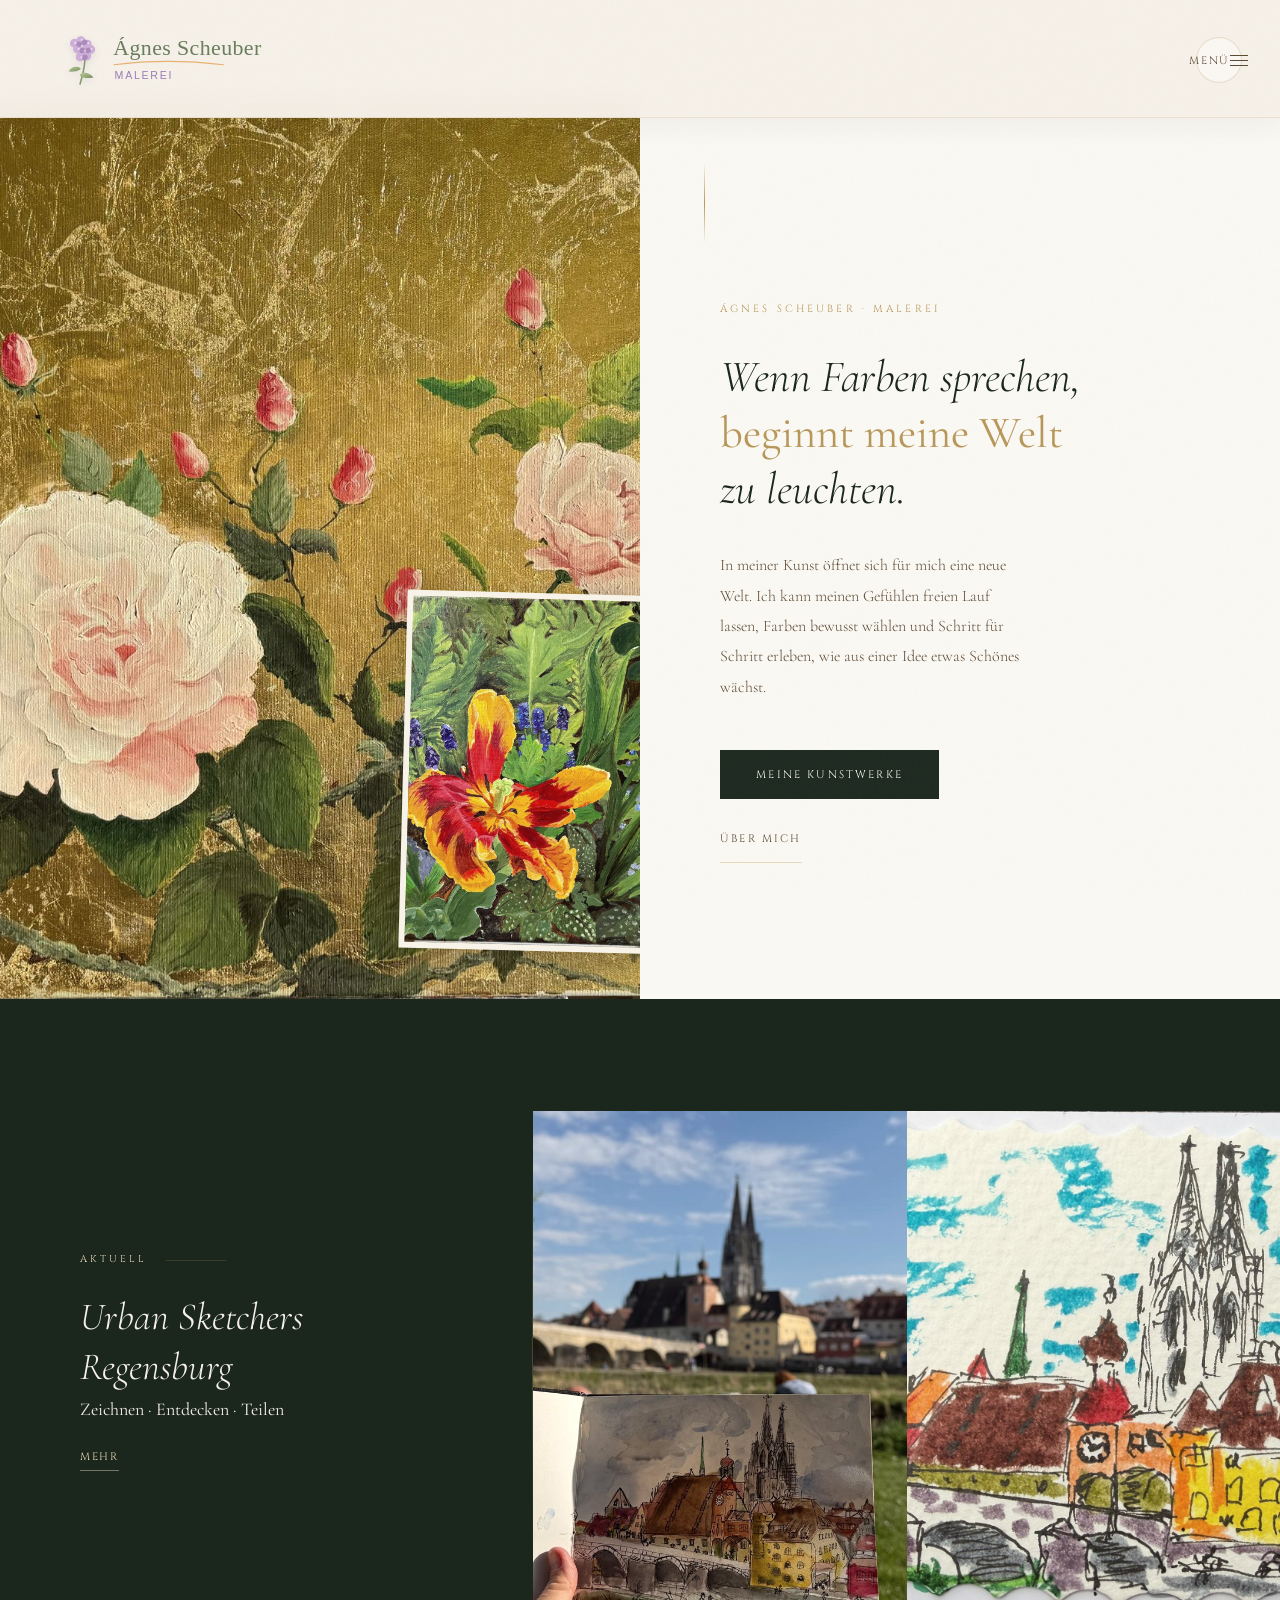
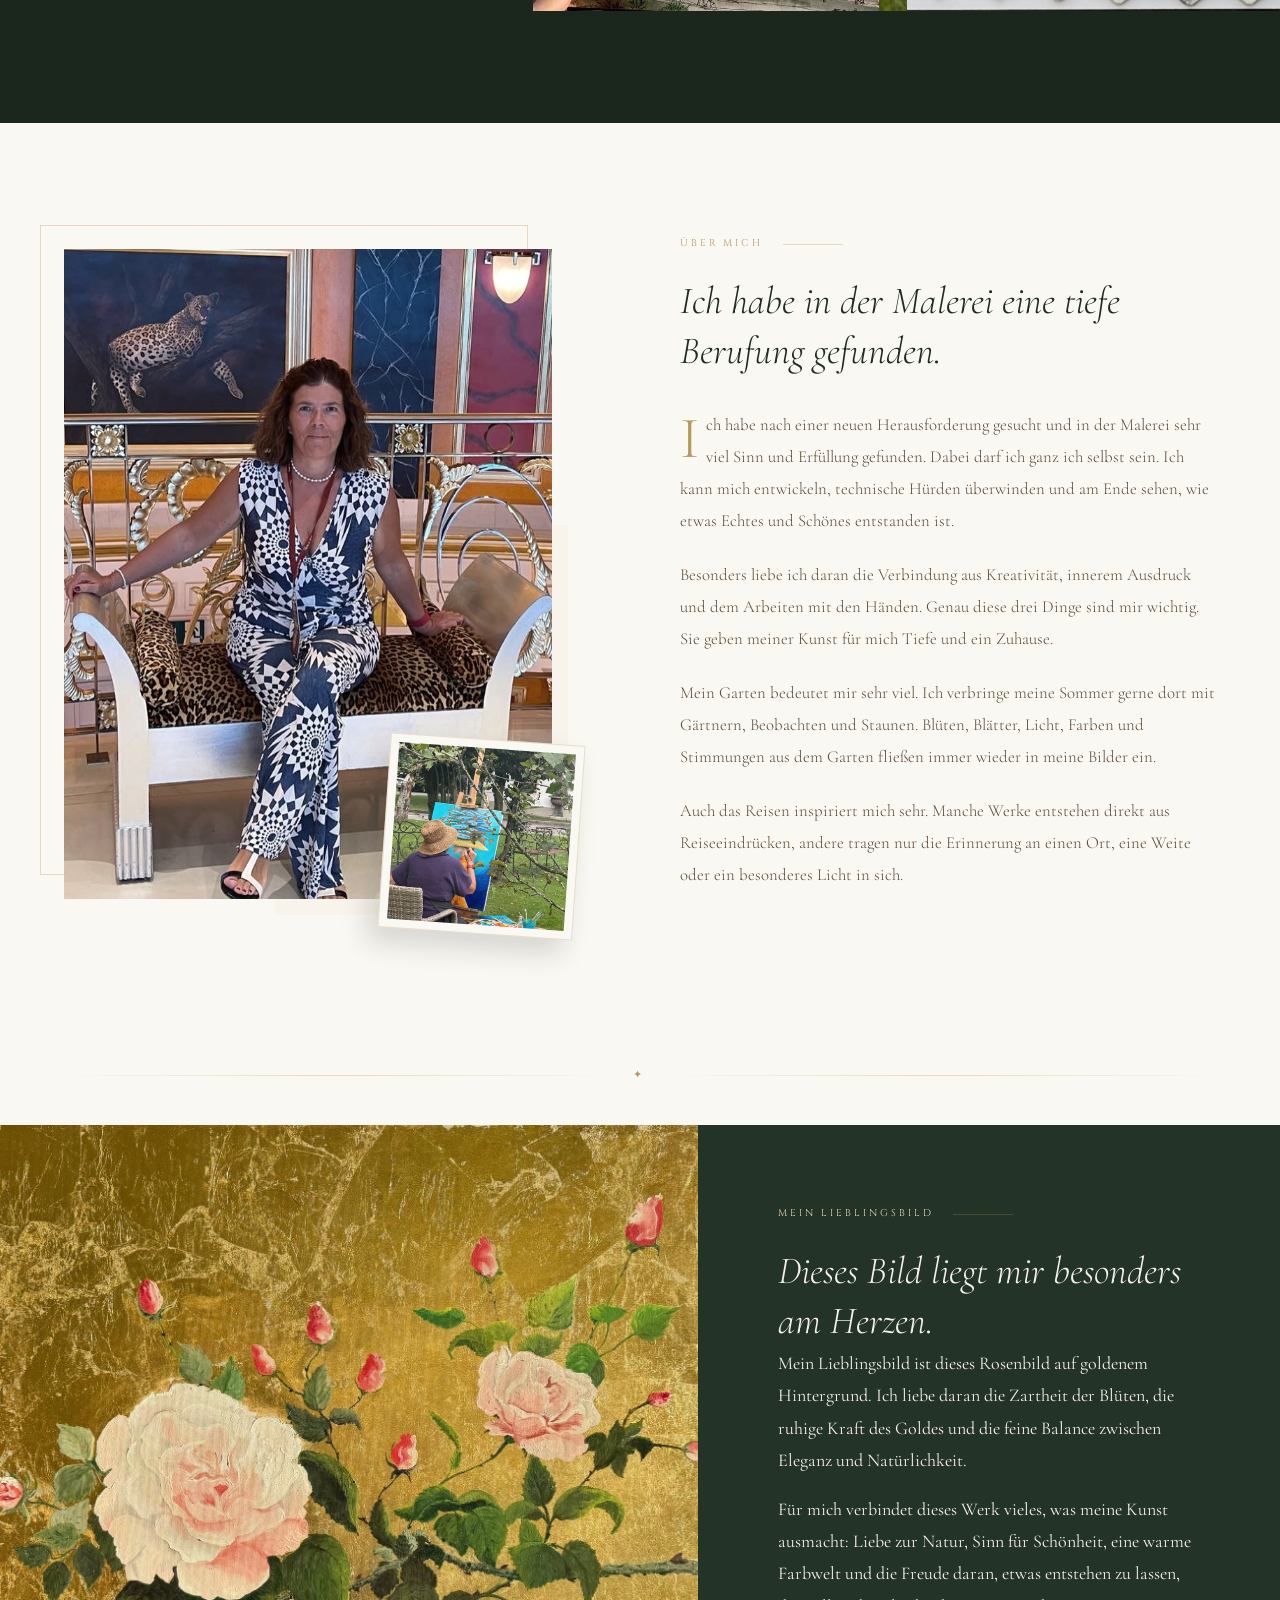
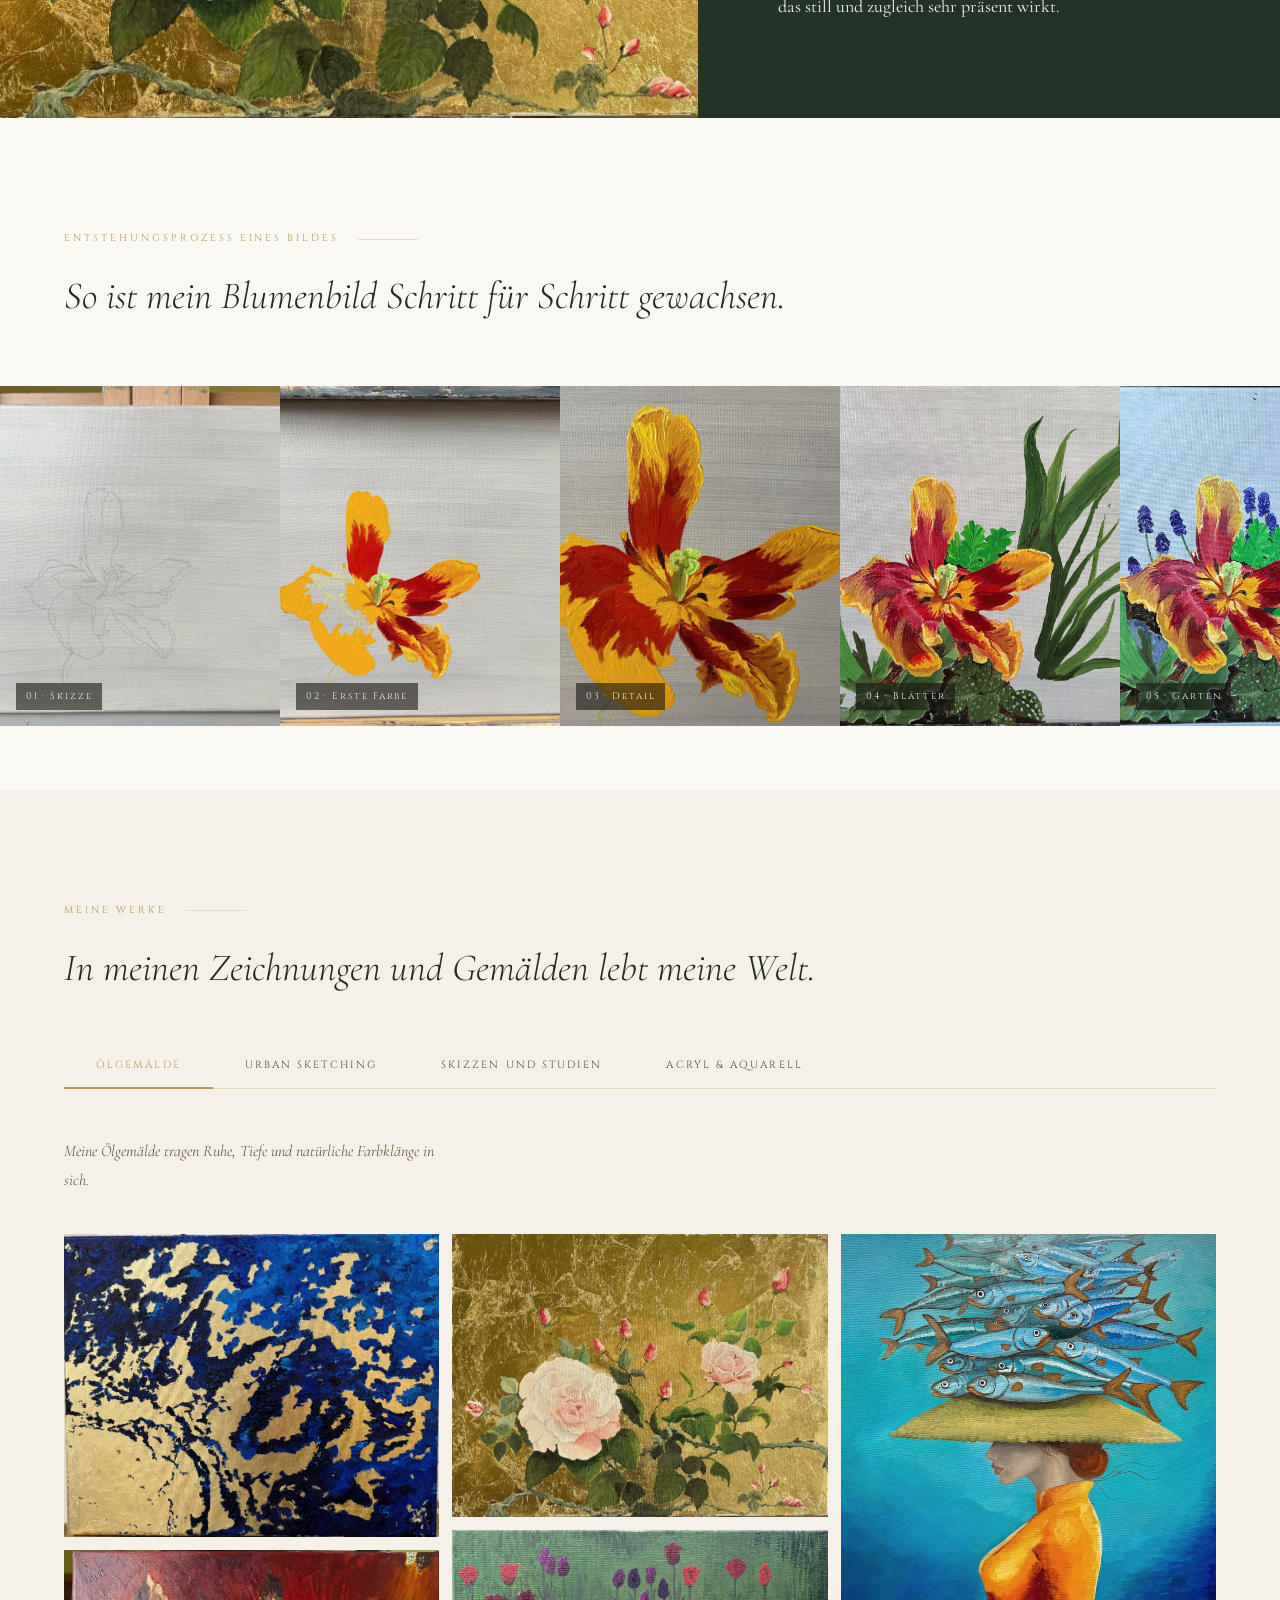
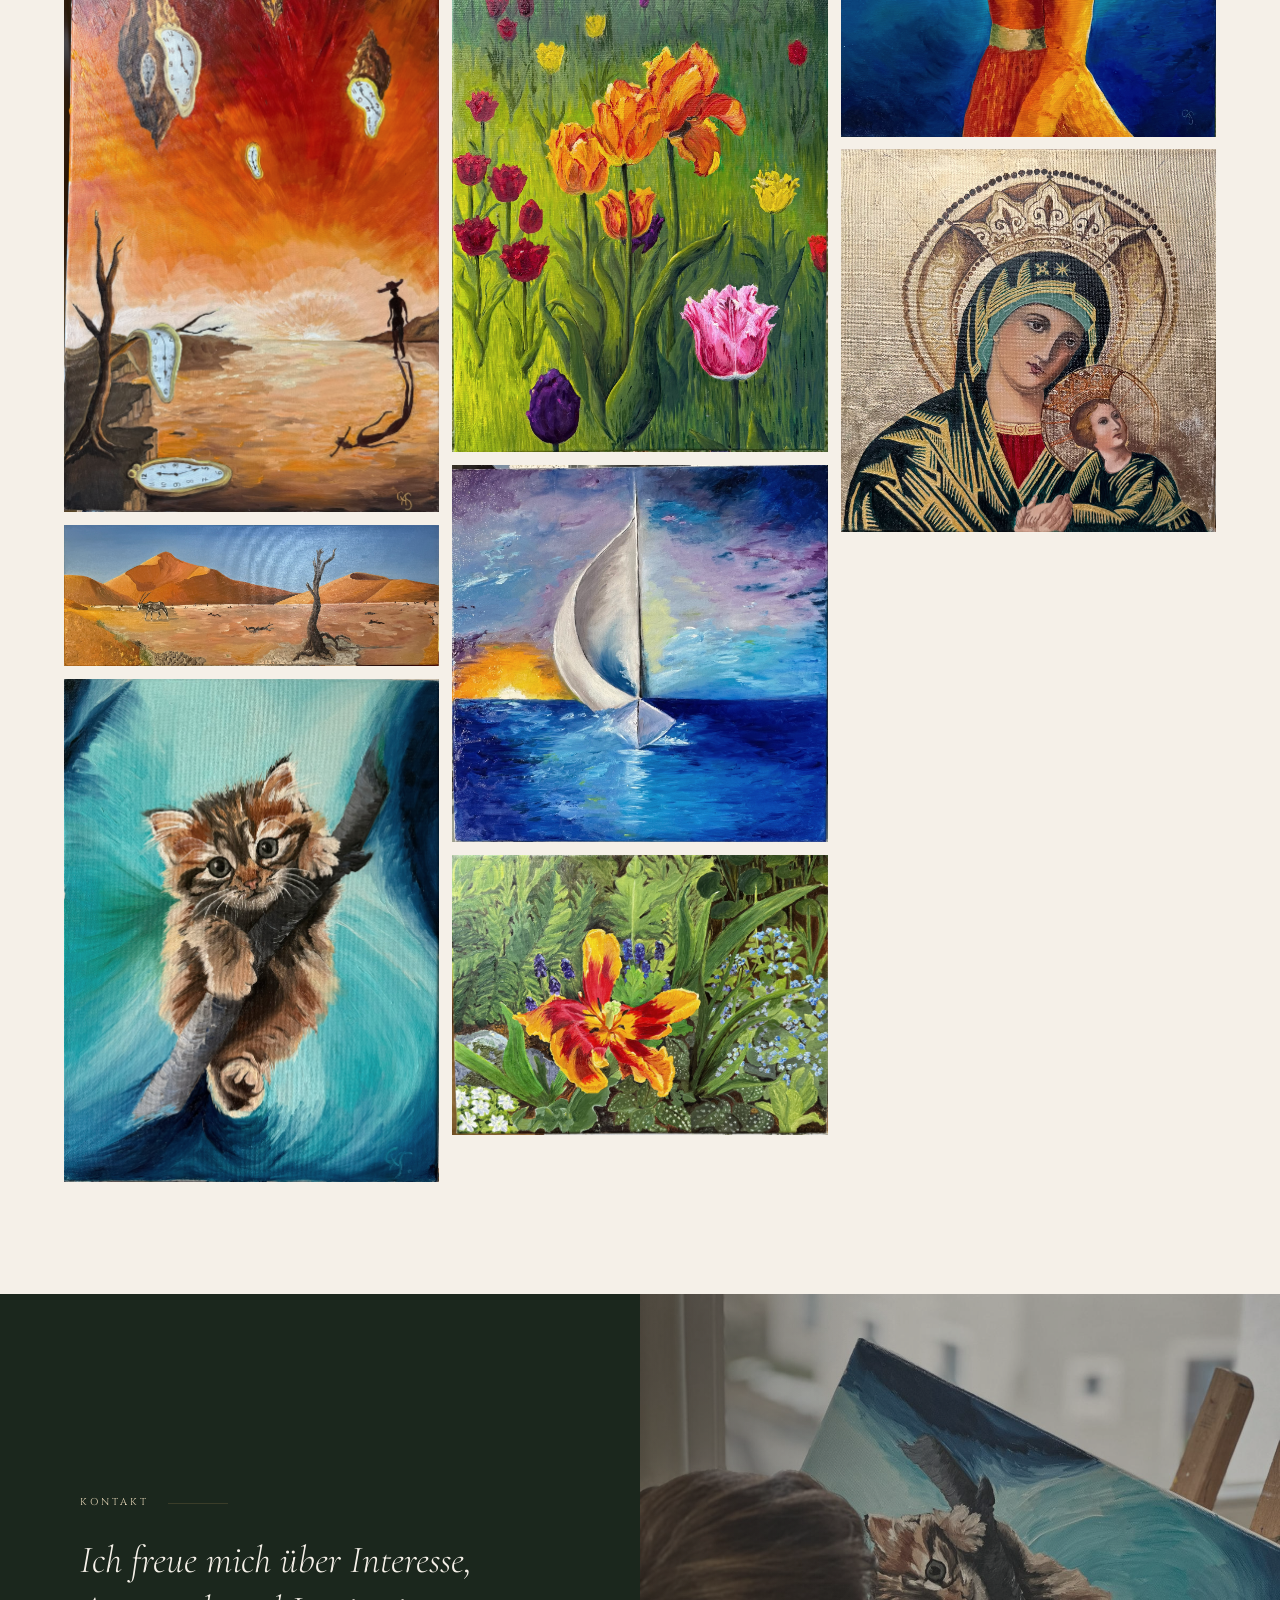
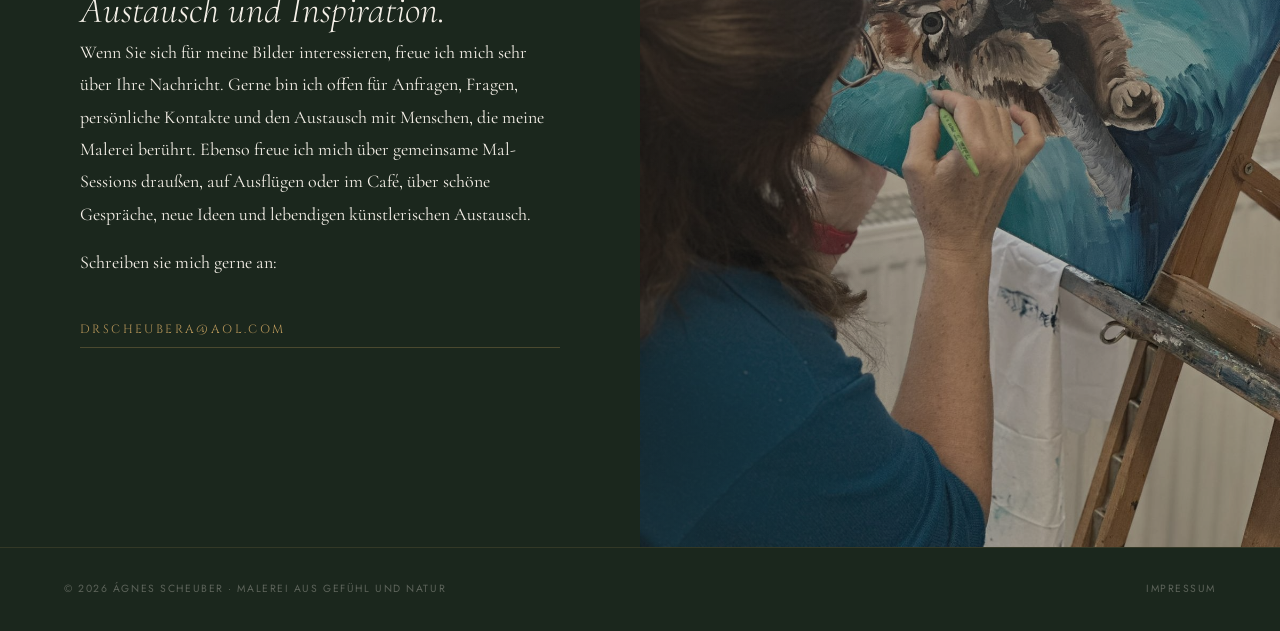
==== commit ebead57c: "Add new studies and update drawings section" ====
--- a/index.html
+++ b/index.html
@@ -1343,23 +1343,46 @@
     <div class="gallery-tabs">
       <button class="tab-btn active" data-tab="natur">Ölgemälde</button>
       <button class="tab-btn" data-tab="reisen">Urban Sketching</button>
-      <button class="tab-btn" data-tab="zeichnungen">Zeichnungen</button>
+      <button class="tab-btn" data-tab="zeichnungen">Skizzen und Studien</button>
       <button class="tab-btn" data-tab="traum">Acryl &amp; Aquarell</button>
     </div>
     <!-- ZEICHNUNGEN -->
     <div class="tab-panel" id="tab-zeichnungen">
       <p style="font-style:italic;color:var(--brown);font-size:1rem;max-width:none;width:100%;margin-bottom:2.5rem;font-weight:300;">In meinen Zeichnungen beobachte ich Formen, Natur, Menschen und Stimmungen.</p>
-      <div class="gallery-subsection-title">Skizzen und Studien in Schwarz-Weiß</div>
       <div class="masonry">
-      <div class="masonry-item"><img src="Zeichnungen/IMG_4563.jpeg" alt="Zeichnung 1" data-title="Zeichnung 1" title="Zeichnung 1"></div>
-      <div class="masonry-item"><img src="Zeichnungen/IMG_5153.jpeg" alt="Zeichnung 2" data-title="Zeichnung 2" title="Zeichnung 2"></div>
-      <div class="masonry-item"><img src="Zeichnungen/IMG_5203.jpeg" alt="Zeichnung 3" data-title="Zeichnung 3" title="Zeichnung 3"></div>
-      <div class="masonry-item"><img src="Zeichnungen/IMG_5366.jpeg" alt="Zeichnung 4" data-title="Zeichnung 4" title="Zeichnung 4"></div>
-      <div class="masonry-item"><img src="Zeichnungen/IMG_5530.jpeg" alt="Zeichnung 5" data-title="Zeichnung 5" title="Zeichnung 5"></div>
-      <div class="masonry-item"><img src="Zeichnungen/IMG_5678.jpeg" alt="Zeichnung 6" data-title="Zeichnung 6" title="Zeichnung 6"></div>
-      <div class="masonry-item"><img src="Zeichnungen/IMG_5806.jpeg" alt="Zeichnung 7" data-title="Zeichnung 7" title="Zeichnung 7"></div>
-      <div class="masonry-item"><img src="Zeichnungen/IMG_6241.jpeg" alt="Zeichnung 8" data-title="Zeichnung 8" title="Zeichnung 8"></div>
-      <div class="masonry-item"><img src="Zeichnungen/IMG_7680.jpeg" alt="Zeichnung 9" data-title="Zeichnung 9" title="Zeichnung 9"></div>
+      <div class="masonry-item"><img src="Zeichnungen/IMG_4563.jpeg" alt="Skizze und Studie 1" data-title="Skizze und Studie 1" title="Skizze und Studie 1"></div>
+      <div class="masonry-item"><img src="Zeichnungen/IMG_5153.jpeg" alt="Skizze und Studie 2" data-title="Skizze und Studie 2" title="Skizze und Studie 2"></div>
+      <div class="masonry-item"><img src="Zeichnungen/IMG_5203.jpeg" alt="Skizze und Studie 3" data-title="Skizze und Studie 3" title="Skizze und Studie 3"></div>
+      <div class="masonry-item"><img src="Zeichnungen/IMG_5366.jpeg" alt="Skizze und Studie 4" data-title="Skizze und Studie 4" title="Skizze und Studie 4"></div>
+      <div class="masonry-item"><img src="Zeichnungen/IMG_5530.jpeg" alt="Skizze und Studie 5" data-title="Skizze und Studie 5" title="Skizze und Studie 5"></div>
+      <div class="masonry-item"><img src="Zeichnungen/IMG_5678.jpeg" alt="Skizze und Studie 6" data-title="Skizze und Studie 6" title="Skizze und Studie 6"></div>
+      <div class="masonry-item"><img src="Zeichnungen/IMG_5806.jpeg" alt="Skizze und Studie 7" data-title="Skizze und Studie 7" title="Skizze und Studie 7"></div>
+      <div class="masonry-item"><img src="Zeichnungen/IMG_6241.jpeg" alt="Skizze und Studie 8" data-title="Skizze und Studie 8" title="Skizze und Studie 8"></div>
+      <div class="masonry-item"><img src="Zeichnungen/IMG_7680.jpeg" alt="Skizze und Studie 9" data-title="Skizze und Studie 9" title="Skizze und Studie 9"></div>
+      <div class="masonry-item"><img src="Zeichnungen/WhatsApp Image 2026-06-28 at 14.20.49 (1).jpeg" alt="Skizze und Studie 10" data-title="Skizze und Studie 10" title="Skizze und Studie 10"></div>
+      <div class="masonry-item"><img src="Zeichnungen/WhatsApp Image 2026-06-28 at 14.20.49 (2).jpeg" alt="Skizze und Studie 11" data-title="Skizze und Studie 11" title="Skizze und Studie 11"></div>
+      <div class="masonry-item"><img src="Zeichnungen/WhatsApp Image 2026-06-28 at 14.20.49 (3).jpeg" alt="Skizze und Studie 12" data-title="Skizze und Studie 12" title="Skizze und Studie 12"></div>
+      <div class="masonry-item"><img src="Zeichnungen/WhatsApp Image 2026-06-28 at 14.20.49.jpeg" alt="Skizze und Studie 13" data-title="Skizze und Studie 13" title="Skizze und Studie 13"></div>
+      <div class="masonry-item"><img src="Zeichnungen/WhatsApp Image 2026-06-28 at 14.20.50.jpeg" alt="Skizze und Studie 14" data-title="Skizze und Studie 14" title="Skizze und Studie 14"></div>
+      <div class="masonry-item"><img src="Zeichnungen/WhatsApp Image 2026-06-28 at 14.20.51 (1).jpeg" alt="Skizze und Studie 15" data-title="Skizze und Studie 15" title="Skizze und Studie 15"></div>
+      <div class="masonry-item"><img src="Zeichnungen/WhatsApp Image 2026-06-28 at 14.20.51 (2).jpeg" alt="Skizze und Studie 16" data-title="Skizze und Studie 16" title="Skizze und Studie 16"></div>
+      <div class="masonry-item"><img src="Zeichnungen/WhatsApp Image 2026-06-28 at 14.20.51 (3).jpeg" alt="Skizze und Studie 17" data-title="Skizze und Studie 17" title="Skizze und Studie 17"></div>
+      <div class="masonry-item"><img src="Zeichnungen/WhatsApp Image 2026-06-28 at 14.20.51 (4).jpeg" alt="Skizze und Studie 18" data-title="Skizze und Studie 18" title="Skizze und Studie 18"></div>
+      <div class="masonry-item"><img src="Zeichnungen/WhatsApp Image 2026-06-28 at 14.20.51.jpeg" alt="Skizze und Studie 19" data-title="Skizze und Studie 19" title="Skizze und Studie 19"></div>
+      <div class="masonry-item"><img src="Zeichnungen/WhatsApp Image 2026-06-28 at 14.20.52 (1).jpeg" alt="Skizze und Studie 20" data-title="Skizze und Studie 20" title="Skizze und Studie 20"></div>
+      <div class="masonry-item"><img src="Zeichnungen/WhatsApp Image 2026-06-28 at 14.20.52 (2).jpeg" alt="Skizze und Studie 21" data-title="Skizze und Studie 21" title="Skizze und Studie 21"></div>
+      <div class="masonry-item"><img src="Zeichnungen/WhatsApp Image 2026-06-28 at 14.20.52.jpeg" alt="Skizze und Studie 22" data-title="Skizze und Studie 22" title="Skizze und Studie 22"></div>
+      <div class="masonry-item"><img src="Zeichnungen/WhatsApp Image 2026-06-28 at 14.20.53.jpeg" alt="Skizze und Studie 23" data-title="Skizze und Studie 23" title="Skizze und Studie 23"></div>
+      <div class="masonry-item"><img src="Zeichnungen/WhatsApp Image 2026-06-28 at 14.20.54 (1).jpeg" alt="Skizze und Studie 24" data-title="Skizze und Studie 24" title="Skizze und Studie 24"></div>
+      <div class="masonry-item"><img src="Zeichnungen/WhatsApp Image 2026-06-28 at 14.20.54 (2).jpeg" alt="Skizze und Studie 25" data-title="Skizze und Studie 25" title="Skizze und Studie 25"></div>
+      <div class="masonry-item"><img src="Zeichnungen/WhatsApp Image 2026-06-28 at 14.20.54.jpeg" alt="Skizze und Studie 26" data-title="Skizze und Studie 26" title="Skizze und Studie 26"></div>
+      <div class="masonry-item"><img src="Zeichnungen/WhatsApp Image 2026-06-28 at 14.20.55.jpeg" alt="Skizze und Studie 27" data-title="Skizze und Studie 27" title="Skizze und Studie 27"></div>
+      <div class="masonry-item"><img src="Zeichnungen/WhatsApp Image 2026-06-28 at 14.20.56 (1).jpeg" alt="Skizze und Studie 28" data-title="Skizze und Studie 28" title="Skizze und Studie 28"></div>
+      <div class="masonry-item"><img src="Zeichnungen/WhatsApp Image 2026-06-28 at 14.20.56 (2).jpeg" alt="Skizze und Studie 29" data-title="Skizze und Studie 29" title="Skizze und Studie 29"></div>
+      <div class="masonry-item"><img src="Zeichnungen/WhatsApp Image 2026-06-28 at 14.20.56.jpeg" alt="Skizze und Studie 30" data-title="Skizze und Studie 30" title="Skizze und Studie 30"></div>
+      <div class="masonry-item"><img src="Zeichnungen/WhatsApp Image 2026-06-28 at 14.20.57 (1).jpeg" alt="Skizze und Studie 31" data-title="Skizze und Studie 31" title="Skizze und Studie 31"></div>
+      <div class="masonry-item"><img src="Zeichnungen/WhatsApp Image 2026-06-28 at 14.20.57 (2).jpeg" alt="Skizze und Studie 32" data-title="Skizze und Studie 32" title="Skizze und Studie 32"></div>
+      <div class="masonry-item"><img src="Zeichnungen/WhatsApp Image 2026-06-28 at 14.20.57.jpeg" alt="Skizze und Studie 33" data-title="Skizze und Studie 33" title="Skizze und Studie 33"></div>
     </div>
     </div>
 
@@ -1634,3 +1657,5 @@
 
 
 
+
+
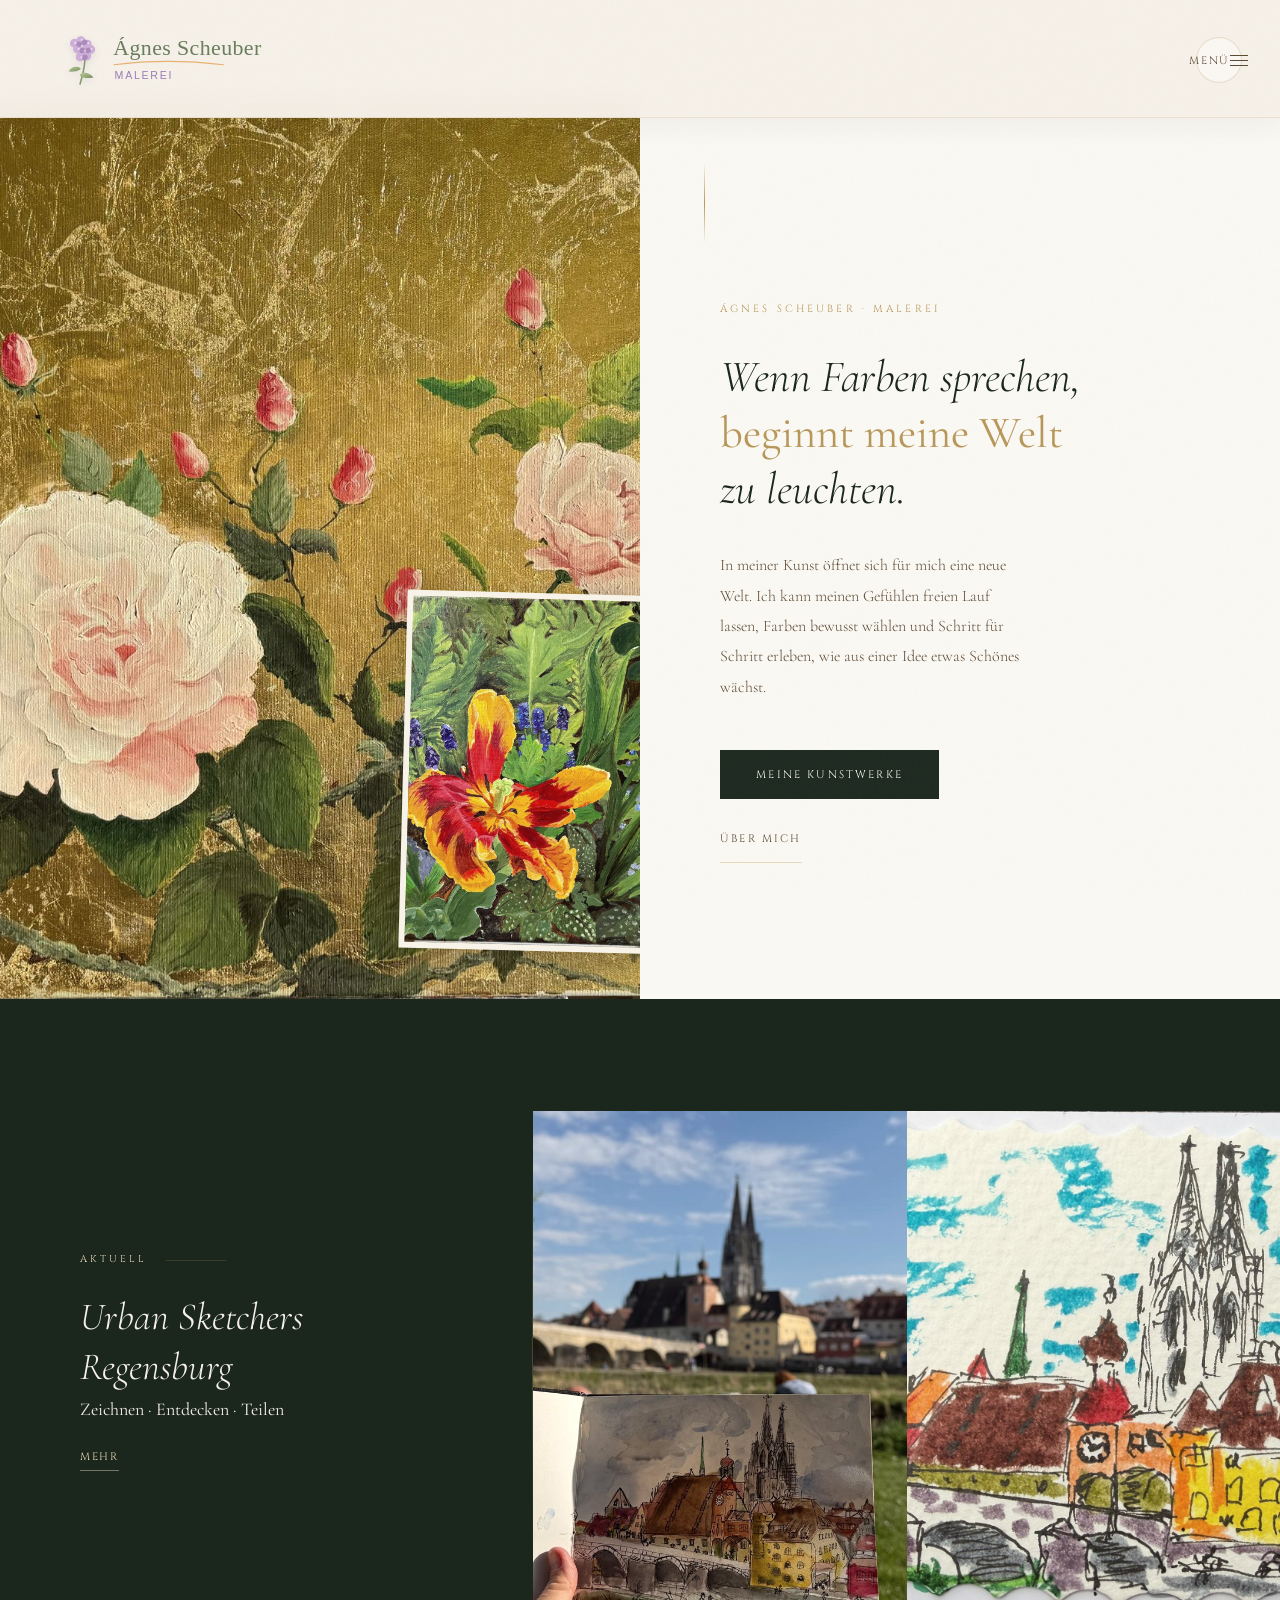
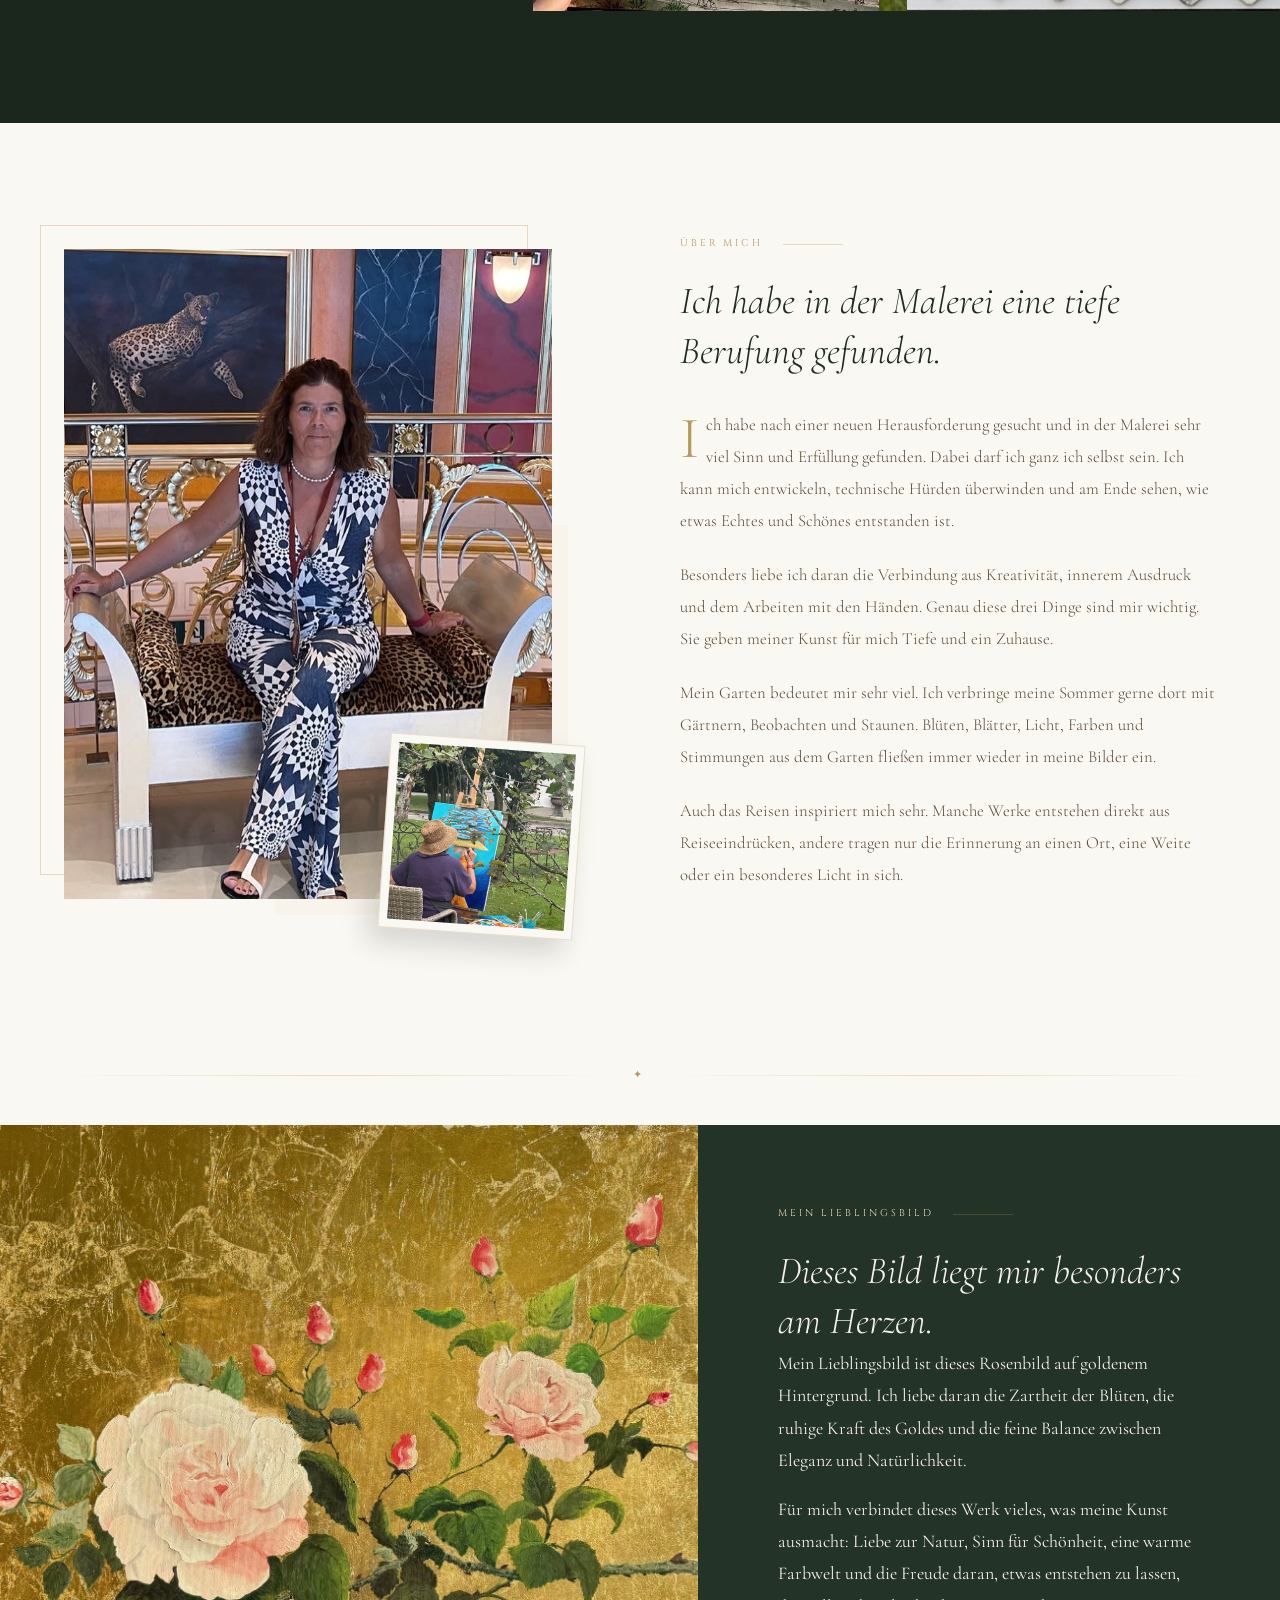
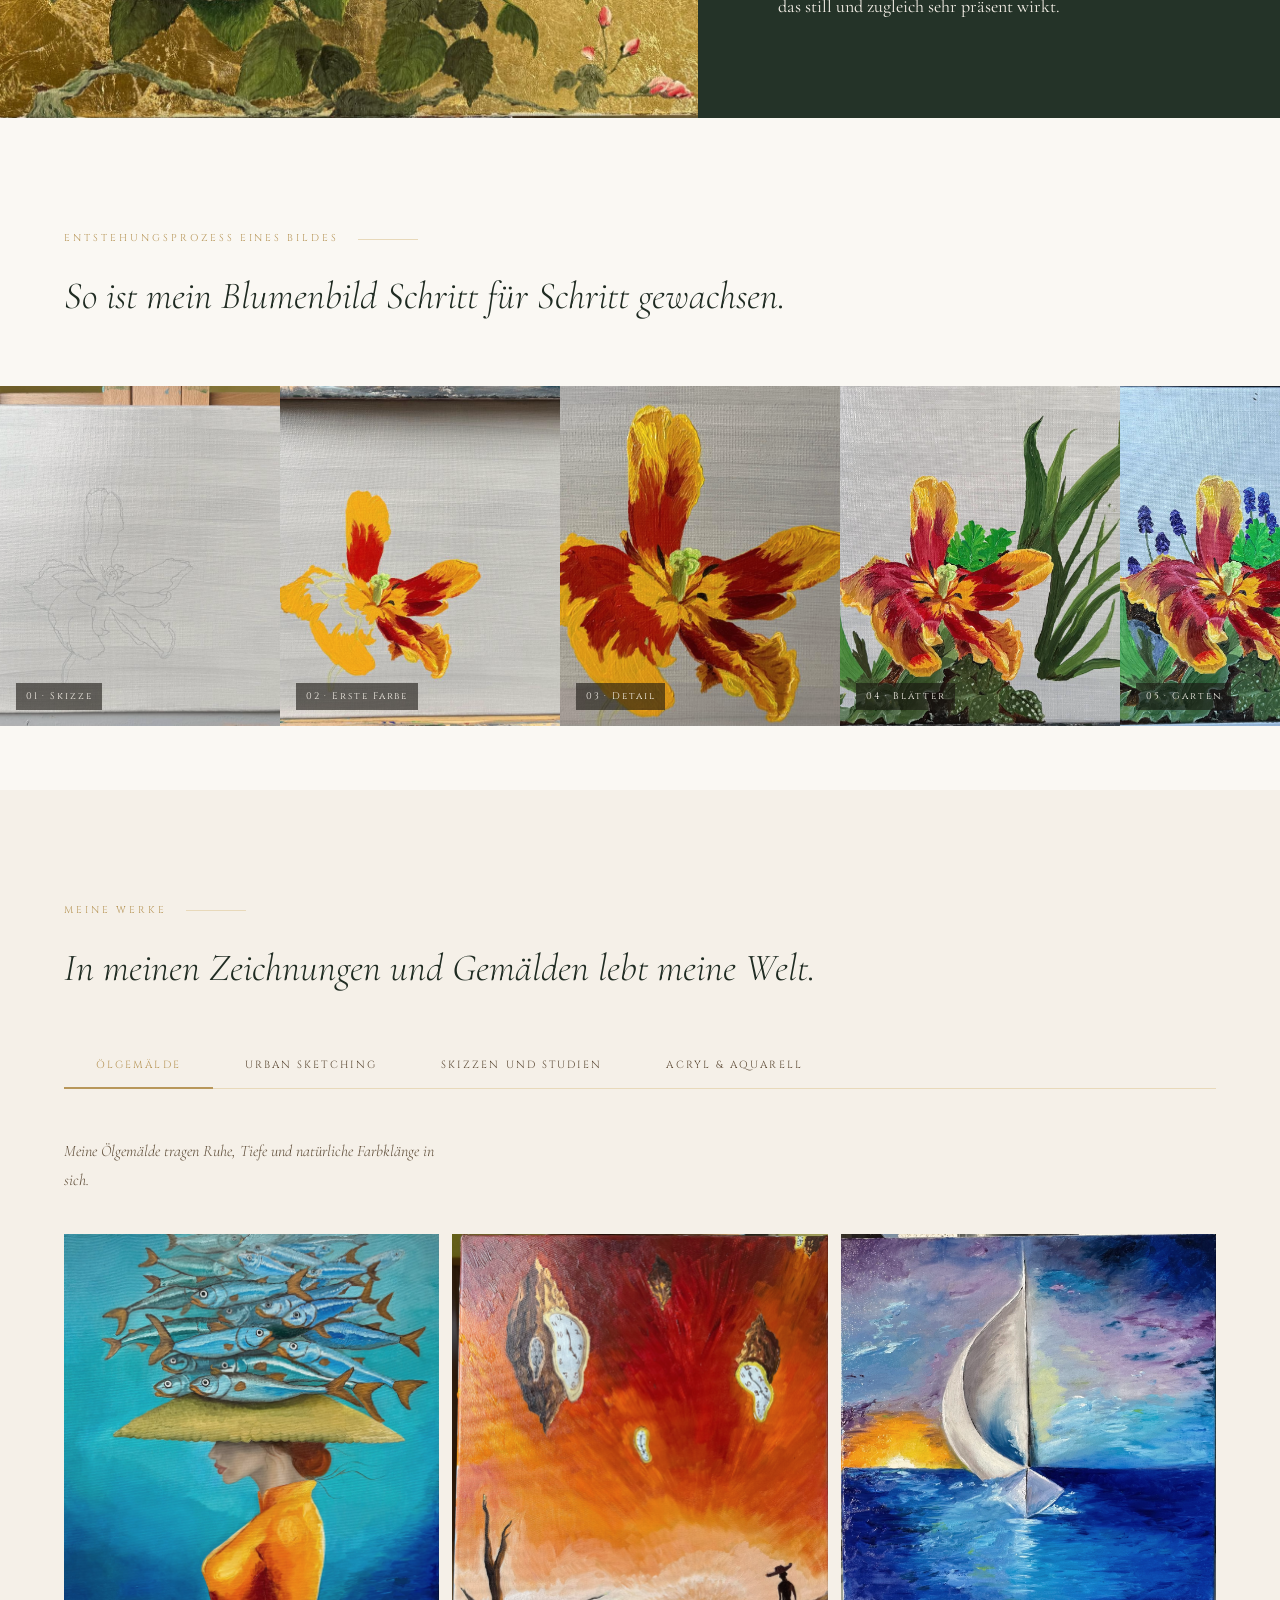
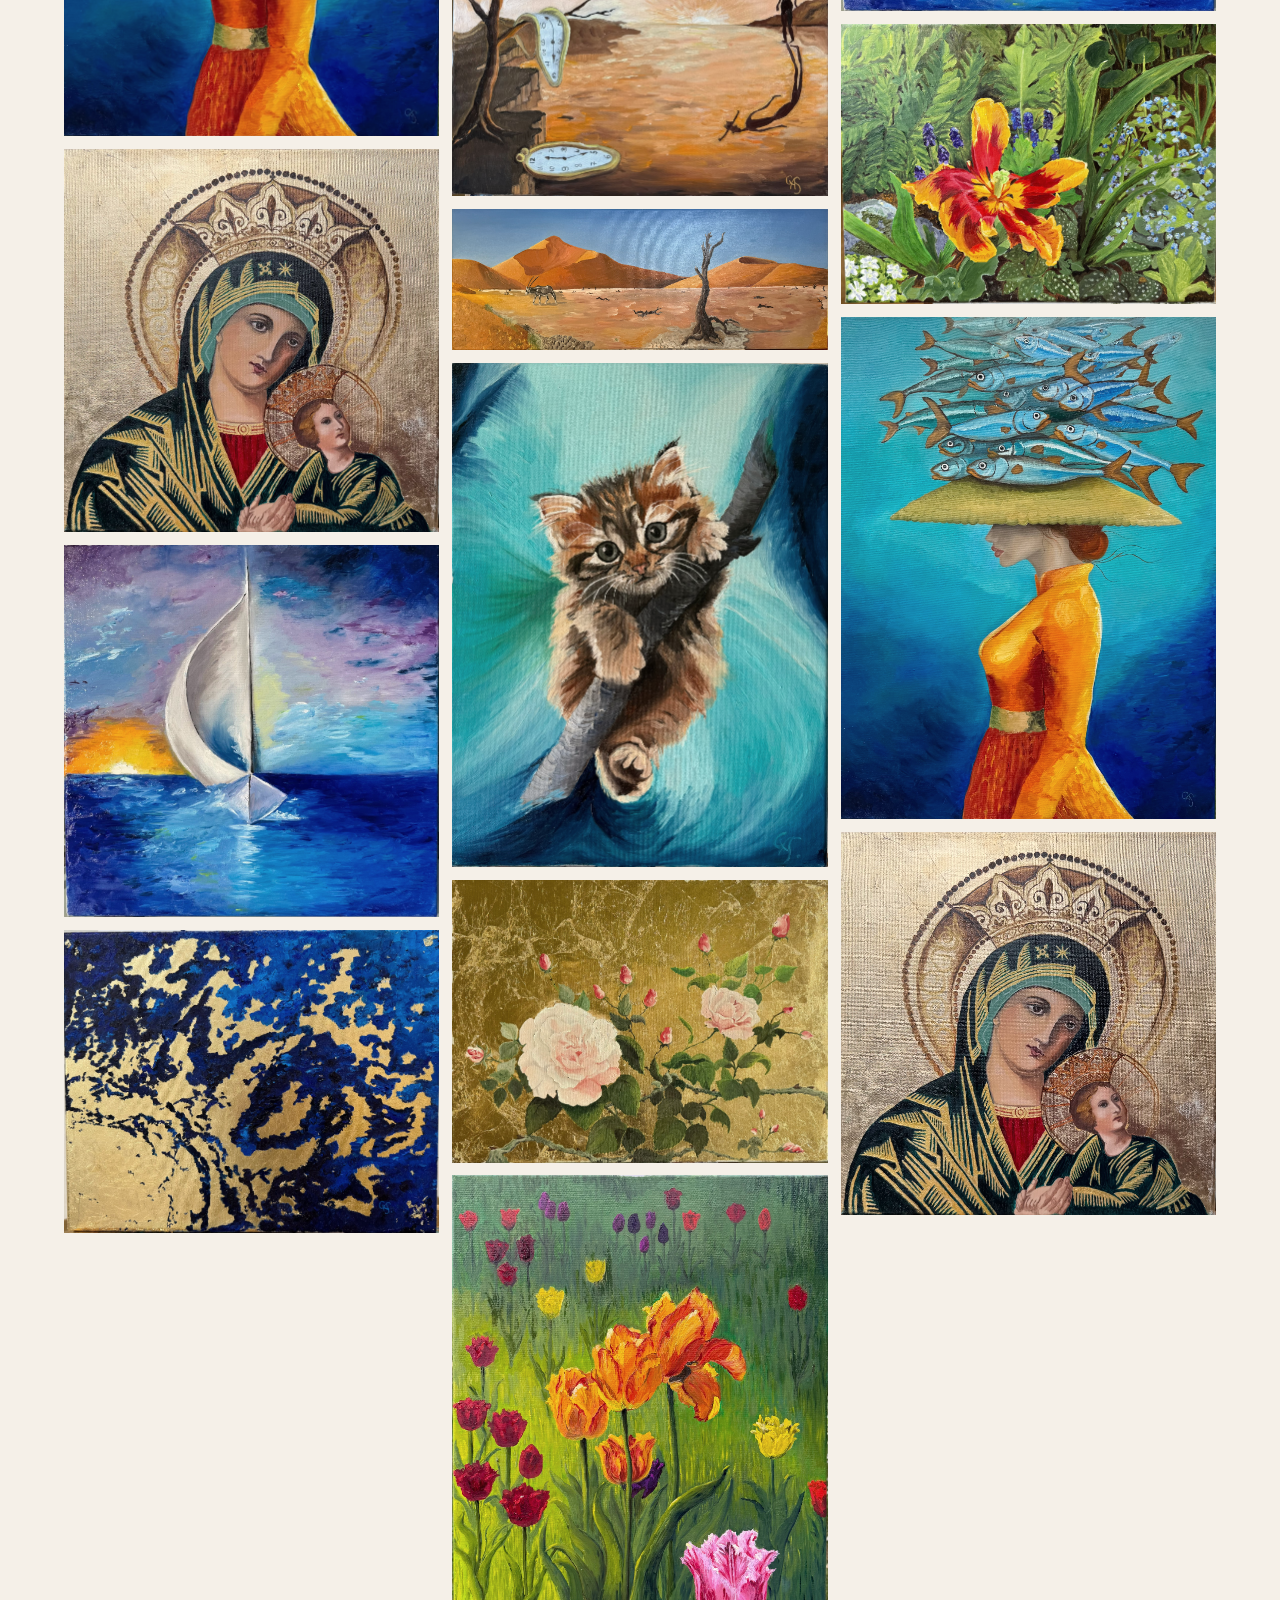
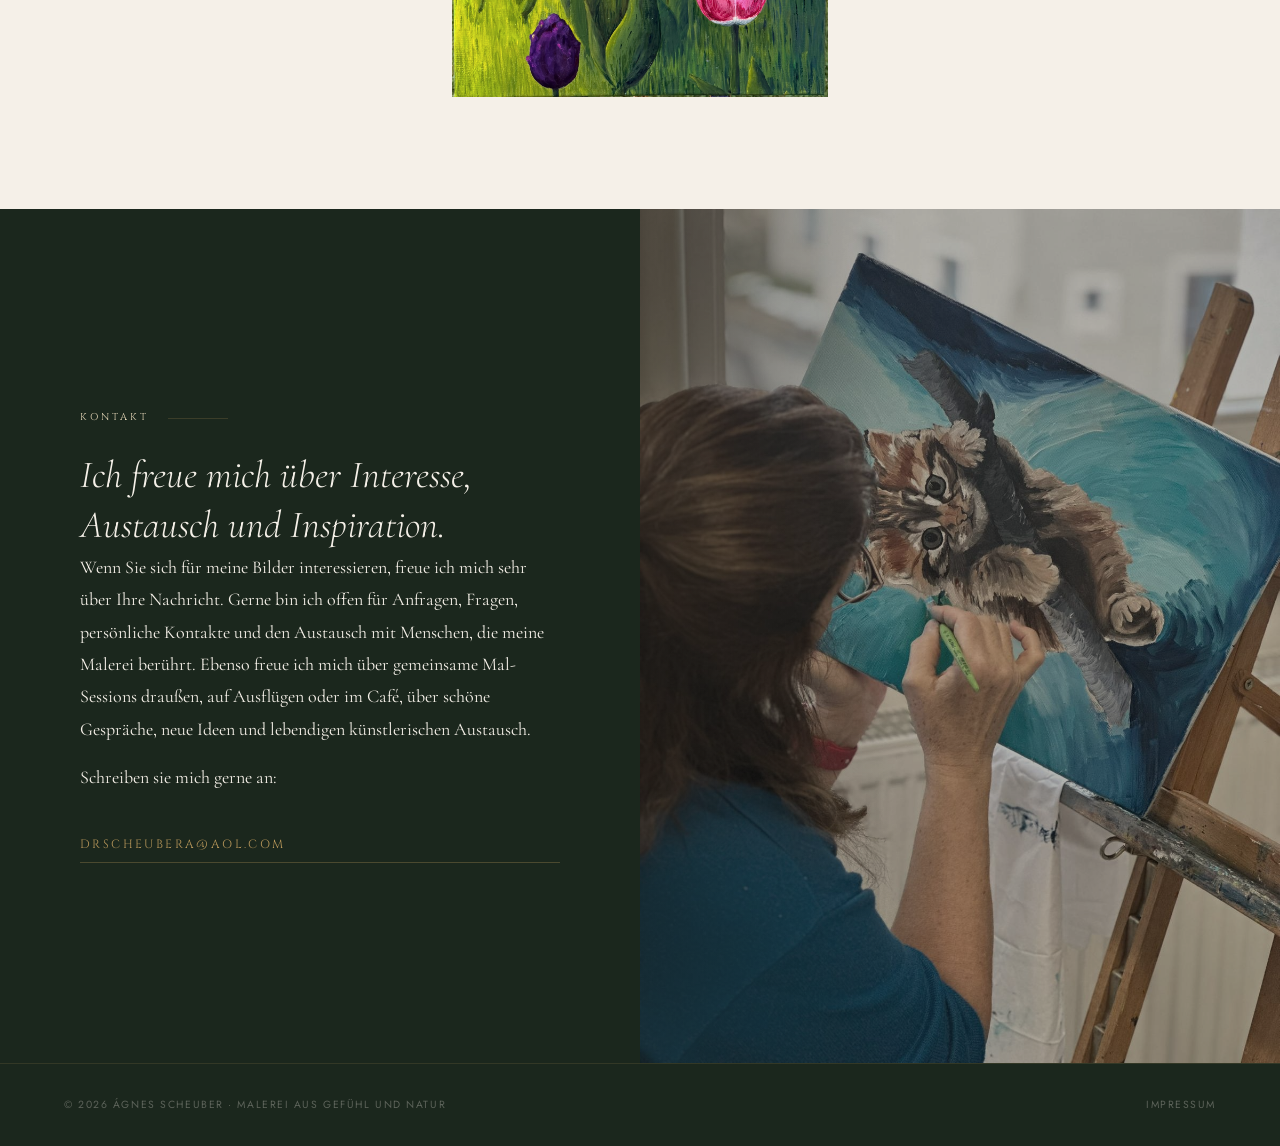
==== commit 1063e64c: "Reorder gallery category highlights" ====
--- a/index.html
+++ b/index.html
@@ -1350,39 +1350,43 @@
     <div class="tab-panel" id="tab-zeichnungen">
       <p style="font-style:italic;color:var(--brown);font-size:1rem;max-width:none;width:100%;margin-bottom:2.5rem;font-weight:300;">In meinen Zeichnungen beobachte ich Formen, Natur, Menschen und Stimmungen.</p>
       <div class="masonry">
-      <div class="masonry-item"><img src="Zeichnungen/IMG_4563.jpeg" alt="Skizze und Studie 1" data-title="Skizze und Studie 1" title="Skizze und Studie 1"></div>
-      <div class="masonry-item"><img src="Zeichnungen/IMG_5153.jpeg" alt="Skizze und Studie 2" data-title="Skizze und Studie 2" title="Skizze und Studie 2"></div>
-      <div class="masonry-item"><img src="Zeichnungen/IMG_5203.jpeg" alt="Skizze und Studie 3" data-title="Skizze und Studie 3" title="Skizze und Studie 3"></div>
-      <div class="masonry-item"><img src="Zeichnungen/IMG_5366.jpeg" alt="Skizze und Studie 4" data-title="Skizze und Studie 4" title="Skizze und Studie 4"></div>
-      <div class="masonry-item"><img src="Zeichnungen/IMG_5530.jpeg" alt="Skizze und Studie 5" data-title="Skizze und Studie 5" title="Skizze und Studie 5"></div>
-      <div class="masonry-item"><img src="Zeichnungen/IMG_5678.jpeg" alt="Skizze und Studie 6" data-title="Skizze und Studie 6" title="Skizze und Studie 6"></div>
-      <div class="masonry-item"><img src="Zeichnungen/IMG_5806.jpeg" alt="Skizze und Studie 7" data-title="Skizze und Studie 7" title="Skizze und Studie 7"></div>
-      <div class="masonry-item"><img src="Zeichnungen/IMG_6241.jpeg" alt="Skizze und Studie 8" data-title="Skizze und Studie 8" title="Skizze und Studie 8"></div>
-      <div class="masonry-item"><img src="Zeichnungen/IMG_7680.jpeg" alt="Skizze und Studie 9" data-title="Skizze und Studie 9" title="Skizze und Studie 9"></div>
-      <div class="masonry-item"><img src="Zeichnungen/WhatsApp Image 2026-06-28 at 14.20.49 (1).jpeg" alt="Skizze und Studie 10" data-title="Skizze und Studie 10" title="Skizze und Studie 10"></div>
-      <div class="masonry-item"><img src="Zeichnungen/WhatsApp Image 2026-06-28 at 14.20.49 (2).jpeg" alt="Skizze und Studie 11" data-title="Skizze und Studie 11" title="Skizze und Studie 11"></div>
-      <div class="masonry-item"><img src="Zeichnungen/WhatsApp Image 2026-06-28 at 14.20.49 (3).jpeg" alt="Skizze und Studie 12" data-title="Skizze und Studie 12" title="Skizze und Studie 12"></div>
-      <div class="masonry-item"><img src="Zeichnungen/WhatsApp Image 2026-06-28 at 14.20.49.jpeg" alt="Skizze und Studie 13" data-title="Skizze und Studie 13" title="Skizze und Studie 13"></div>
-      <div class="masonry-item"><img src="Zeichnungen/WhatsApp Image 2026-06-28 at 14.20.50.jpeg" alt="Skizze und Studie 14" data-title="Skizze und Studie 14" title="Skizze und Studie 14"></div>
-      <div class="masonry-item"><img src="Zeichnungen/WhatsApp Image 2026-06-28 at 14.20.51 (1).jpeg" alt="Skizze und Studie 15" data-title="Skizze und Studie 15" title="Skizze und Studie 15"></div>
-      <div class="masonry-item"><img src="Zeichnungen/WhatsApp Image 2026-06-28 at 14.20.51 (2).jpeg" alt="Skizze und Studie 16" data-title="Skizze und Studie 16" title="Skizze und Studie 16"></div>
-      <div class="masonry-item"><img src="Zeichnungen/WhatsApp Image 2026-06-28 at 14.20.51 (3).jpeg" alt="Skizze und Studie 17" data-title="Skizze und Studie 17" title="Skizze und Studie 17"></div>
-      <div class="masonry-item"><img src="Zeichnungen/WhatsApp Image 2026-06-28 at 14.20.51 (4).jpeg" alt="Skizze und Studie 18" data-title="Skizze und Studie 18" title="Skizze und Studie 18"></div>
-      <div class="masonry-item"><img src="Zeichnungen/WhatsApp Image 2026-06-28 at 14.20.51.jpeg" alt="Skizze und Studie 19" data-title="Skizze und Studie 19" title="Skizze und Studie 19"></div>
-      <div class="masonry-item"><img src="Zeichnungen/WhatsApp Image 2026-06-28 at 14.20.52 (1).jpeg" alt="Skizze und Studie 20" data-title="Skizze und Studie 20" title="Skizze und Studie 20"></div>
-      <div class="masonry-item"><img src="Zeichnungen/WhatsApp Image 2026-06-28 at 14.20.52 (2).jpeg" alt="Skizze und Studie 21" data-title="Skizze und Studie 21" title="Skizze und Studie 21"></div>
-      <div class="masonry-item"><img src="Zeichnungen/WhatsApp Image 2026-06-28 at 14.20.52.jpeg" alt="Skizze und Studie 22" data-title="Skizze und Studie 22" title="Skizze und Studie 22"></div>
-      <div class="masonry-item"><img src="Zeichnungen/WhatsApp Image 2026-06-28 at 14.20.53.jpeg" alt="Skizze und Studie 23" data-title="Skizze und Studie 23" title="Skizze und Studie 23"></div>
-      <div class="masonry-item"><img src="Zeichnungen/WhatsApp Image 2026-06-28 at 14.20.54 (1).jpeg" alt="Skizze und Studie 24" data-title="Skizze und Studie 24" title="Skizze und Studie 24"></div>
-      <div class="masonry-item"><img src="Zeichnungen/WhatsApp Image 2026-06-28 at 14.20.54 (2).jpeg" alt="Skizze und Studie 25" data-title="Skizze und Studie 25" title="Skizze und Studie 25"></div>
-      <div class="masonry-item"><img src="Zeichnungen/WhatsApp Image 2026-06-28 at 14.20.54.jpeg" alt="Skizze und Studie 26" data-title="Skizze und Studie 26" title="Skizze und Studie 26"></div>
-      <div class="masonry-item"><img src="Zeichnungen/WhatsApp Image 2026-06-28 at 14.20.55.jpeg" alt="Skizze und Studie 27" data-title="Skizze und Studie 27" title="Skizze und Studie 27"></div>
-      <div class="masonry-item"><img src="Zeichnungen/WhatsApp Image 2026-06-28 at 14.20.56 (1).jpeg" alt="Skizze und Studie 28" data-title="Skizze und Studie 28" title="Skizze und Studie 28"></div>
-      <div class="masonry-item"><img src="Zeichnungen/WhatsApp Image 2026-06-28 at 14.20.56 (2).jpeg" alt="Skizze und Studie 29" data-title="Skizze und Studie 29" title="Skizze und Studie 29"></div>
-      <div class="masonry-item"><img src="Zeichnungen/WhatsApp Image 2026-06-28 at 14.20.56.jpeg" alt="Skizze und Studie 30" data-title="Skizze und Studie 30" title="Skizze und Studie 30"></div>
-      <div class="masonry-item"><img src="Zeichnungen/WhatsApp Image 2026-06-28 at 14.20.57 (1).jpeg" alt="Skizze und Studie 31" data-title="Skizze und Studie 31" title="Skizze und Studie 31"></div>
-      <div class="masonry-item"><img src="Zeichnungen/WhatsApp Image 2026-06-28 at 14.20.57 (2).jpeg" alt="Skizze und Studie 32" data-title="Skizze und Studie 32" title="Skizze und Studie 32"></div>
-      <div class="masonry-item"><img src="Zeichnungen/WhatsApp Image 2026-06-28 at 14.20.57.jpeg" alt="Skizze und Studie 33" data-title="Skizze und Studie 33" title="Skizze und Studie 33"></div>
+            <div class="masonry-item"><img src="Zeichnungen/WhatsApp Image 2026-06-28 at 14.50.44 (1).jpeg" alt="Skizze und Studie 1" data-title="Skizze und Studie 1" title="Skizze und Studie 1"></div>
+      <div class="masonry-item"><img src="Zeichnungen/WhatsApp Image 2026-06-28 at 14.50.44.jpeg" alt="Skizze und Studie 2" data-title="Skizze und Studie 2" title="Skizze und Studie 2"></div>
+      <div class="masonry-item"><img src="Zeichnungen/WhatsApp Image 2026-06-28 at 14.50.45 (1).jpeg" alt="Skizze und Studie 3" data-title="Skizze und Studie 3" title="Skizze und Studie 3"></div>
+      <div class="masonry-item"><img src="Zeichnungen/WhatsApp Image 2026-06-28 at 14.50.45.jpeg" alt="Skizze und Studie 4" data-title="Skizze und Studie 4" title="Skizze und Studie 4"></div>
+      <div class="masonry-item"><img src="Zeichnungen/IMG_4563.jpeg" alt="Skizze und Studie 5" data-title="Skizze und Studie 5" title="Skizze und Studie 5"></div>
+      <div class="masonry-item"><img src="Zeichnungen/IMG_5153.jpeg" alt="Skizze und Studie 6" data-title="Skizze und Studie 6" title="Skizze und Studie 6"></div>
+      <div class="masonry-item"><img src="Zeichnungen/IMG_5203.jpeg" alt="Skizze und Studie 7" data-title="Skizze und Studie 7" title="Skizze und Studie 7"></div>
+      <div class="masonry-item"><img src="Zeichnungen/IMG_5366.jpeg" alt="Skizze und Studie 8" data-title="Skizze und Studie 8" title="Skizze und Studie 8"></div>
+      <div class="masonry-item"><img src="Zeichnungen/IMG_5530.jpeg" alt="Skizze und Studie 9" data-title="Skizze und Studie 9" title="Skizze und Studie 9"></div>
+      <div class="masonry-item"><img src="Zeichnungen/IMG_5678.jpeg" alt="Skizze und Studie 10" data-title="Skizze und Studie 10" title="Skizze und Studie 10"></div>
+      <div class="masonry-item"><img src="Zeichnungen/IMG_5806.jpeg" alt="Skizze und Studie 11" data-title="Skizze und Studie 11" title="Skizze und Studie 11"></div>
+      <div class="masonry-item"><img src="Zeichnungen/IMG_6241.jpeg" alt="Skizze und Studie 12" data-title="Skizze und Studie 12" title="Skizze und Studie 12"></div>
+      <div class="masonry-item"><img src="Zeichnungen/IMG_7680.jpeg" alt="Skizze und Studie 13" data-title="Skizze und Studie 13" title="Skizze und Studie 13"></div>
+      <div class="masonry-item"><img src="Zeichnungen/WhatsApp Image 2026-06-28 at 14.20.49 (1).jpeg" alt="Skizze und Studie 14" data-title="Skizze und Studie 14" title="Skizze und Studie 14"></div>
+      <div class="masonry-item"><img src="Zeichnungen/WhatsApp Image 2026-06-28 at 14.20.49 (2).jpeg" alt="Skizze und Studie 15" data-title="Skizze und Studie 15" title="Skizze und Studie 15"></div>
+      <div class="masonry-item"><img src="Zeichnungen/WhatsApp Image 2026-06-28 at 14.20.49 (3).jpeg" alt="Skizze und Studie 16" data-title="Skizze und Studie 16" title="Skizze und Studie 16"></div>
+      <div class="masonry-item"><img src="Zeichnungen/WhatsApp Image 2026-06-28 at 14.20.49.jpeg" alt="Skizze und Studie 17" data-title="Skizze und Studie 17" title="Skizze und Studie 17"></div>
+      <div class="masonry-item"><img src="Zeichnungen/WhatsApp Image 2026-06-28 at 14.20.50.jpeg" alt="Skizze und Studie 18" data-title="Skizze und Studie 18" title="Skizze und Studie 18"></div>
+      <div class="masonry-item"><img src="Zeichnungen/WhatsApp Image 2026-06-28 at 14.20.51 (1).jpeg" alt="Skizze und Studie 19" data-title="Skizze und Studie 19" title="Skizze und Studie 19"></div>
+      <div class="masonry-item"><img src="Zeichnungen/WhatsApp Image 2026-06-28 at 14.20.51 (2).jpeg" alt="Skizze und Studie 20" data-title="Skizze und Studie 20" title="Skizze und Studie 20"></div>
+      <div class="masonry-item"><img src="Zeichnungen/WhatsApp Image 2026-06-28 at 14.20.51 (3).jpeg" alt="Skizze und Studie 21" data-title="Skizze und Studie 21" title="Skizze und Studie 21"></div>
+      <div class="masonry-item"><img src="Zeichnungen/WhatsApp Image 2026-06-28 at 14.20.51 (4).jpeg" alt="Skizze und Studie 22" data-title="Skizze und Studie 22" title="Skizze und Studie 22"></div>
+      <div class="masonry-item"><img src="Zeichnungen/WhatsApp Image 2026-06-28 at 14.20.51.jpeg" alt="Skizze und Studie 23" data-title="Skizze und Studie 23" title="Skizze und Studie 23"></div>
+      <div class="masonry-item"><img src="Zeichnungen/WhatsApp Image 2026-06-28 at 14.20.52 (1).jpeg" alt="Skizze und Studie 24" data-title="Skizze und Studie 24" title="Skizze und Studie 24"></div>
+      <div class="masonry-item"><img src="Zeichnungen/WhatsApp Image 2026-06-28 at 14.20.52 (2).jpeg" alt="Skizze und Studie 25" data-title="Skizze und Studie 25" title="Skizze und Studie 25"></div>
+      <div class="masonry-item"><img src="Zeichnungen/WhatsApp Image 2026-06-28 at 14.20.52.jpeg" alt="Skizze und Studie 26" data-title="Skizze und Studie 26" title="Skizze und Studie 26"></div>
+      <div class="masonry-item"><img src="Zeichnungen/WhatsApp Image 2026-06-28 at 14.20.53.jpeg" alt="Skizze und Studie 27" data-title="Skizze und Studie 27" title="Skizze und Studie 27"></div>
+      <div class="masonry-item"><img src="Zeichnungen/WhatsApp Image 2026-06-28 at 14.20.54 (1).jpeg" alt="Skizze und Studie 28" data-title="Skizze und Studie 28" title="Skizze und Studie 28"></div>
+      <div class="masonry-item"><img src="Zeichnungen/WhatsApp Image 2026-06-28 at 14.20.54 (2).jpeg" alt="Skizze und Studie 29" data-title="Skizze und Studie 29" title="Skizze und Studie 29"></div>
+      <div class="masonry-item"><img src="Zeichnungen/WhatsApp Image 2026-06-28 at 14.20.54.jpeg" alt="Skizze und Studie 30" data-title="Skizze und Studie 30" title="Skizze und Studie 30"></div>
+      <div class="masonry-item"><img src="Zeichnungen/WhatsApp Image 2026-06-28 at 14.20.55.jpeg" alt="Skizze und Studie 31" data-title="Skizze und Studie 31" title="Skizze und Studie 31"></div>
+      <div class="masonry-item"><img src="Zeichnungen/WhatsApp Image 2026-06-28 at 14.20.56 (1).jpeg" alt="Skizze und Studie 32" data-title="Skizze und Studie 32" title="Skizze und Studie 32"></div>
+      <div class="masonry-item"><img src="Zeichnungen/WhatsApp Image 2026-06-28 at 14.20.56 (2).jpeg" alt="Skizze und Studie 33" data-title="Skizze und Studie 33" title="Skizze und Studie 33"></div>
+      <div class="masonry-item"><img src="Zeichnungen/WhatsApp Image 2026-06-28 at 14.20.56.jpeg" alt="Skizze und Studie 34" data-title="Skizze und Studie 34" title="Skizze und Studie 34"></div>
+      <div class="masonry-item"><img src="Zeichnungen/WhatsApp Image 2026-06-28 at 14.20.57 (1).jpeg" alt="Skizze und Studie 35" data-title="Skizze und Studie 35" title="Skizze und Studie 35"></div>
+      <div class="masonry-item"><img src="Zeichnungen/WhatsApp Image 2026-06-28 at 14.20.57 (2).jpeg" alt="Skizze und Studie 36" data-title="Skizze und Studie 36" title="Skizze und Studie 36"></div>
+      <div class="masonry-item"><img src="Zeichnungen/WhatsApp Image 2026-06-28 at 14.20.57.jpeg" alt="Skizze und Studie 37" data-title="Skizze und Studie 37" title="Skizze und Studie 37"></div>
     </div>
     </div>
 
@@ -1390,16 +1394,19 @@
     <div class="tab-panel active" id="tab-natur">
       <p style="font-style:italic;color:var(--brown);font-size:1rem;max-width:55ch;margin-bottom:2.5rem;font-weight:300;">Meine Ölgemälde tragen Ruhe, Tiefe und natürliche Farbklänge in sich.</p>
       <div class="masonry masonry-3">
-      <div class="masonry-item"><img src="Ölgemälde/IMG_1769.jpeg" alt="Ölgemälde 1" data-title="Ölgemälde 1" title="Ölgemälde 1"></div>
-      <div class="masonry-item"><img src="Ölgemälde/IMG_3368.jpeg" alt="Ölgemälde 2" data-title="Ölgemälde 2" title="Ölgemälde 2"></div>
-      <div class="masonry-item"><img src="Ölgemälde/IMG_3709.jpeg" alt="Ölgemälde 3" data-title="Ölgemälde 3" title="Ölgemälde 3"></div>
-      <div class="masonry-item"><img src="Ölgemälde/IMG_3881.jpeg" alt="Ölgemälde 4" data-title="Ölgemälde 4" title="Ölgemälde 4"></div>
-      <div class="masonry-item"><img src="Ölgemälde/IMG_6016.jpeg" alt="Ölgemälde 5" data-title="Ölgemälde 5" title="Ölgemälde 5"></div>
-      <div class="masonry-item"><img src="Ölgemälde/IMG_6257.jpeg" alt="Ölgemälde 6" data-title="Ölgemälde 6" title="Ölgemälde 6"></div>
-      <div class="masonry-item"><img src="Ölgemälde/IMG_6882.jpeg" alt="Ölgemälde 7" data-title="Ölgemälde 7" title="Ölgemälde 7"></div>
-      <div class="masonry-item"><img src="Ölgemälde/IMG_7468.jpeg" alt="Ölgemälde 8" data-title="Ölgemälde 8" title="Ölgemälde 8"></div>
-      <div class="masonry-item"><img src="Ölgemälde/IMG_7502.jpeg" alt="Ölgemälde 9" data-title="Ölgemälde 9" title="Ölgemälde 9"></div>
-      <div class="masonry-item"><img src="Ölgemälde/IMG_8084.jpeg" alt="Ölgemälde 10" data-title="Ölgemälde 10" title="Ölgemälde 10"></div>
+            <div class="masonry-item"><img src="Ölgemälde/WhatsApp Image 2026-06-28 at 14.32.12 (1).jpeg" alt="Ölgemälde 1" data-title="Ölgemälde 1" title="Ölgemälde 1"></div>
+      <div class="masonry-item"><img src="Ölgemälde/WhatsApp Image 2026-06-28 at 14.32.12 (2).jpeg" alt="Ölgemälde 2" data-title="Ölgemälde 2" title="Ölgemälde 2"></div>
+      <div class="masonry-item"><img src="Ölgemälde/WhatsApp Image 2026-06-28 at 14.32.12.jpeg" alt="Ölgemälde 3" data-title="Ölgemälde 3" title="Ölgemälde 3"></div>
+      <div class="masonry-item"><img src="Ölgemälde/IMG_1769.jpeg" alt="Ölgemälde 4" data-title="Ölgemälde 4" title="Ölgemälde 4"></div>
+      <div class="masonry-item"><img src="Ölgemälde/IMG_3368.jpeg" alt="Ölgemälde 5" data-title="Ölgemälde 5" title="Ölgemälde 5"></div>
+      <div class="masonry-item"><img src="Ölgemälde/IMG_3709.jpeg" alt="Ölgemälde 6" data-title="Ölgemälde 6" title="Ölgemälde 6"></div>
+      <div class="masonry-item"><img src="Ölgemälde/IMG_3881.jpeg" alt="Ölgemälde 7" data-title="Ölgemälde 7" title="Ölgemälde 7"></div>
+      <div class="masonry-item"><img src="Ölgemälde/IMG_6016.jpeg" alt="Ölgemälde 8" data-title="Ölgemälde 8" title="Ölgemälde 8"></div>
+      <div class="masonry-item"><img src="Ölgemälde/IMG_6257.jpeg" alt="Ölgemälde 9" data-title="Ölgemälde 9" title="Ölgemälde 9"></div>
+      <div class="masonry-item"><img src="Ölgemälde/IMG_6882.jpeg" alt="Ölgemälde 10" data-title="Ölgemälde 10" title="Ölgemälde 10"></div>
+      <div class="masonry-item"><img src="Ölgemälde/IMG_7468.jpeg" alt="Ölgemälde 11" data-title="Ölgemälde 11" title="Ölgemälde 11"></div>
+      <div class="masonry-item"><img src="Ölgemälde/IMG_7502.jpeg" alt="Ölgemälde 12" data-title="Ölgemälde 12" title="Ölgemälde 12"></div>
+      <div class="masonry-item"><img src="Ölgemälde/IMG_8084.jpeg" alt="Ölgemälde 13" data-title="Ölgemälde 13" title="Ölgemälde 13"></div>
     </div>
     </div>
 
@@ -1407,31 +1414,34 @@
     <div class="tab-panel" id="tab-reisen">
       <p style="font-style:italic;color:var(--brown);font-size:1rem;max-width:55ch;margin-bottom:2.5rem;font-weight:300;">Im Urban Sketching halte ich Orte, Atmosphäre und besondere Momente spontan fest.</p>
       <div class="masonry masonry-3">
-          <div class="masonry-item"><img src="Sketching/Urban Sketching/IMG_2713.jpeg" alt="Urban Sketching 1" data-title="Urban Sketching 1" title="Urban Sketching 1"></div>
-          <div class="masonry-item"><img src="Sketching/Urban Sketching/IMG_2716.jpeg" alt="Urban Sketching 2" data-title="Urban Sketching 2" title="Urban Sketching 2"></div>
-          <div class="masonry-item"><img src="Sketching/Urban Sketching/IMG_3945.jpeg" alt="Urban Sketching 3" data-title="Urban Sketching 3" title="Urban Sketching 3"></div>
-          <div class="masonry-item"><img src="Sketching/Urban Sketching/IMG_4883.jpeg" alt="Urban Sketching 4" data-title="Urban Sketching 4" title="Urban Sketching 4"></div>
-          <div class="masonry-item"><img src="Sketching/Urban Sketching/IMG_4885.jpeg" alt="Urban Sketching 5" data-title="Urban Sketching 5" title="Urban Sketching 5"></div>
-          <div class="masonry-item"><img src="Sketching/Urban Sketching/IMG_5004.jpeg" alt="Urban Sketching 6" data-title="Urban Sketching 6" title="Urban Sketching 6"></div>
-          <div class="masonry-item"><img src="Sketching/Urban Sketching/IMG_5005.jpeg" alt="Urban Sketching 7" data-title="Urban Sketching 7" title="Urban Sketching 7"></div>
-          <div class="masonry-item"><img src="Sketching/Urban Sketching/IMG_5007.jpeg" alt="Urban Sketching 8" data-title="Urban Sketching 8" title="Urban Sketching 8"></div>
-          <div class="masonry-item"><img src="Sketching/Urban Sketching/IMG_5333.jpeg" alt="Urban Sketching 9" data-title="Urban Sketching 9" title="Urban Sketching 9"></div>
-          <div class="masonry-item"><img src="Sketching/Urban Sketching/IMG_5803.jpeg" alt="Urban Sketching 10" data-title="Urban Sketching 10" title="Urban Sketching 10"></div>
-          <div class="masonry-item"><img src="Sketching/Urban Sketching/IMG_5822.jpeg" alt="Urban Sketching 11" data-title="Urban Sketching 11" title="Urban Sketching 11"></div>
-          <div class="masonry-item"><img src="Sketching/Urban Sketching/IMG_5914.jpeg" alt="Urban Sketching 12" data-title="Urban Sketching 12" title="Urban Sketching 12"></div>
-          <div class="masonry-item"><img src="Sketching/Urban Sketching/IMG_5915.jpeg" alt="Urban Sketching 13" data-title="Urban Sketching 13" title="Urban Sketching 13"></div>
-          <div class="masonry-item"><img src="Sketching/Urban Sketching/IMG_6240.jpeg" alt="Urban Sketching 14" data-title="Urban Sketching 14" title="Urban Sketching 14"></div>
-          <div class="masonry-item"><img src="Sketching/Urban Sketching/IMG_6360.jpeg" alt="Urban Sketching 15" data-title="Urban Sketching 15" title="Urban Sketching 15"></div>
-          <div class="masonry-item"><img src="Sketching/Urban Sketching/IMG_6381.jpeg" alt="Urban Sketching 16" data-title="Urban Sketching 16" title="Urban Sketching 16"></div>
-          <div class="masonry-item"><img src="Sketching/Urban Sketching/IMG_6508.jpeg" alt="Urban Sketching 17" data-title="Urban Sketching 17" title="Urban Sketching 17"></div>
-          <div class="masonry-item"><img src="Sketching/Urban Sketching/IMG_6512.jpeg" alt="Urban Sketching 18" data-title="Urban Sketching 18" title="Urban Sketching 18"></div>
-          <div class="masonry-item"><img src="Sketching/Urban Sketching/IMG_6726.jpeg" alt="Urban Sketching 19" data-title="Urban Sketching 19" title="Urban Sketching 19"></div>
-          <div class="masonry-item"><img src="Sketching/Urban Sketching/IMG_6820.jpeg" alt="Urban Sketching 20" data-title="Urban Sketching 20" title="Urban Sketching 20"></div>
-          <div class="masonry-item"><img src="Sketching/Urban Sketching/IMG_6821.jpeg" alt="Urban Sketching 21" data-title="Urban Sketching 21" title="Urban Sketching 21"></div>
-          <div class="masonry-item"><img src="Sketching/Urban Sketching/IMG_7126.jpeg" alt="Urban Sketching 22" data-title="Urban Sketching 22" title="Urban Sketching 22"></div>
-          <div class="masonry-item"><img src="Sketching/Urban Sketching/IMG_7283.jpeg" alt="Urban Sketching 23" data-title="Urban Sketching 23" title="Urban Sketching 23"></div>
-          <div class="masonry-item"><img src="Sketching/Urban Sketching/IMG_7289.jpeg" alt="Urban Sketching 24" data-title="Urban Sketching 24" title="Urban Sketching 24"></div>
-          <div class="masonry-item"><img src="Sketching/Urban Sketching/IMG_7292.jpeg" alt="Urban Sketching 25" data-title="Urban Sketching 25" title="Urban Sketching 25"></div>
+                    <div class="masonry-item"><img src="Sketching/Urban Sketching/sd.jpeg" alt="Urban Sketching 1" data-title="Urban Sketching 1" title="Urban Sketching 1"></div>
+          <div class="masonry-item"><img src="Sketching/Urban Sketching/sdf.jpeg" alt="Urban Sketching 2" data-title="Urban Sketching 2" title="Urban Sketching 2"></div>
+          <div class="masonry-item"><img src="Sketching/Urban Sketching/WhatsApp Image 2026-06-28 at 14.25.45.jpeg" alt="Urban Sketching 3" data-title="Urban Sketching 3" title="Urban Sketching 3"></div>
+          <div class="masonry-item"><img src="Sketching/Urban Sketching/IMG_2713.jpeg" alt="Urban Sketching 4" data-title="Urban Sketching 4" title="Urban Sketching 4"></div>
+          <div class="masonry-item"><img src="Sketching/Urban Sketching/IMG_2716.jpeg" alt="Urban Sketching 5" data-title="Urban Sketching 5" title="Urban Sketching 5"></div>
+          <div class="masonry-item"><img src="Sketching/Urban Sketching/IMG_3945.jpeg" alt="Urban Sketching 6" data-title="Urban Sketching 6" title="Urban Sketching 6"></div>
+          <div class="masonry-item"><img src="Sketching/Urban Sketching/IMG_4883.jpeg" alt="Urban Sketching 7" data-title="Urban Sketching 7" title="Urban Sketching 7"></div>
+          <div class="masonry-item"><img src="Sketching/Urban Sketching/IMG_4885.jpeg" alt="Urban Sketching 8" data-title="Urban Sketching 8" title="Urban Sketching 8"></div>
+          <div class="masonry-item"><img src="Sketching/Urban Sketching/IMG_5004.jpeg" alt="Urban Sketching 9" data-title="Urban Sketching 9" title="Urban Sketching 9"></div>
+          <div class="masonry-item"><img src="Sketching/Urban Sketching/IMG_5005.jpeg" alt="Urban Sketching 10" data-title="Urban Sketching 10" title="Urban Sketching 10"></div>
+          <div class="masonry-item"><img src="Sketching/Urban Sketching/IMG_5007.jpeg" alt="Urban Sketching 11" data-title="Urban Sketching 11" title="Urban Sketching 11"></div>
+          <div class="masonry-item"><img src="Sketching/Urban Sketching/IMG_5333.jpeg" alt="Urban Sketching 12" data-title="Urban Sketching 12" title="Urban Sketching 12"></div>
+          <div class="masonry-item"><img src="Sketching/Urban Sketching/IMG_5803.jpeg" alt="Urban Sketching 13" data-title="Urban Sketching 13" title="Urban Sketching 13"></div>
+          <div class="masonry-item"><img src="Sketching/Urban Sketching/IMG_5822.jpeg" alt="Urban Sketching 14" data-title="Urban Sketching 14" title="Urban Sketching 14"></div>
+          <div class="masonry-item"><img src="Sketching/Urban Sketching/IMG_5914.jpeg" alt="Urban Sketching 15" data-title="Urban Sketching 15" title="Urban Sketching 15"></div>
+          <div class="masonry-item"><img src="Sketching/Urban Sketching/IMG_5915.jpeg" alt="Urban Sketching 16" data-title="Urban Sketching 16" title="Urban Sketching 16"></div>
+          <div class="masonry-item"><img src="Sketching/Urban Sketching/IMG_6240.jpeg" alt="Urban Sketching 17" data-title="Urban Sketching 17" title="Urban Sketching 17"></div>
+          <div class="masonry-item"><img src="Sketching/Urban Sketching/IMG_6360.jpeg" alt="Urban Sketching 18" data-title="Urban Sketching 18" title="Urban Sketching 18"></div>
+          <div class="masonry-item"><img src="Sketching/Urban Sketching/IMG_6381.jpeg" alt="Urban Sketching 19" data-title="Urban Sketching 19" title="Urban Sketching 19"></div>
+          <div class="masonry-item"><img src="Sketching/Urban Sketching/IMG_6508.jpeg" alt="Urban Sketching 20" data-title="Urban Sketching 20" title="Urban Sketching 20"></div>
+          <div class="masonry-item"><img src="Sketching/Urban Sketching/IMG_6512.jpeg" alt="Urban Sketching 21" data-title="Urban Sketching 21" title="Urban Sketching 21"></div>
+          <div class="masonry-item"><img src="Sketching/Urban Sketching/IMG_6726.jpeg" alt="Urban Sketching 22" data-title="Urban Sketching 22" title="Urban Sketching 22"></div>
+          <div class="masonry-item"><img src="Sketching/Urban Sketching/IMG_6820.jpeg" alt="Urban Sketching 23" data-title="Urban Sketching 23" title="Urban Sketching 23"></div>
+          <div class="masonry-item"><img src="Sketching/Urban Sketching/IMG_6821.jpeg" alt="Urban Sketching 24" data-title="Urban Sketching 24" title="Urban Sketching 24"></div>
+          <div class="masonry-item"><img src="Sketching/Urban Sketching/IMG_7126.jpeg" alt="Urban Sketching 25" data-title="Urban Sketching 25" title="Urban Sketching 25"></div>
+          <div class="masonry-item"><img src="Sketching/Urban Sketching/IMG_7283.jpeg" alt="Urban Sketching 26" data-title="Urban Sketching 26" title="Urban Sketching 26"></div>
+          <div class="masonry-item"><img src="Sketching/Urban Sketching/IMG_7289.jpeg" alt="Urban Sketching 27" data-title="Urban Sketching 27" title="Urban Sketching 27"></div>
+          <div class="masonry-item"><img src="Sketching/Urban Sketching/IMG_7292.jpeg" alt="Urban Sketching 28" data-title="Urban Sketching 28" title="Urban Sketching 28"></div>
       </div>
     </div>
 
@@ -1439,36 +1449,44 @@
     <div class="tab-panel" id="tab-traum">
       <p style="font-style:italic;color:var(--brown);font-size:1rem;max-width:55ch;margin-bottom:2.5rem;font-weight:300;">In Acryl und Aquarell darf Farbe frei fließen und neue Stimmungen entstehen lassen.</p>
       <div class="masonry masonry-3">
-      <div class="masonry-item"><img src="Acryl & Aquarell/IMG_2098.jpeg" alt="Acryl & Aquarell 1" data-title="Acryl & Aquarell 1" title="Acryl & Aquarell 1"></div>
-      <div class="masonry-item"><img src="Acryl & Aquarell/IMG_2368.jpeg" alt="Acryl & Aquarell 2" data-title="Acryl & Aquarell 2" title="Acryl & Aquarell 2"></div>
-      <div class="masonry-item"><img src="Acryl & Aquarell/IMG_2560.jpeg" alt="Acryl & Aquarell 3" data-title="Acryl & Aquarell 3" title="Acryl & Aquarell 3"></div>
-      <div class="masonry-item"><img src="Acryl & Aquarell/IMG_2562.jpeg" alt="Acryl & Aquarell 4" data-title="Acryl & Aquarell 4" title="Acryl & Aquarell 4"></div>
-      <div class="masonry-item"><img src="Acryl & Aquarell/IMG_2563.jpeg" alt="Acryl & Aquarell 5" data-title="Acryl & Aquarell 5" title="Acryl & Aquarell 5"></div>
-      <div class="masonry-item"><img src="Acryl & Aquarell/IMG_2890.jpeg" alt="Acryl & Aquarell 6" data-title="Acryl & Aquarell 6" title="Acryl & Aquarell 6"></div>
-      <div class="masonry-item"><img src="Acryl & Aquarell/IMG_3073.jpeg" alt="Acryl & Aquarell 7" data-title="Acryl & Aquarell 7" title="Acryl & Aquarell 7"></div>
-      <div class="masonry-item"><img src="Acryl & Aquarell/IMG_3368.jpeg" alt="Acryl & Aquarell 8" data-title="Acryl & Aquarell 8" title="Acryl & Aquarell 8"></div>
-      <div class="masonry-item"><img src="Acryl & Aquarell/IMG_3451.jpeg" alt="Acryl & Aquarell 9" data-title="Acryl & Aquarell 9" title="Acryl & Aquarell 9"></div>
-      <div class="masonry-item"><img src="Acryl & Aquarell/IMG_3588.jpeg" alt="Acryl & Aquarell 10" data-title="Acryl & Aquarell 10" title="Acryl & Aquarell 10"></div>
-      <div class="masonry-item"><img src="Acryl & Aquarell/IMG_4536.jpeg" alt="Acryl & Aquarell 11" data-title="Acryl & Aquarell 11" title="Acryl & Aquarell 11"></div>
-      <div class="masonry-item"><img src="Acryl & Aquarell/IMG_4541.jpeg" alt="Acryl & Aquarell 12" data-title="Acryl & Aquarell 12" title="Acryl & Aquarell 12"></div>
-      <div class="masonry-item"><img src="Acryl & Aquarell/IMG_4542.jpeg" alt="Acryl & Aquarell 13" data-title="Acryl & Aquarell 13" title="Acryl & Aquarell 13"></div>
-      <div class="masonry-item"><img src="Acryl & Aquarell/IMG_4583.jpeg" alt="Acryl & Aquarell 14" data-title="Acryl & Aquarell 14" title="Acryl & Aquarell 14"></div>
-      <div class="masonry-item"><img src="Acryl & Aquarell/IMG_5677.jpeg" alt="Acryl & Aquarell 15" data-title="Acryl & Aquarell 15" title="Acryl & Aquarell 15"></div>
-      <div class="masonry-item"><img src="Acryl & Aquarell/IMG_5679.jpeg" alt="Acryl & Aquarell 16" data-title="Acryl & Aquarell 16" title="Acryl & Aquarell 16"></div>
-      <div class="masonry-item"><img src="Acryl & Aquarell/IMG_5927.jpeg" alt="Acryl & Aquarell 17" data-title="Acryl & Aquarell 17" title="Acryl & Aquarell 17"></div>
-      <div class="masonry-item"><img src="Acryl & Aquarell/IMG_5928.jpeg" alt="Acryl & Aquarell 18" data-title="Acryl & Aquarell 18" title="Acryl & Aquarell 18"></div>
-      <div class="masonry-item"><img src="Acryl & Aquarell/IMG_6173.jpeg" alt="Acryl & Aquarell 19" data-title="Acryl & Aquarell 19" title="Acryl & Aquarell 19"></div>
-      <div class="masonry-item"><img src="Acryl & Aquarell/IMG_6316.jpeg" alt="Acryl & Aquarell 20" data-title="Acryl & Aquarell 20" title="Acryl & Aquarell 20"></div>
-      <div class="masonry-item"><img src="Acryl & Aquarell/IMG_6334.jpeg" alt="Acryl & Aquarell 21" data-title="Acryl & Aquarell 21" title="Acryl & Aquarell 21"></div>
-      <div class="masonry-item"><img src="Acryl & Aquarell/IMG_6611.jpeg" alt="Acryl & Aquarell 22" data-title="Acryl & Aquarell 22" title="Acryl & Aquarell 22"></div>
-      <div class="masonry-item"><img src="Acryl & Aquarell/IMG_6626.jpeg" alt="Acryl & Aquarell 23" data-title="Acryl & Aquarell 23" title="Acryl & Aquarell 23"></div>
-      <div class="masonry-item"><img src="Acryl & Aquarell/IMG_6789.jpeg" alt="Acryl & Aquarell 24" data-title="Acryl & Aquarell 24" title="Acryl & Aquarell 24"></div>
-      <div class="masonry-item"><img src="Acryl & Aquarell/IMG_6790.jpeg" alt="Acryl & Aquarell 25" data-title="Acryl & Aquarell 25" title="Acryl & Aquarell 25"></div>
-      <div class="masonry-item"><img src="Acryl & Aquarell/IMG_7663.jpeg" alt="Acryl & Aquarell 26" data-title="Acryl & Aquarell 26" title="Acryl & Aquarell 26"></div>
-      <div class="masonry-item"><img src="Acryl & Aquarell/IMG_7929.jpeg" alt="Acryl & Aquarell 27" data-title="Acryl & Aquarell 27" title="Acryl & Aquarell 27"></div>
-      <div class="masonry-item"><img src="Acryl & Aquarell/IMG_7948.jpeg" alt="Acryl & Aquarell 28" data-title="Acryl & Aquarell 28" title="Acryl & Aquarell 28"></div>
-      <div class="masonry-item"><img src="Acryl & Aquarell/IMG_9549.jpeg" alt="Acryl & Aquarell 29" data-title="Acryl & Aquarell 29" title="Acryl & Aquarell 29"></div>
-      <div class="masonry-item"><img src="Acryl & Aquarell/WhatsApp Image 2026-06-28 at 13.56.19.jpeg" alt="Acryl & Aquarell 30" data-title="Acryl & Aquarell 30" title="Acryl & Aquarell 30"></div>
+            <div class="masonry-item"><img src="Acryl & Aquarell/WhatsApp Image 2026-06-28 at 14.46.41 (1).jpeg" alt="Acryl & Aquarell 1" data-title="Acryl & Aquarell 1" title="Acryl & Aquarell 1"></div>
+      <div class="masonry-item"><img src="Acryl & Aquarell/WhatsApp Image 2026-06-28 at 14.46.41 (2).jpeg" alt="Acryl & Aquarell 2" data-title="Acryl & Aquarell 2" title="Acryl & Aquarell 2"></div>
+      <div class="masonry-item"><img src="Acryl & Aquarell/WhatsApp Image 2026-06-28 at 14.46.41 (3).jpeg" alt="Acryl & Aquarell 3" data-title="Acryl & Aquarell 3" title="Acryl & Aquarell 3"></div>
+      <div class="masonry-item"><img src="Acryl & Aquarell/WhatsApp Image 2026-06-28 at 14.46.41 (4).jpeg" alt="Acryl & Aquarell 4" data-title="Acryl & Aquarell 4" title="Acryl & Aquarell 4"></div>
+      <div class="masonry-item"><img src="Acryl & Aquarell/WhatsApp Image 2026-06-28 at 14.46.41.jpeg" alt="Acryl & Aquarell 5" data-title="Acryl & Aquarell 5" title="Acryl & Aquarell 5"></div>
+      <div class="masonry-item"><img src="Acryl & Aquarell/WhatsApp Image 2026-06-28 at 14.46.42.jpeg" alt="Acryl & Aquarell 6" data-title="Acryl & Aquarell 6" title="Acryl & Aquarell 6"></div>
+      <div class="masonry-item"><img src="Acryl & Aquarell/IMG_2098.jpeg" alt="Acryl & Aquarell 7" data-title="Acryl & Aquarell 7" title="Acryl & Aquarell 7"></div>
+      <div class="masonry-item"><img src="Acryl & Aquarell/IMG_2368.jpeg" alt="Acryl & Aquarell 8" data-title="Acryl & Aquarell 8" title="Acryl & Aquarell 8"></div>
+      <div class="masonry-item"><img src="Acryl & Aquarell/IMG_2515.jpeg" alt="Acryl & Aquarell 9" data-title="Acryl & Aquarell 9" title="Acryl & Aquarell 9"></div>
+      <div class="masonry-item"><img src="Acryl & Aquarell/IMG_2560.jpeg" alt="Acryl & Aquarell 10" data-title="Acryl & Aquarell 10" title="Acryl & Aquarell 10"></div>
+      <div class="masonry-item"><img src="Acryl & Aquarell/IMG_2562.jpeg" alt="Acryl & Aquarell 11" data-title="Acryl & Aquarell 11" title="Acryl & Aquarell 11"></div>
+      <div class="masonry-item"><img src="Acryl & Aquarell/IMG_2563.jpeg" alt="Acryl & Aquarell 12" data-title="Acryl & Aquarell 12" title="Acryl & Aquarell 12"></div>
+      <div class="masonry-item"><img src="Acryl & Aquarell/IMG_2890.jpeg" alt="Acryl & Aquarell 13" data-title="Acryl & Aquarell 13" title="Acryl & Aquarell 13"></div>
+      <div class="masonry-item"><img src="Acryl & Aquarell/IMG_3073.jpeg" alt="Acryl & Aquarell 14" data-title="Acryl & Aquarell 14" title="Acryl & Aquarell 14"></div>
+      <div class="masonry-item"><img src="Acryl & Aquarell/IMG_3368.jpeg" alt="Acryl & Aquarell 15" data-title="Acryl & Aquarell 15" title="Acryl & Aquarell 15"></div>
+      <div class="masonry-item"><img src="Acryl & Aquarell/IMG_3451.jpeg" alt="Acryl & Aquarell 16" data-title="Acryl & Aquarell 16" title="Acryl & Aquarell 16"></div>
+      <div class="masonry-item"><img src="Acryl & Aquarell/IMG_3588.jpeg" alt="Acryl & Aquarell 17" data-title="Acryl & Aquarell 17" title="Acryl & Aquarell 17"></div>
+      <div class="masonry-item"><img src="Acryl & Aquarell/IMG_4536.jpeg" alt="Acryl & Aquarell 18" data-title="Acryl & Aquarell 18" title="Acryl & Aquarell 18"></div>
+      <div class="masonry-item"><img src="Acryl & Aquarell/IMG_4541.jpeg" alt="Acryl & Aquarell 19" data-title="Acryl & Aquarell 19" title="Acryl & Aquarell 19"></div>
+      <div class="masonry-item"><img src="Acryl & Aquarell/IMG_4542.jpeg" alt="Acryl & Aquarell 20" data-title="Acryl & Aquarell 20" title="Acryl & Aquarell 20"></div>
+      <div class="masonry-item"><img src="Acryl & Aquarell/IMG_4583.jpeg" alt="Acryl & Aquarell 21" data-title="Acryl & Aquarell 21" title="Acryl & Aquarell 21"></div>
+      <div class="masonry-item"><img src="Acryl & Aquarell/IMG_5677.jpeg" alt="Acryl & Aquarell 22" data-title="Acryl & Aquarell 22" title="Acryl & Aquarell 22"></div>
+      <div class="masonry-item"><img src="Acryl & Aquarell/IMG_5679.jpeg" alt="Acryl & Aquarell 23" data-title="Acryl & Aquarell 23" title="Acryl & Aquarell 23"></div>
+      <div class="masonry-item"><img src="Acryl & Aquarell/IMG_5927.jpeg" alt="Acryl & Aquarell 24" data-title="Acryl & Aquarell 24" title="Acryl & Aquarell 24"></div>
+      <div class="masonry-item"><img src="Acryl & Aquarell/IMG_5928.jpeg" alt="Acryl & Aquarell 25" data-title="Acryl & Aquarell 25" title="Acryl & Aquarell 25"></div>
+      <div class="masonry-item"><img src="Acryl & Aquarell/IMG_6173.jpeg" alt="Acryl & Aquarell 26" data-title="Acryl & Aquarell 26" title="Acryl & Aquarell 26"></div>
+      <div class="masonry-item"><img src="Acryl & Aquarell/IMG_6216.jpeg" alt="Acryl & Aquarell 27" data-title="Acryl & Aquarell 27" title="Acryl & Aquarell 27"></div>
+      <div class="masonry-item"><img src="Acryl & Aquarell/IMG_6316.jpeg" alt="Acryl & Aquarell 28" data-title="Acryl & Aquarell 28" title="Acryl & Aquarell 28"></div>
+      <div class="masonry-item"><img src="Acryl & Aquarell/IMG_6334.jpeg" alt="Acryl & Aquarell 29" data-title="Acryl & Aquarell 29" title="Acryl & Aquarell 29"></div>
+      <div class="masonry-item"><img src="Acryl & Aquarell/IMG_6611.jpeg" alt="Acryl & Aquarell 30" data-title="Acryl & Aquarell 30" title="Acryl & Aquarell 30"></div>
+      <div class="masonry-item"><img src="Acryl & Aquarell/IMG_6626.jpeg" alt="Acryl & Aquarell 31" data-title="Acryl & Aquarell 31" title="Acryl & Aquarell 31"></div>
+      <div class="masonry-item"><img src="Acryl & Aquarell/IMG_6789.jpeg" alt="Acryl & Aquarell 32" data-title="Acryl & Aquarell 32" title="Acryl & Aquarell 32"></div>
+      <div class="masonry-item"><img src="Acryl & Aquarell/IMG_6790.jpeg" alt="Acryl & Aquarell 33" data-title="Acryl & Aquarell 33" title="Acryl & Aquarell 33"></div>
+      <div class="masonry-item"><img src="Acryl & Aquarell/IMG_7663.jpeg" alt="Acryl & Aquarell 34" data-title="Acryl & Aquarell 34" title="Acryl & Aquarell 34"></div>
+      <div class="masonry-item"><img src="Acryl & Aquarell/IMG_7929.jpeg" alt="Acryl & Aquarell 35" data-title="Acryl & Aquarell 35" title="Acryl & Aquarell 35"></div>
+      <div class="masonry-item"><img src="Acryl & Aquarell/IMG_7948.jpeg" alt="Acryl & Aquarell 36" data-title="Acryl & Aquarell 36" title="Acryl & Aquarell 36"></div>
+      <div class="masonry-item"><img src="Acryl & Aquarell/IMG_9549.jpeg" alt="Acryl & Aquarell 37" data-title="Acryl & Aquarell 37" title="Acryl & Aquarell 37"></div>
+      <div class="masonry-item"><img src="Acryl & Aquarell/WhatsApp Image 2026-06-28 at 13.56.19.jpeg" alt="Acryl & Aquarell 38" data-title="Acryl & Aquarell 38" title="Acryl & Aquarell 38"></div>
     </div>
     </div>
   </div>
@@ -1659,3 +1677,5 @@
 
 
 
+
+
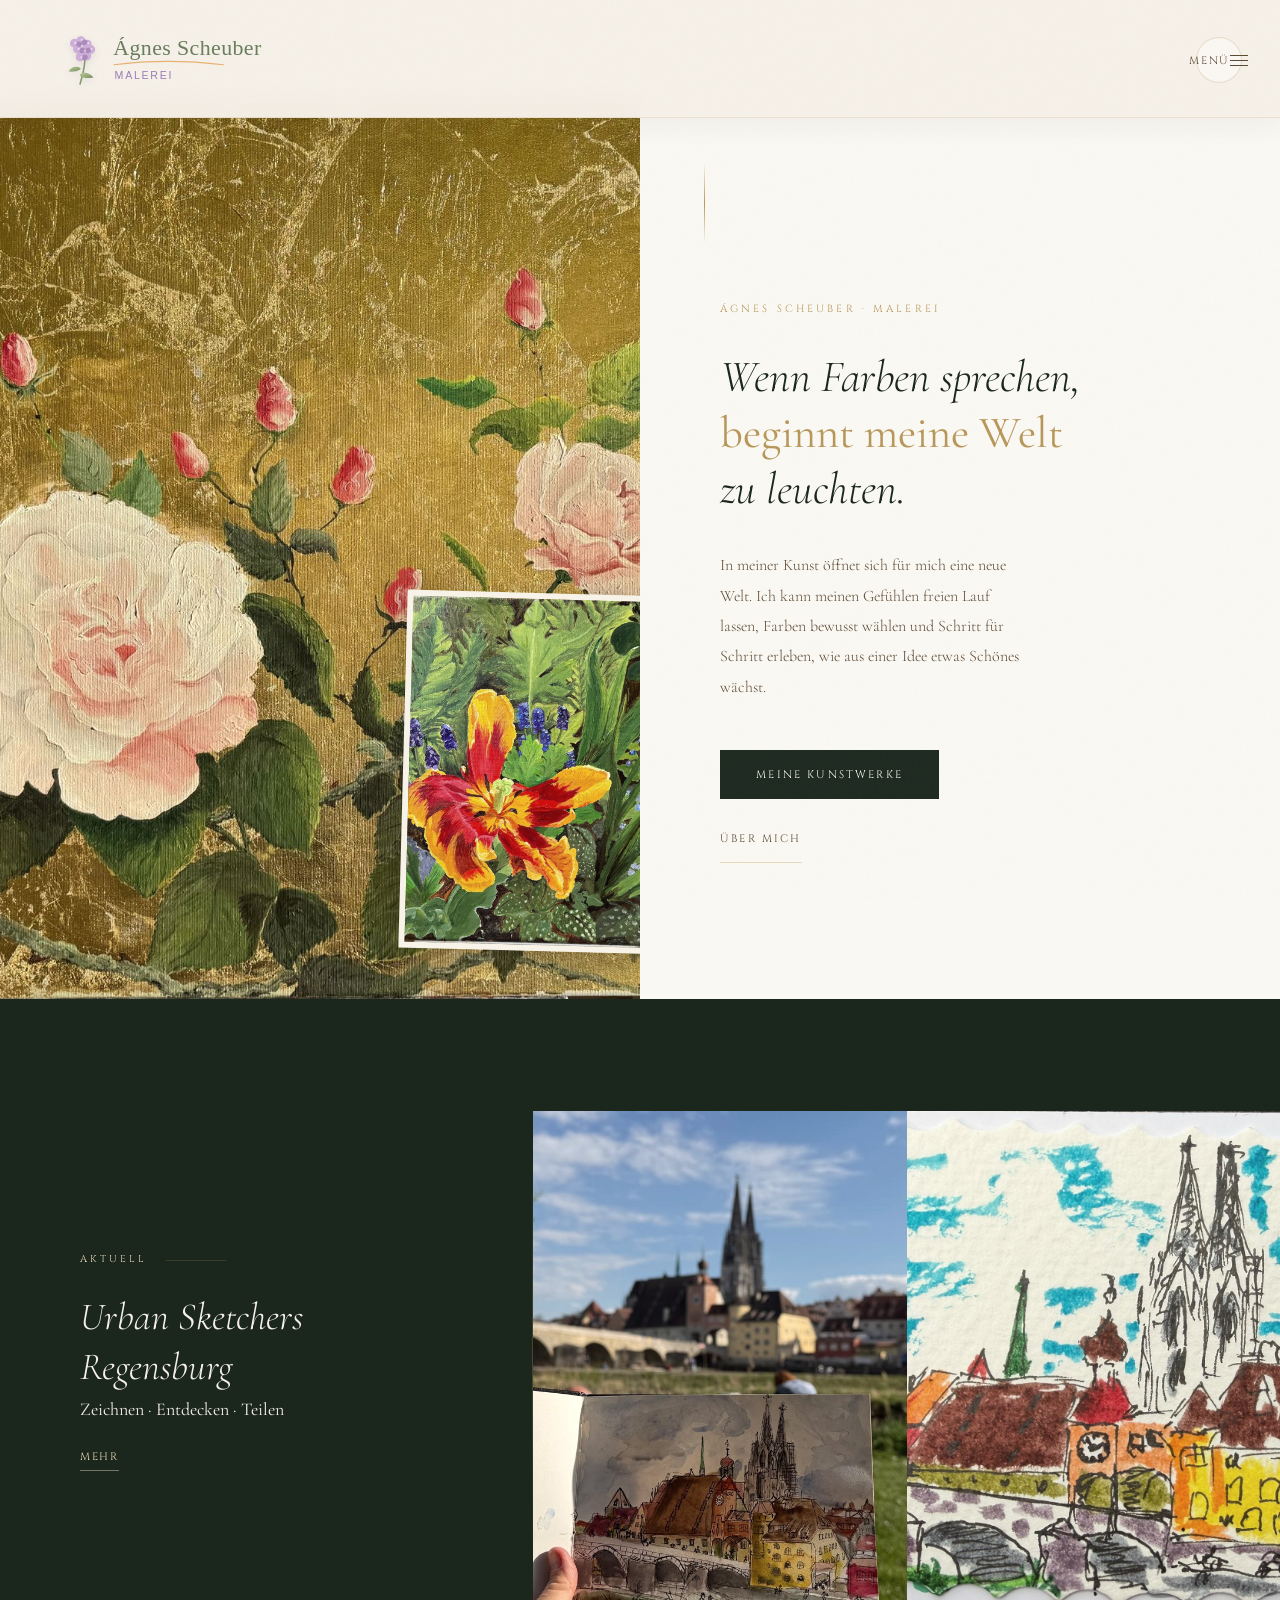
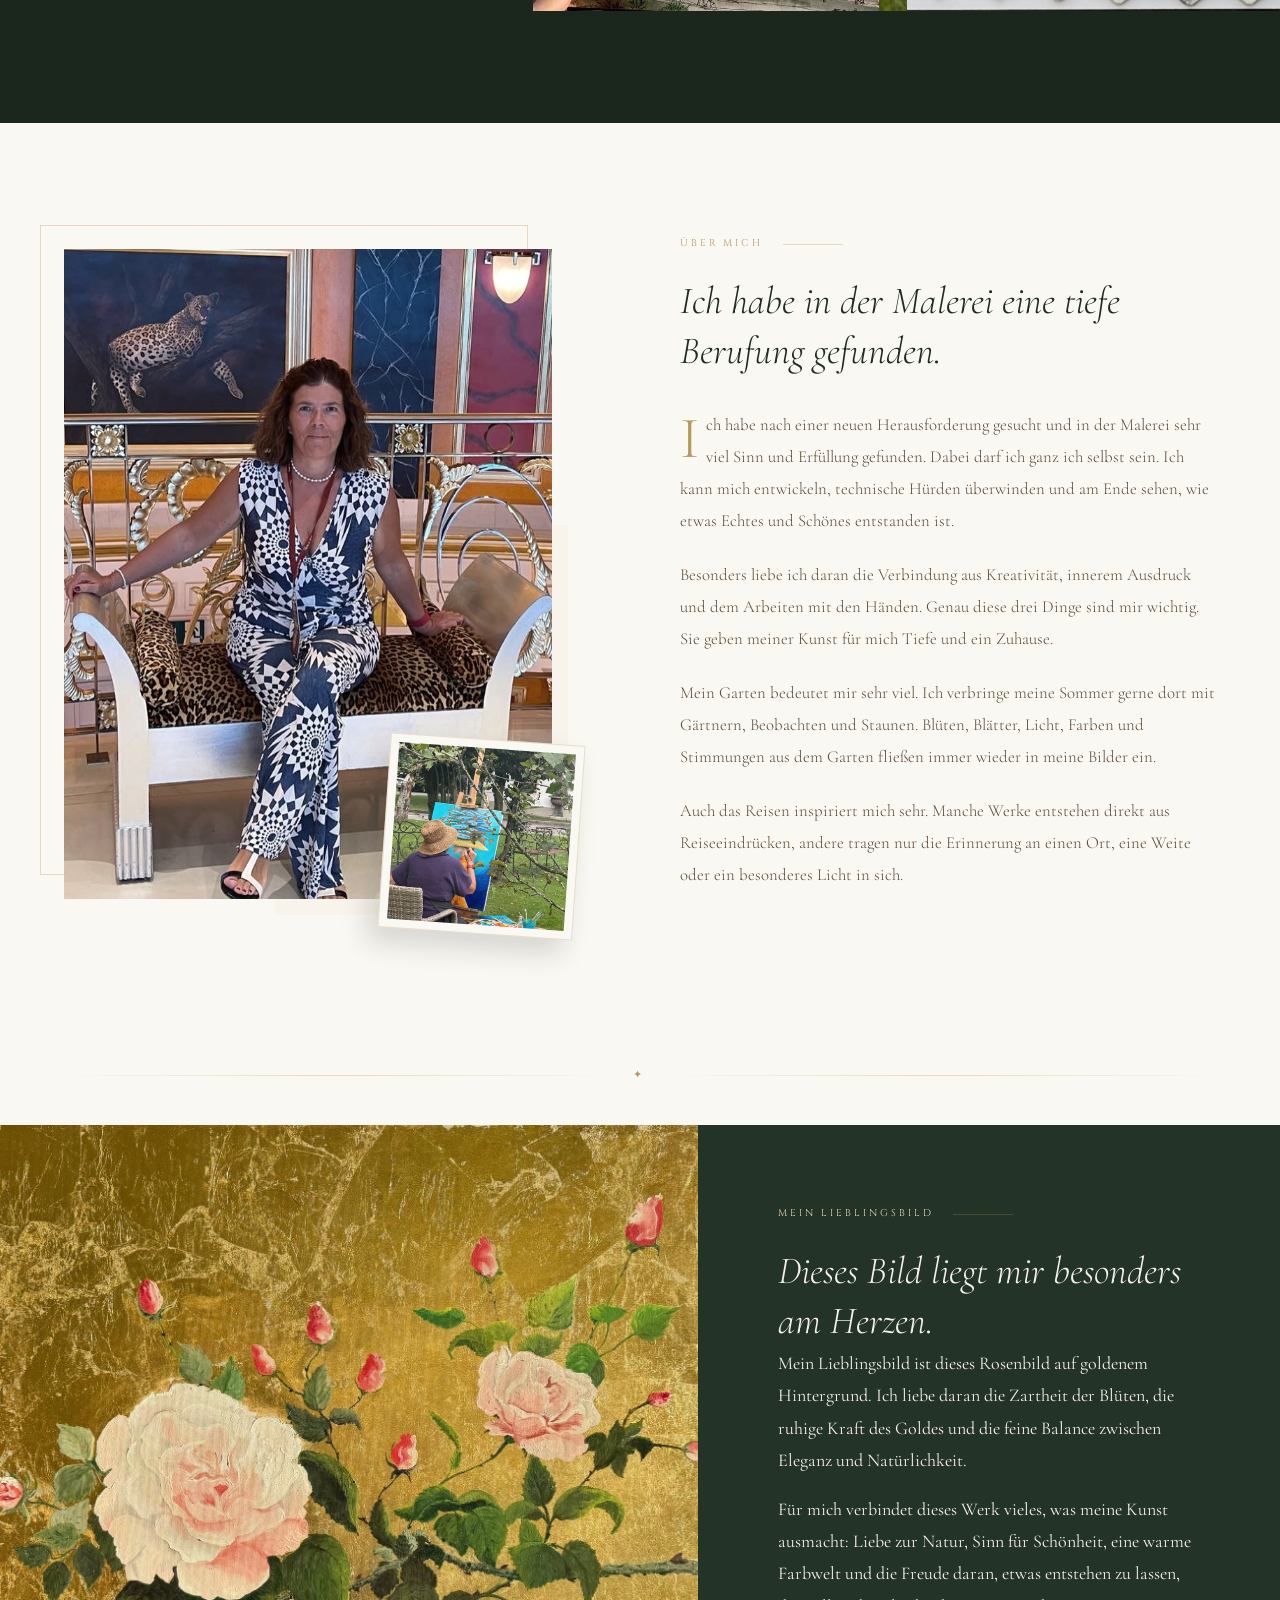
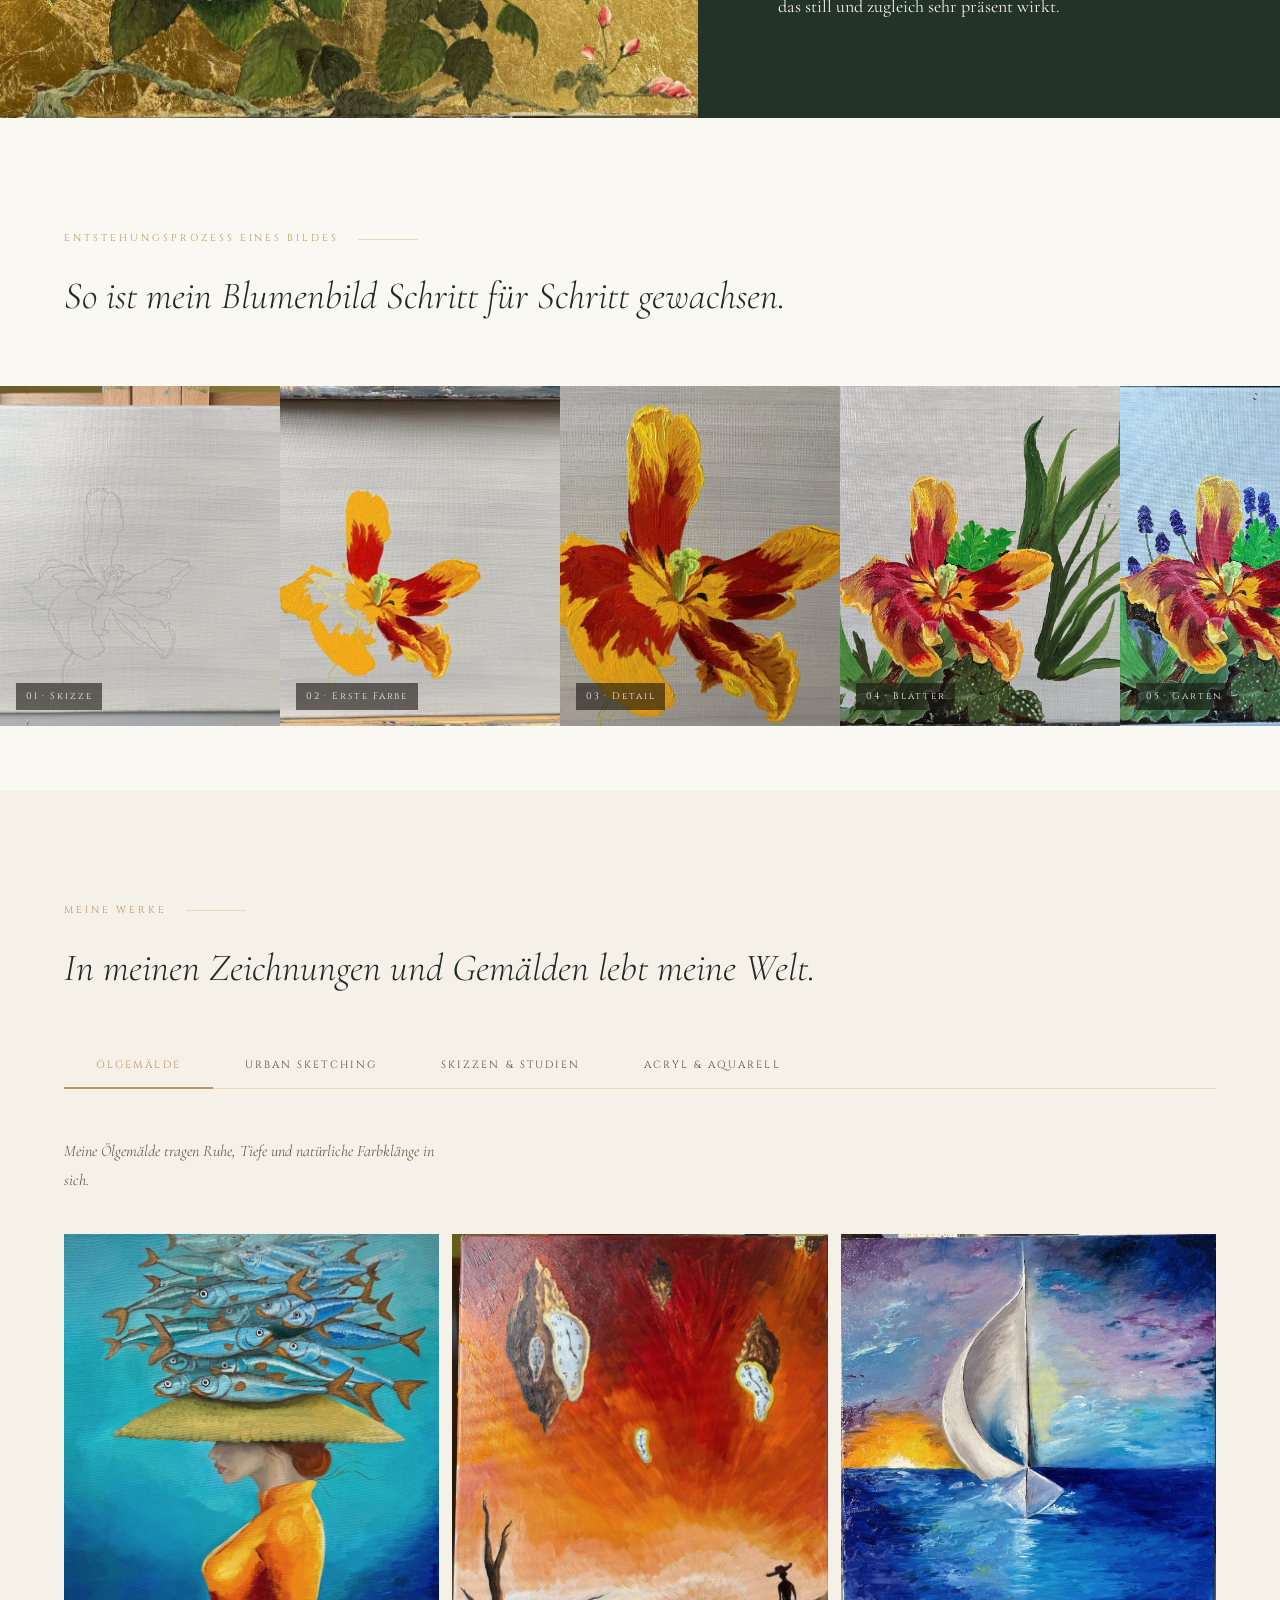
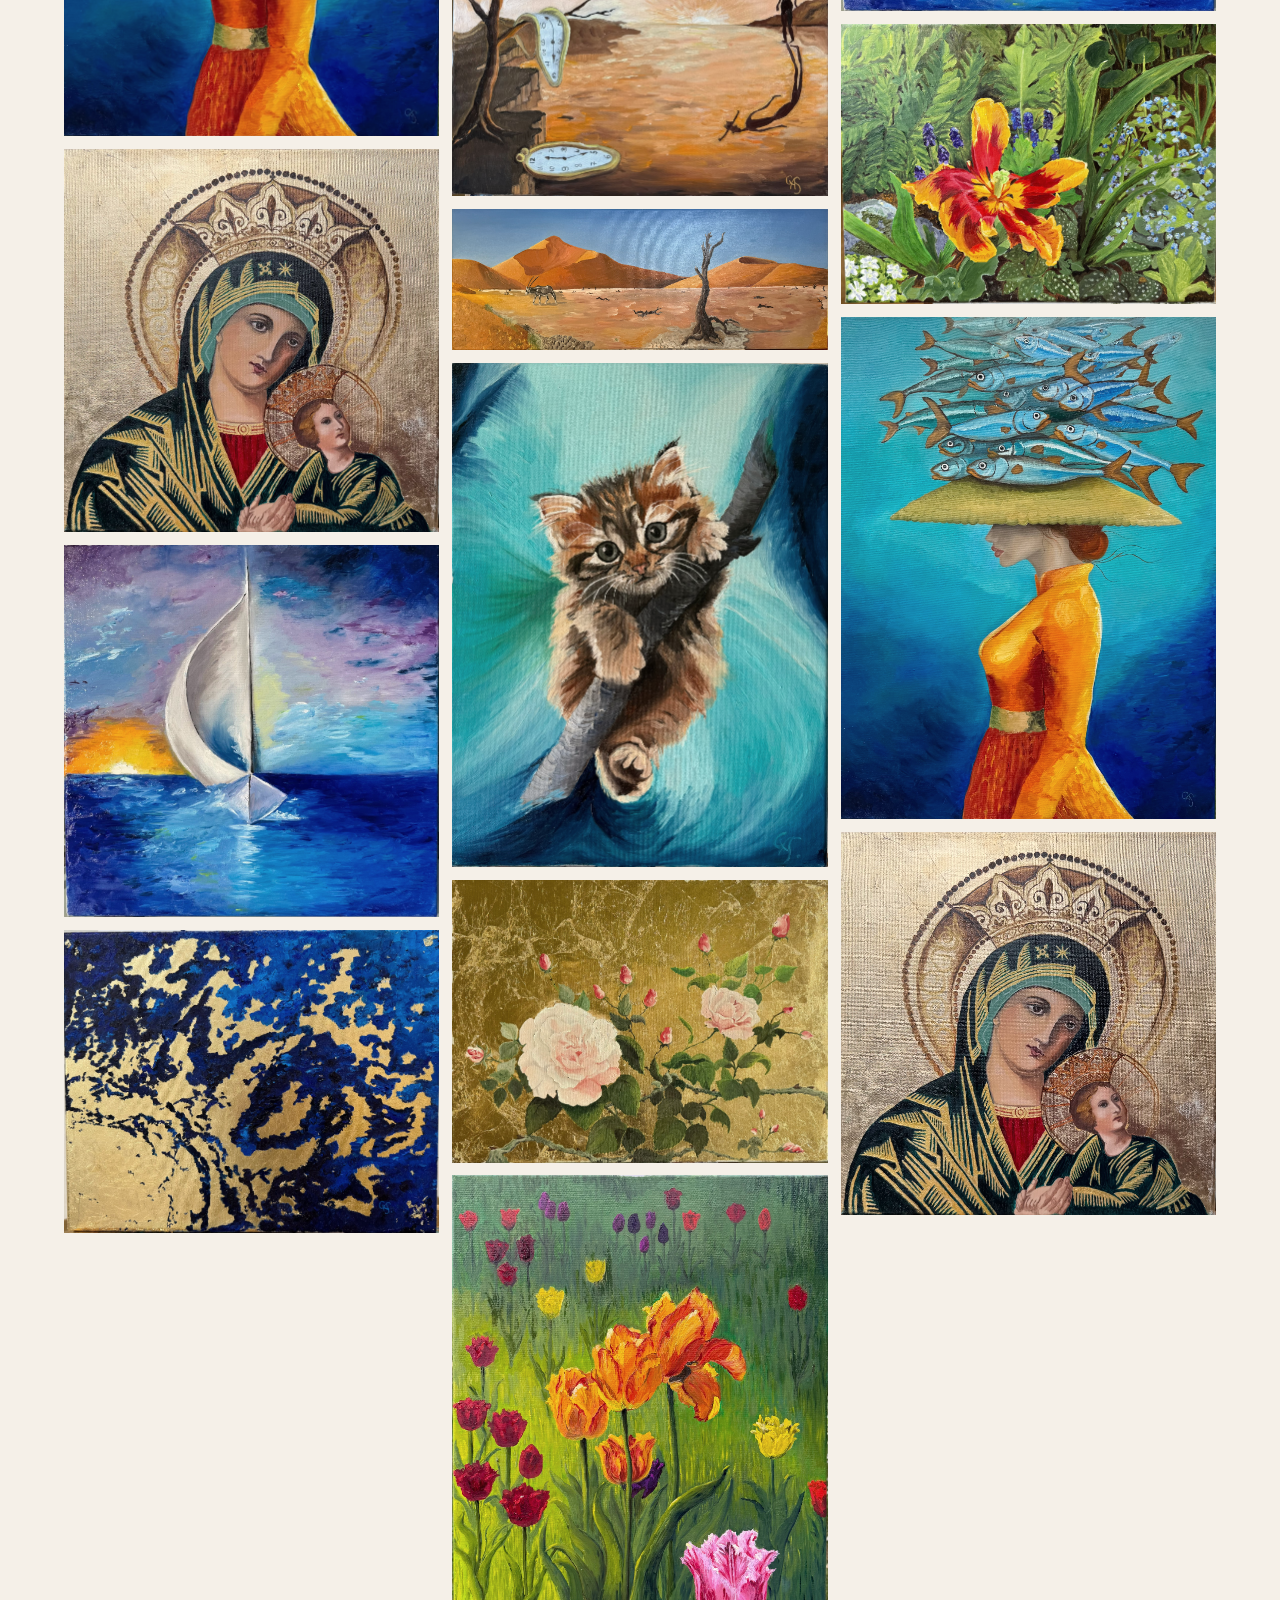
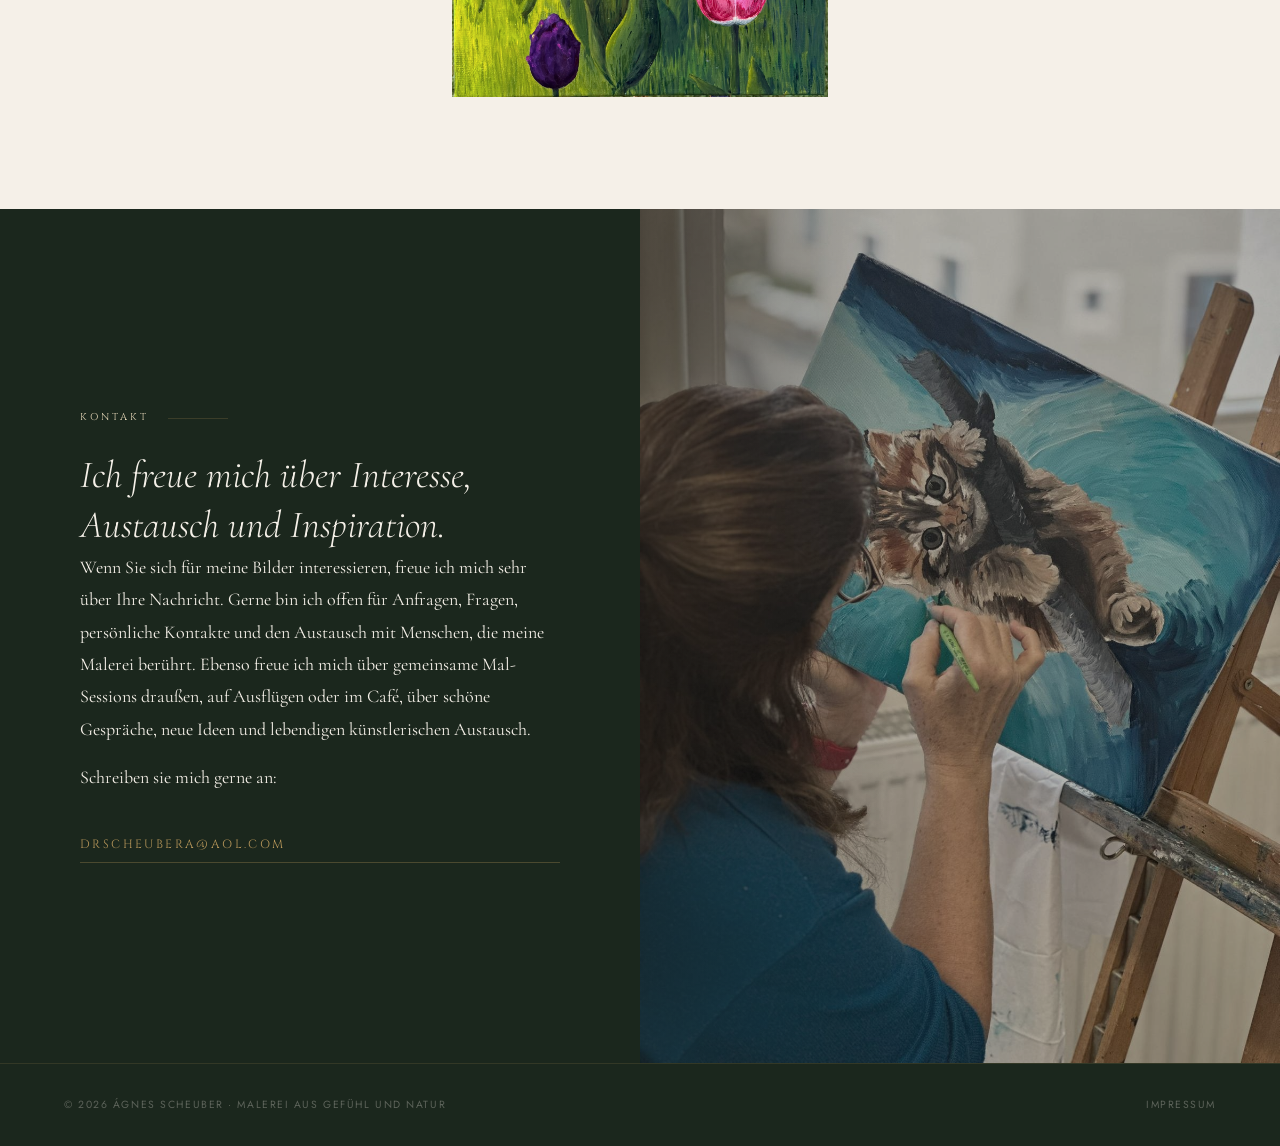
==== commit 92eaec7e: "Rename drawings tab to ampersand label" ====
--- a/index.html
+++ b/index.html
@@ -1343,7 +1343,7 @@
     <div class="gallery-tabs">
       <button class="tab-btn active" data-tab="natur">Ölgemälde</button>
       <button class="tab-btn" data-tab="reisen">Urban Sketching</button>
-      <button class="tab-btn" data-tab="zeichnungen">Skizzen und Studien</button>
+      <button class="tab-btn" data-tab="zeichnungen">Skizzen & Studien</button>
       <button class="tab-btn" data-tab="traum">Acryl &amp; Aquarell</button>
     </div>
     <!-- ZEICHNUNGEN -->
@@ -1679,3 +1679,4 @@
 
 
 
+
